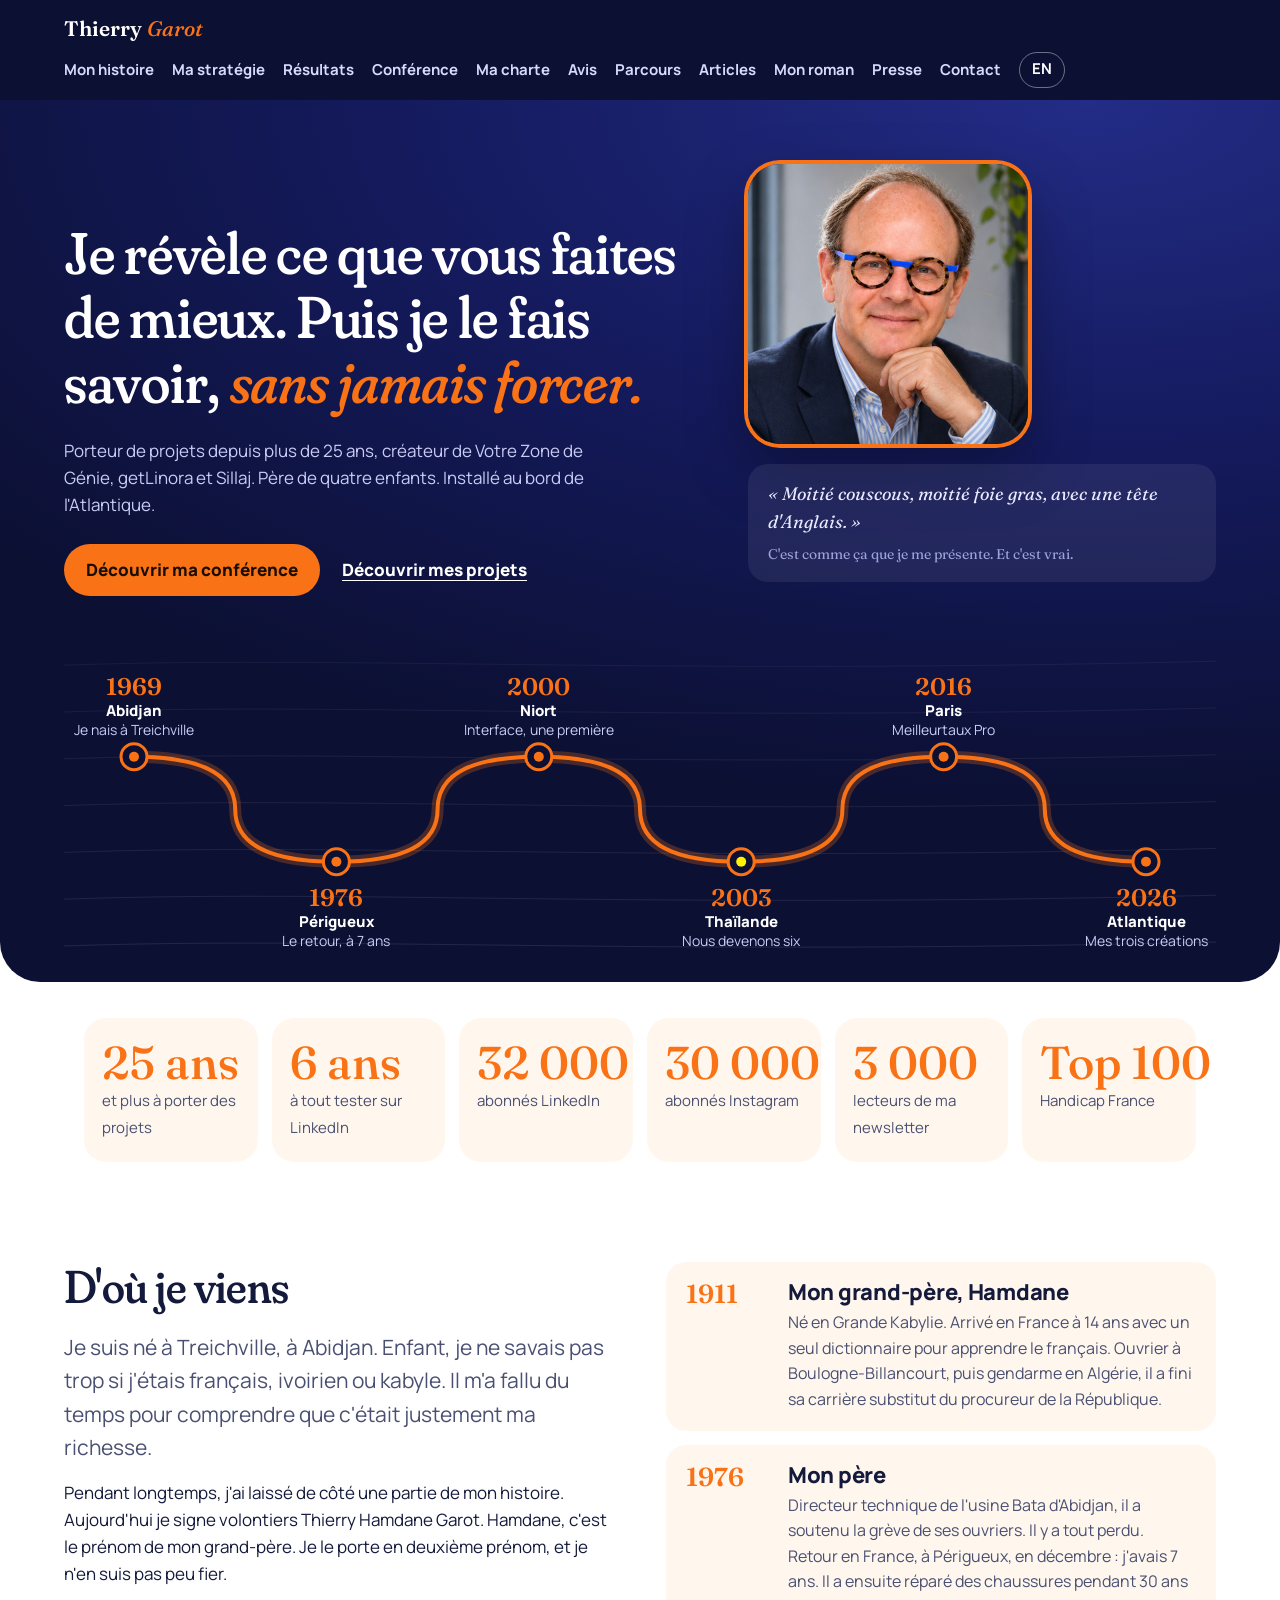
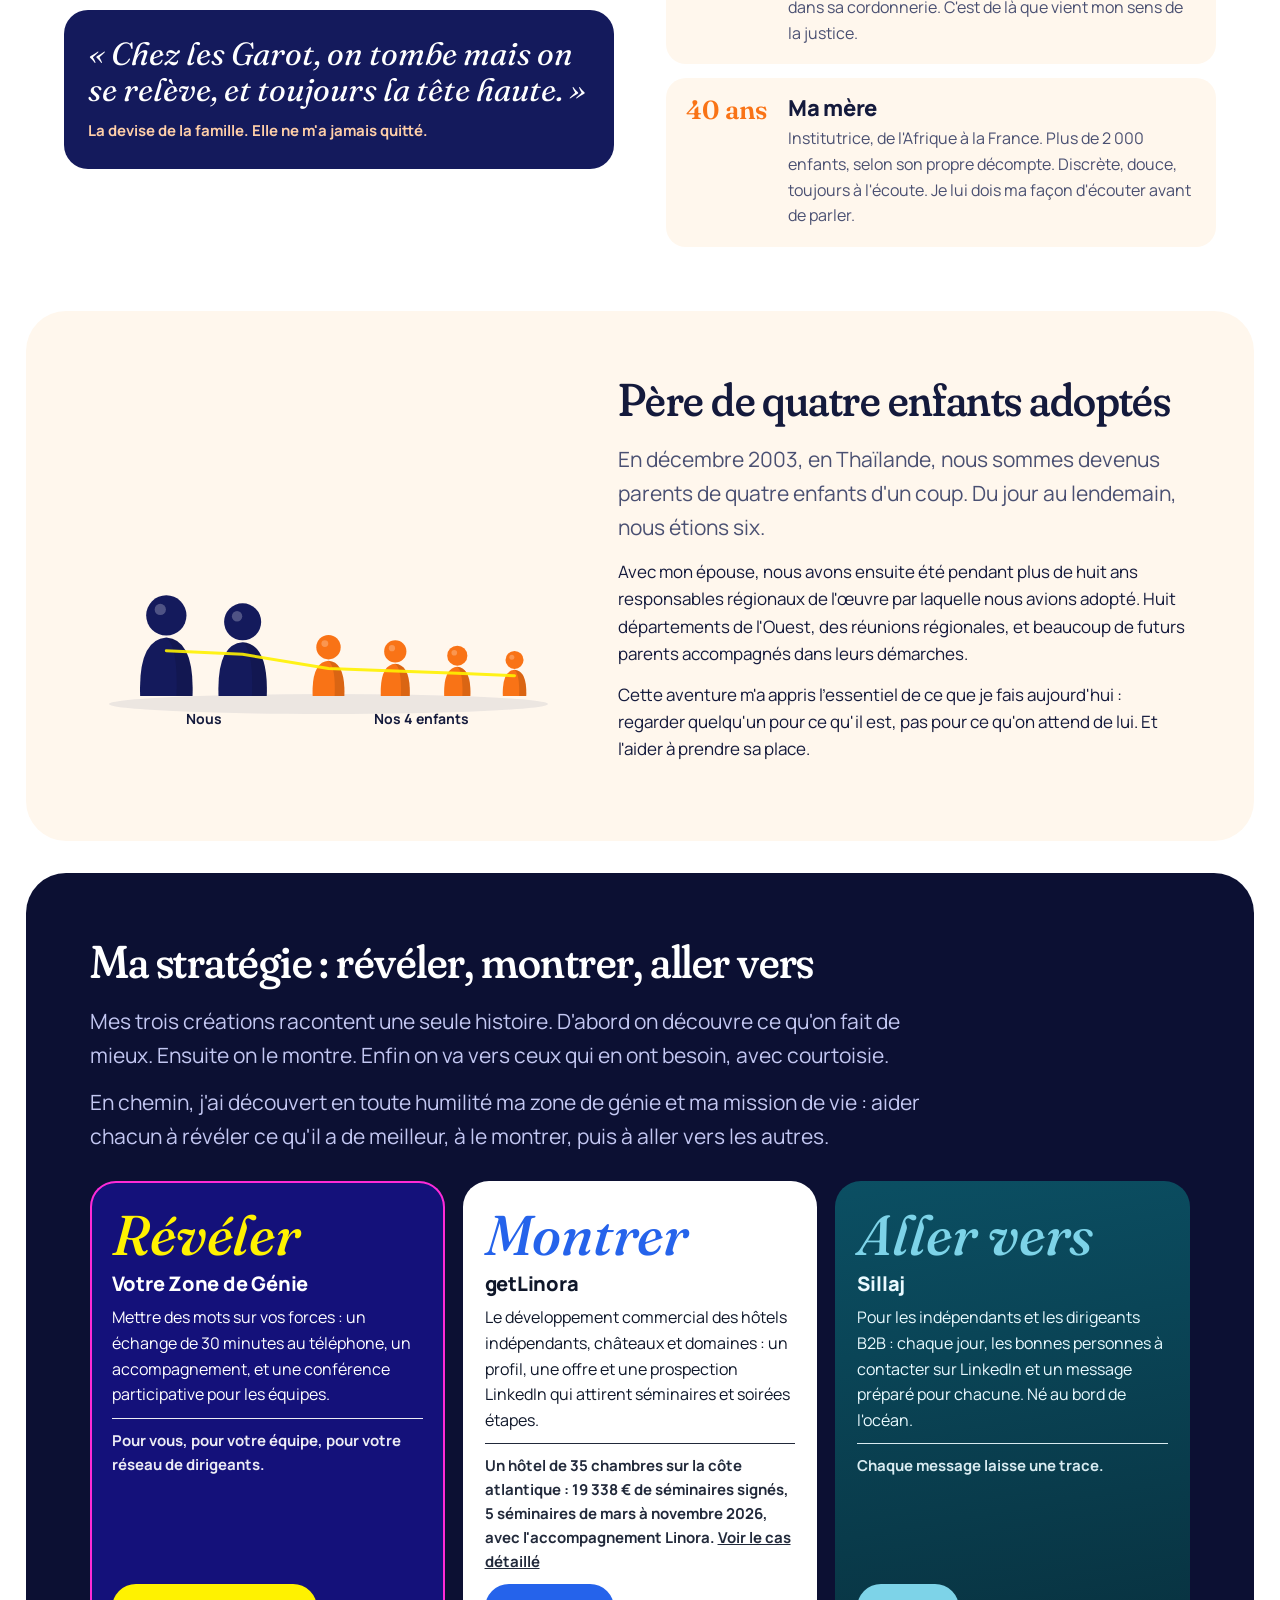
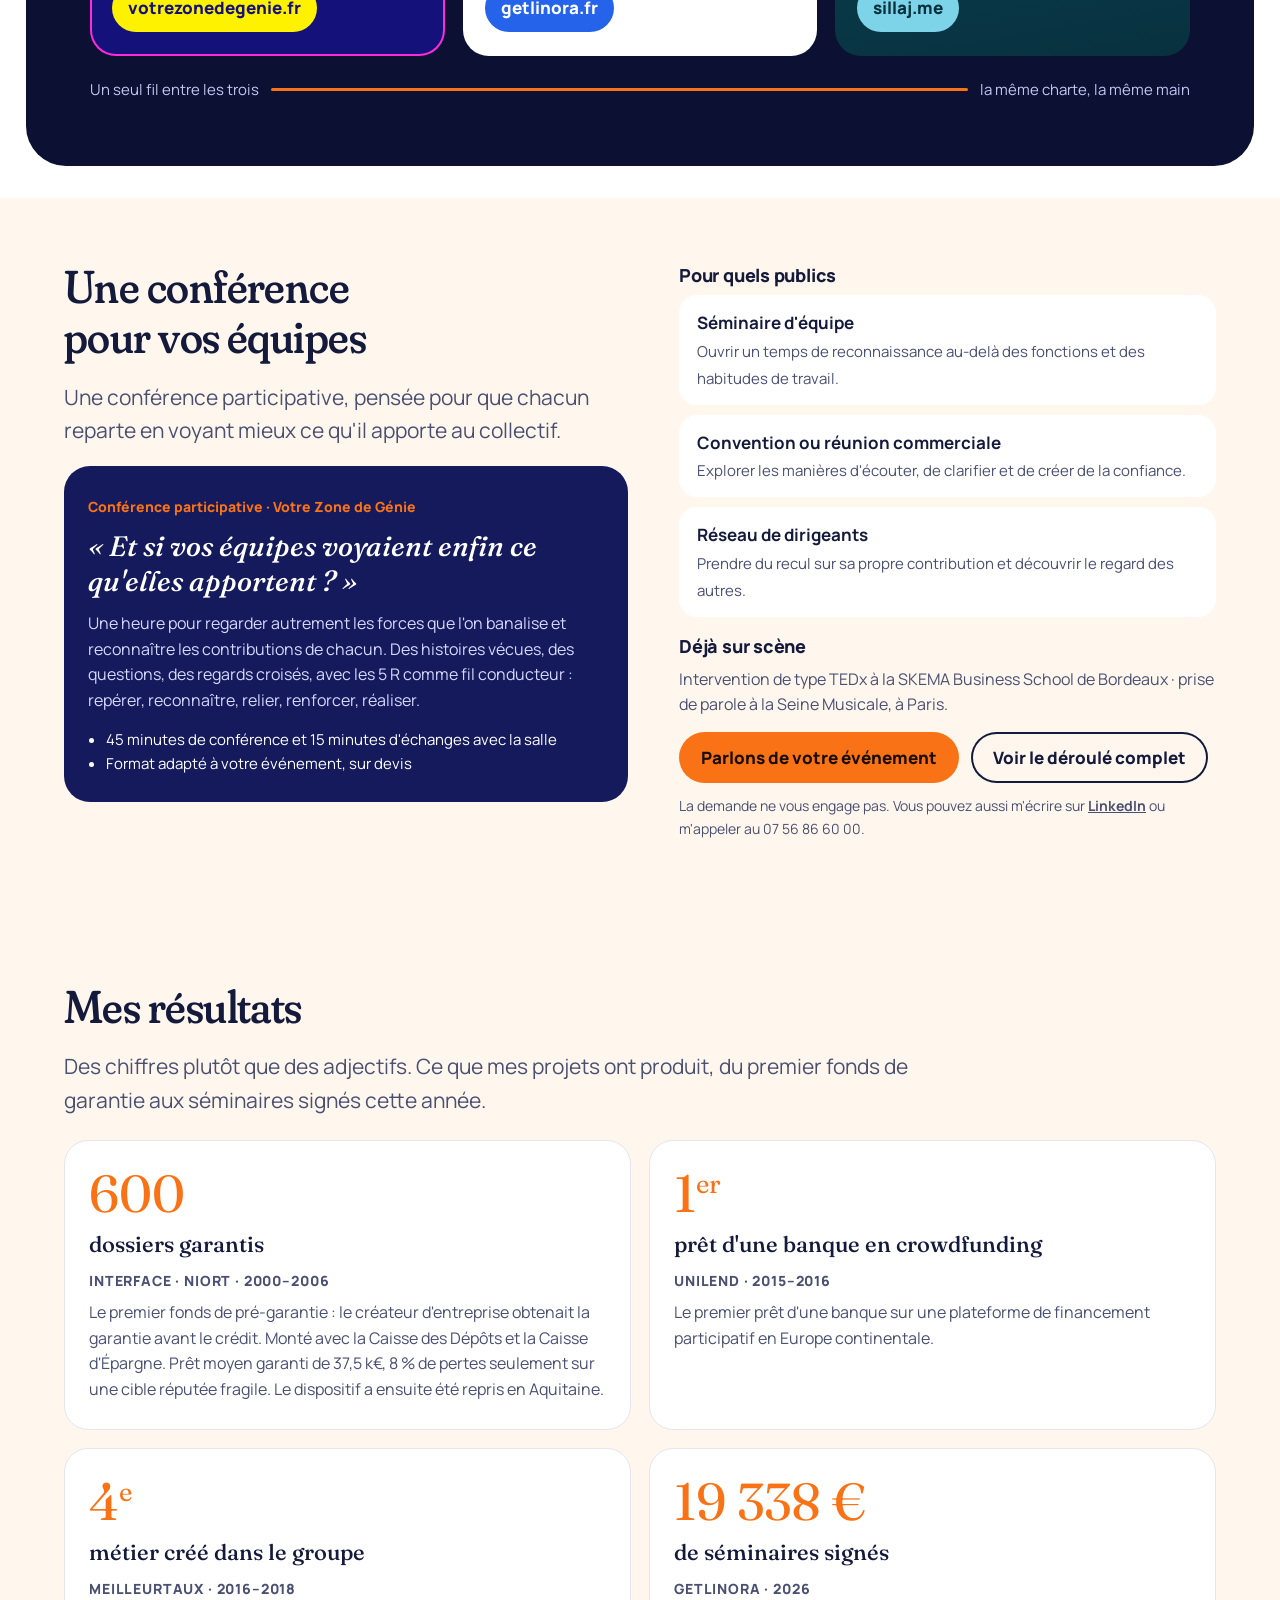
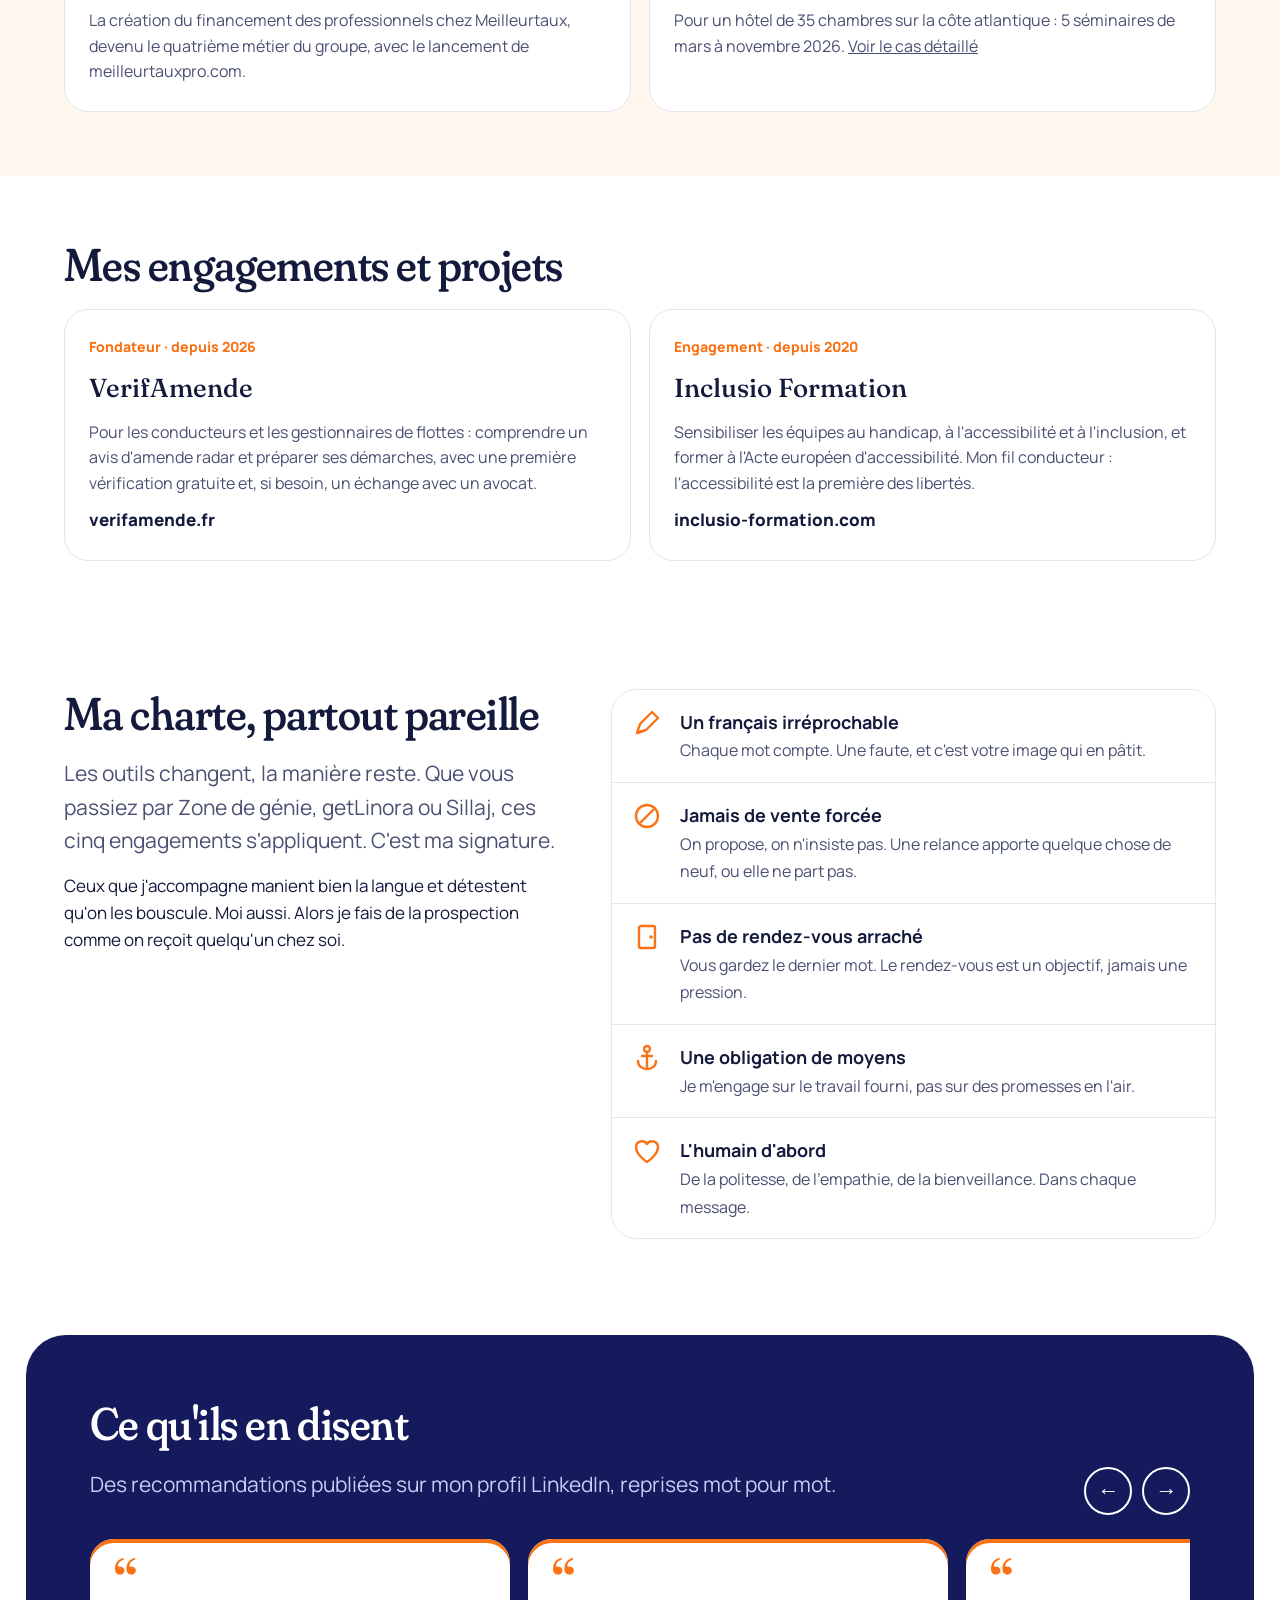
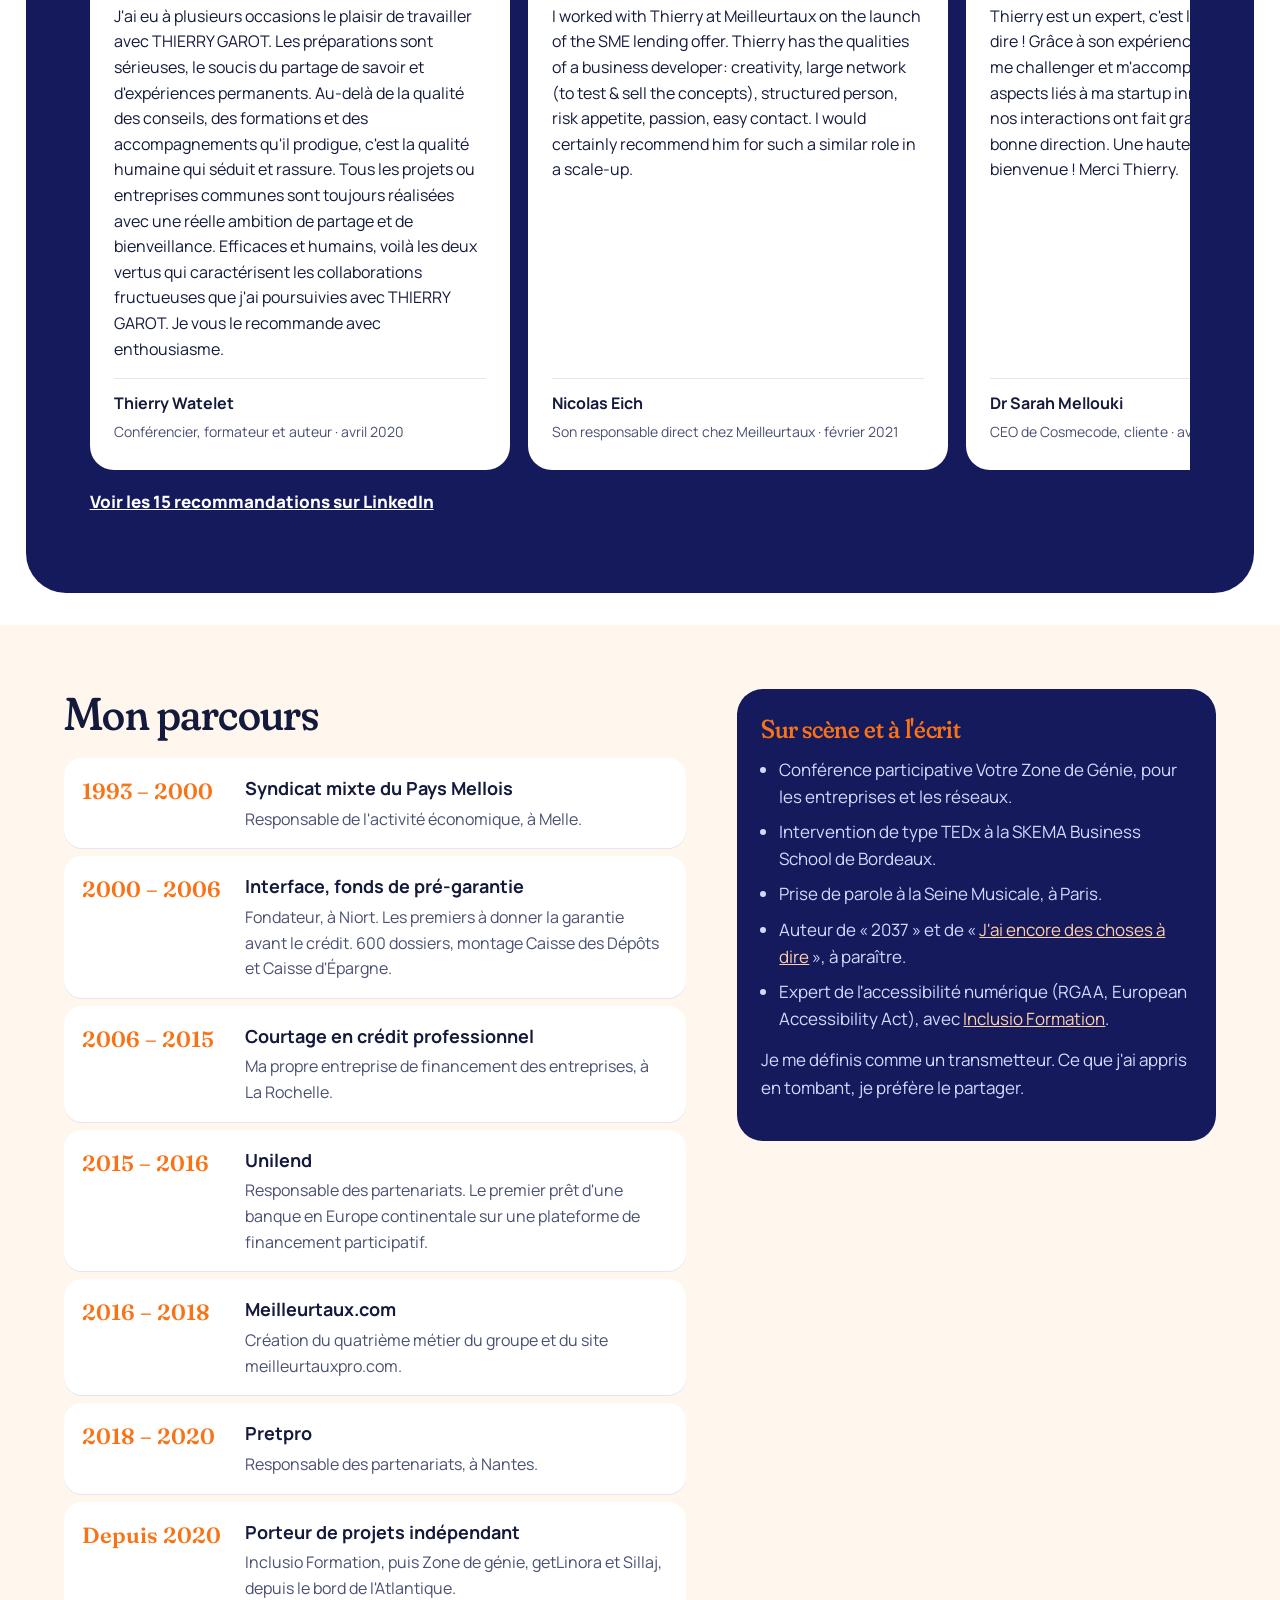
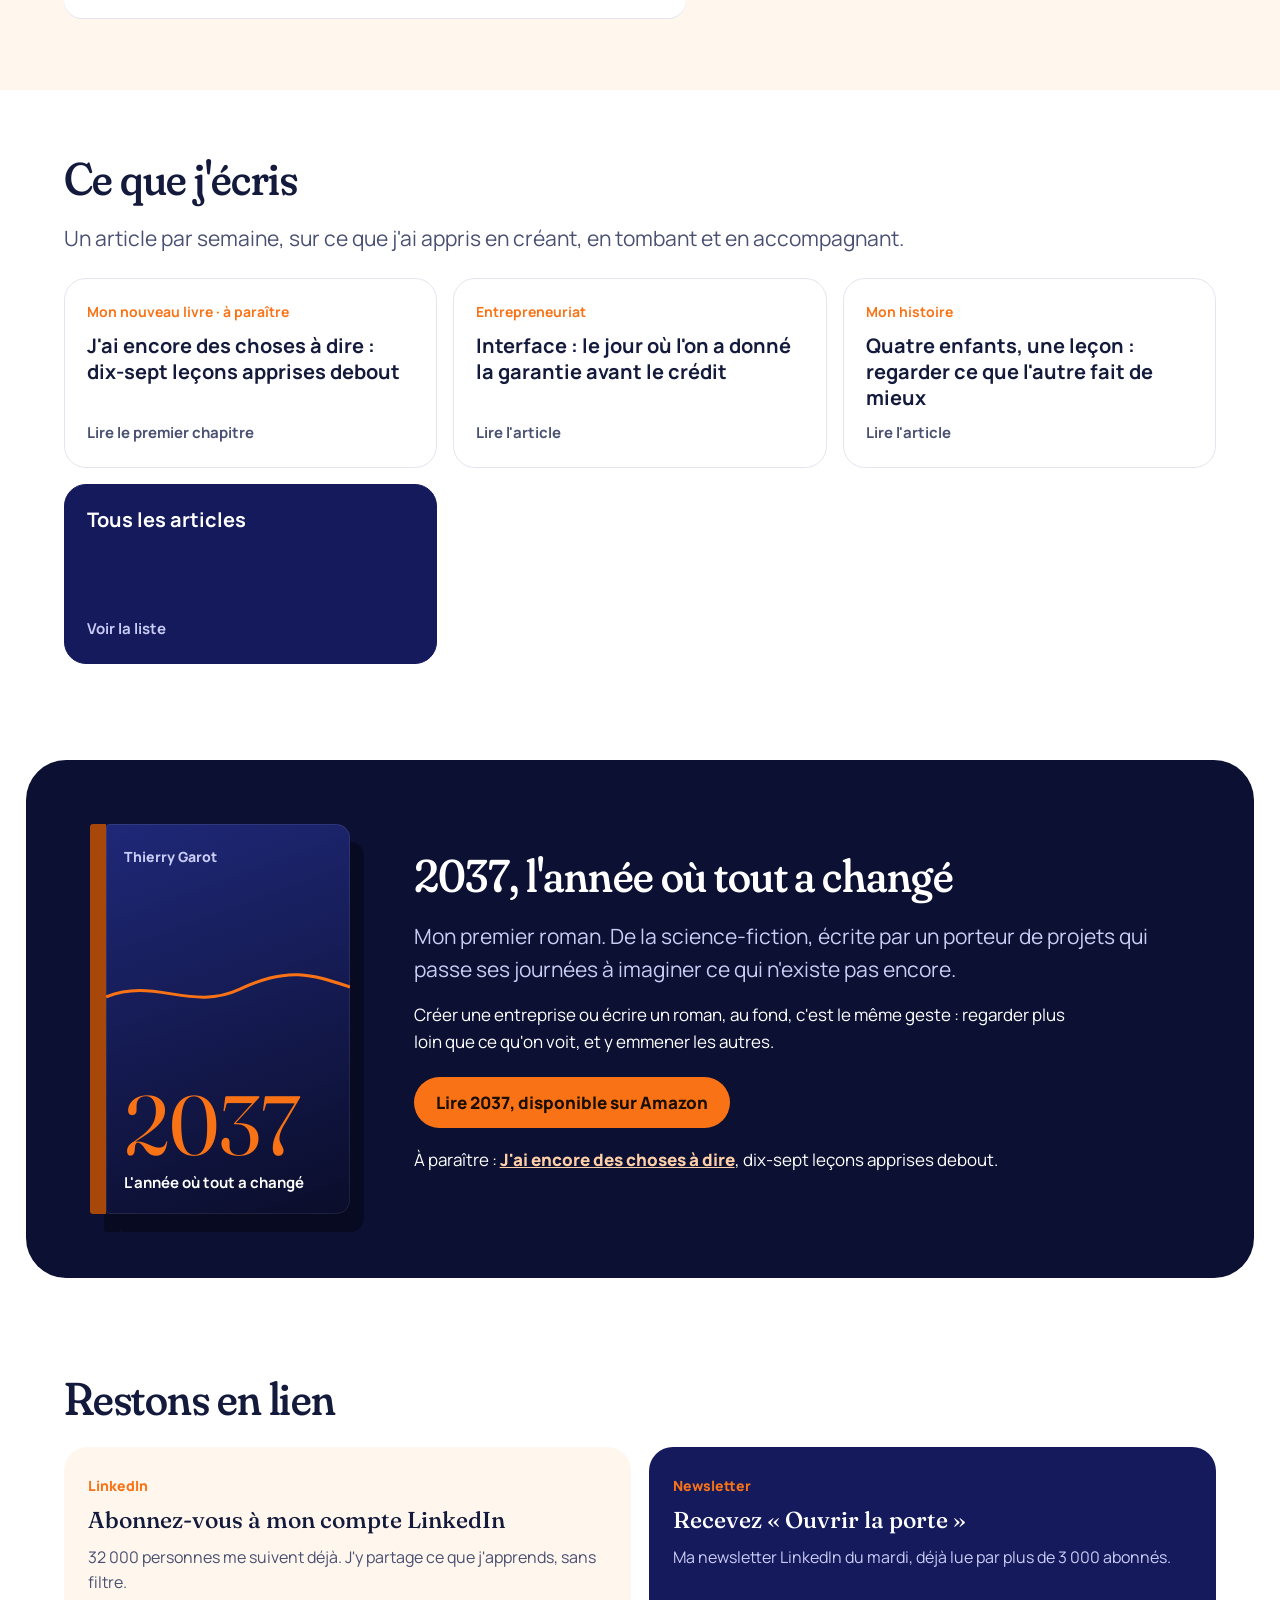
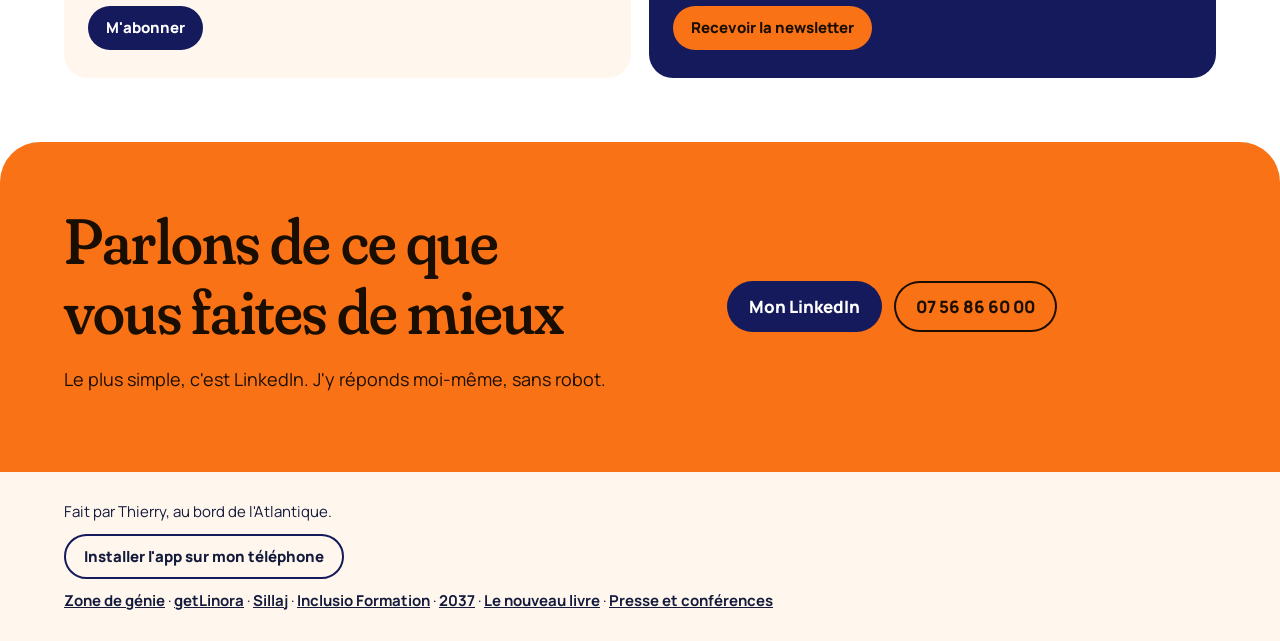
==== index.html @ dcccd8fc "Adoption : seulement dans Mon histoire" ====
<!DOCTYPE html>
<html lang="fr">
<head>
<meta charset="utf-8">
<meta name="viewport" content="width=device-width, initial-scale=1, viewport-fit=cover">
<link rel="icon" href="data:image/svg+xml,%3Csvg xmlns=%22http://www.w3.org/2000/svg%22 viewBox=%220 0 64 64%22%3E%3Crect width=%2264%22 height=%2264%22 rx=%2212%22 fill=%22%23141a5c%22/%3E%3Cpath d=%22M10 44 C24 20 40 52 54 22%22 fill=%22none%22 stroke=%22%23F97316%22 stroke-width=%227%22 stroke-linecap=%22round%22/%3E%3C/svg%3E">
<link rel="manifest" href="manifest.webmanifest">
<link rel="apple-touch-icon" href="img/apple-touch-icon.png">
<meta name="apple-mobile-web-app-capable" content="yes">
<meta name="mobile-web-app-capable" content="yes">
<meta name="apple-mobile-web-app-title" content="Thierry Garot">
<meta name="apple-mobile-web-app-status-bar-style" content="black-translucent">
<meta name="theme-color" content="#0c1033">
<meta name="robots" content="index, follow, max-image-preview:large">
<title>Thierry Garot — Porteur de projets</title>
<meta name="description" content="Porteur de projets depuis plus de 25 ans, créateur de Zone de génie, getLinora et Sillaj. Je révèle ce que vous faites de mieux, sans jamais forcer.">
<link rel="canonical" href="https://thierrygarot.fr/">
<link rel="alternate" hreflang="fr" href="https://thierrygarot.fr/">
<link rel="alternate" hreflang="en" href="https://thierrygarot.fr/en/">
<link rel="alternate" hreflang="x-default" href="https://thierrygarot.fr/">
<meta property="og:type" content="profile">
<meta property="og:title" content="Thierry Garot — Porteur de projets">
<meta property="og:description" content="Porteur de projets, créateur de Zone de génie, getLinora et Sillaj.">
<meta property="og:url" content="https://thierrygarot.fr/">
<meta property="og:locale" content="fr_FR">
<meta property="og:image" content="https://thierrygarot.fr/img/og-thierry-garot.jpg">
<meta name="twitter:card" content="summary_large_image">
<script type="application/ld+json">
{"@context":"https://schema.org","@type":"Person","name":"Thierry Garot","alternateName":"Thierry Hamdane Garot","url":"https://thierrygarot.fr/","image":"https://thierrygarot.fr/img/thierry-garot.jpg","birthPlace":"Abidjan","jobTitle":"Porteur de projets","description":"Porteur de projets depuis plus de 25 ans, créateur de Votre Zone de Génie, getLinora et Sillaj. Engagé pour l'accessibilité et l'inclusion du handicap.","knowsAbout":["LinkedIn","Prospection commerciale","Accessibilité numérique","European Accessibility Act","Partenariats bancaires","Entrepreneuriat"],"award":"Top 100 Handicap France","sameAs":["https://www.linkedin.com/in/thierry-garot"],"founder":[{"@type":"Organization","name":"Votre Zone de Génie","url":"https://votrezonedegenie.fr"},{"@type":"Organization","name":"getLinora","url":"https://getlinora.fr"},{"@type":"Organization","name":"Sillaj","url":"https://sillaj.me"},{"@type":"Organization","name":"VerifAmende","url":"https://verifamende.fr"}]}
</script>
<link rel="preconnect" href="https://fonts.googleapis.com">
<link href="https://fonts.googleapis.com/css2?family=Fraunces:ital,opsz,wght,SOFT@0,9..144,400..700,100;1,9..144,400..700,100&family=Manrope:wght@400;500;700;800&display=swap" rel="stylesheet">
<style>
/* VOICE occasion : un portrait chaleureux et assumé, à la première personne
   IDEA une carte de navigation : le fil orange de sa vie, d'Abidjan à l'Atlantique
   PICTURE la route orange qui relie six escales, sur un fond d'océan nuit
   COLOUR nuit marine (socle commun), orange fil rouge, crème ; chaque création garde sa couleur
   TYPE Fraunces doux (rond, mûr) + Manrope
   LAYOUT nom et promesse en haut, carte pleine largeur dessous ; sur mobile la route devient verticale */
:root{color-scheme:light dark;
--bg:light-dark(#ffffff,#0c1033);
--ink:light-dark(#141a3c,#eef0ff);
--soft:light-dark(#4a5072,#b9bde0);
--line:light-dark(#e3e5f0,#262c5c);
--navy:#141a5c;--navy2:#0c1033;
--orange:#F97316;
--cream:light-dark(#FFF7ED,#1a1640);
--zdg:#FFF200;--zdgpink:#FF2BD6;--zdgnavy:#14117A;
--lin:#2563EB;--sil:#0E7490;--silsea:#7dd3e8}
:root[data-theme=light]{color-scheme:light}
:root[data-theme=dark]{color-scheme:dark}
*{box-sizing:border-box;min-width:0}
html{scroll-padding-top:72px;scroll-behavior:smooth}
body{margin:0;background:var(--bg);color:var(--ink);font:17px/1.6 Manrope,system-ui,sans-serif;overflow-x:clip}
a{color:inherit}
img{max-width:100%}
.band{padding-block:clamp(36px,5vw,80px);padding-left:max(5vw,16px,env(safe-area-inset-left,0px));padding-right:max(5vw,16px,env(safe-area-inset-right,0px))}
.wrap{max-width:1240px;margin:0 auto}
h1,h2,h3{font-family:Fraunces,Georgia,serif;font-weight:400;line-height:1.05;letter-spacing:.005em;text-wrap:balance;margin:0}
h2{font-size:clamp(34px,4.6vw,52px);margin-bottom:18px}
h3{font-size:26px}
p{margin:0 0 14px;max-width:66ch}
.lead{font-size:clamp(18px,2vw,21px);color:var(--soft)}
nav{position:sticky;top:0;z-index:5;background:var(--navy2);color:#fff;display:flex;flex-wrap:wrap;align-items:center;gap:6px 22px;padding:12px max(5vw,16px)}
nav .brand{font-family:Fraunces,Georgia,serif;font-size:20px;text-decoration:none;margin-right:auto}
nav .brand b{color:var(--orange);font-weight:400}
nav .links{display:flex;flex-wrap:wrap;gap:4px 18px}
nav .links a{text-decoration:none;font-size:15px;font-weight:700;color:#d8dbff;padding:6px 0}
nav .links a:hover,nav .links a:focus-visible{color:var(--orange)}
.hero{background:radial-gradient(120% 90% at 80% 0%,#1f2878 0%,var(--navy) 45%,var(--navy2) 100%);color:#fff;padding-bottom:0}
.hero .name{font-size:clamp(52px,9vw,112px);line-height:.98;letter-spacing:-.005em}
.hero .name span{color:var(--orange)}
.hero .promise{font-size:clamp(20px,2.4vw,27px);font-weight:700;margin:22px 0 8px;max-width:30ch;line-height:1.3}
.hero .sub{color:#c9ccf5;max-width:56ch;margin-top:22px}
.hero .row{display:grid;grid-template-columns:minmax(0,1.4fr) minmax(0,1fr);gap:28px;align-items:end}
.me{display:grid;gap:20px;justify-items:start}
.me img{width:clamp(150px,18vw,230px);height:auto;aspect-ratio:1;border-radius:50%;object-fit:cover;box-shadow:0 0 0 5px var(--orange),0 0 0 11px rgba(249,115,22,.22)}
@media(max-width:900px){.me{grid-template-columns:auto minmax(0,1fr);align-items:center}.me img{width:120px}}
@media(max-width:420px){.me{grid-template-columns:minmax(0,1fr)}}
.hero .quote{border-left:3px solid var(--orange);padding:4px 0 4px 18px;color:#e9eaff;font-size:18px}
.hero .quote em{display:block;font-style:normal;color:#9da2d8;font-size:14px;margin-top:6px}
.fig{position:relative;min-height:360px;margin-top:26px}
.fig>svg{position:absolute;inset:0;width:100%;height:100%;overflow:visible}
.fig text{font-family:Manrope,sans-serif}
.stats{display:grid;grid-template-columns:repeat(auto-fit,minmax(10em,1fr));gap:2px;background:var(--line);border-block:1px solid var(--line)}
.stats div{background:var(--bg);padding:22px 18px}
.stats strong{display:block;font-family:Fraunces,Georgia,serif;font-weight:400;font-size:clamp(34px,4vw,46px);line-height:1;color:var(--orange);white-space:nowrap}
.stats span{font-size:15px;color:var(--soft)}
.story{display:grid;grid-template-columns:minmax(0,1fr) minmax(0,1fr);gap:clamp(24px,4vw,56px)}
.gen{display:grid;gap:14px}
.gen article{border-top:1px solid var(--line);padding-top:16px;display:grid;grid-template-columns:5.2em minmax(0,1fr);gap:14px}
.gen .yr{font-family:Fraunces,Georgia,serif;font-size:26px;color:var(--orange);line-height:1.1}
.gen h3{font-size:22px;margin-bottom:6px;font-family:Manrope,sans-serif;font-weight:800}
.gen p{font-size:16px;color:var(--soft);margin:0}
.motto{background:var(--orange);color:#1a0e00;border-radius:4px;padding:26px 24px;margin-top:22px}
.motto p{font-family:Fraunces,Georgia,serif;font-size:clamp(24px,3vw,32px);line-height:1.15;margin:0;max-width:none}
.motto small{display:block;margin-top:10px;font-size:15px;font-weight:700}
.family{background:var(--cream)}
.family .grid{display:grid;grid-template-columns:minmax(0,1fr) minmax(0,1.2fr);gap:clamp(24px,4vw,56px);align-items:center}
.family .fig{min-height:300px;margin:0}
.strat{background:var(--navy2);color:#fff}
.strat .lead{color:#c3c7f2}
.steps{display:grid;grid-template-columns:repeat(3,minmax(0,1fr));gap:18px;margin-top:28px}
.card{border-radius:6px;padding:26px 22px 24px;display:flex;flex-direction:column;gap:10px}
.card .verb{font-family:Fraunces,Georgia,serif;font-size:clamp(40px,4.4vw,56px);line-height:1}
.card h3{font-family:Manrope,sans-serif;font-weight:800;font-size:20px}
.card p{font-size:16px;margin:0}
.card .proof{font-size:15px;font-weight:700;padding-top:10px;border-top:1px solid currentColor;opacity:.92}
.card a.go{margin-top:auto;display:inline-flex;align-items:center;gap:8px;min-height:44px;font-weight:800;text-decoration:none;padding:10px 16px;border-radius:999px;align-self:flex-start}
.c1{background:var(--zdgnavy);color:#fff;box-shadow:inset 0 0 0 2px var(--zdgpink)}
.c1 .verb{color:var(--zdg)}
.c1 a.go{background:var(--zdg);color:var(--zdgnavy)}
.c2{background:#fff;color:#0f172a}
.c2 .verb{color:var(--lin)}
.c2 a.go{background:var(--lin);color:#fff}
.c3{background:linear-gradient(170deg,#0b4f63,#08313f);color:#eafaff}
.c3 .verb{color:var(--silsea)}
.c3 a.go{background:var(--silsea);color:#06303c}
.thread{display:flex;align-items:center;gap:12px;margin-top:22px;color:#c3c7f2;font-size:15px;flex-wrap:wrap}
.thread i{flex:1 1 60px;height:3px;background:var(--orange);border-radius:3px;min-width:40px}
.charter{display:grid;grid-template-columns:minmax(0,.9fr) minmax(0,1.1fr);gap:clamp(24px,4vw,56px)}
.charter ol{list-style:none;margin:0;padding:0;display:grid;gap:2px;background:var(--line);border:1px solid var(--line);border-radius:6px;overflow:hidden}
.charter li{background:var(--bg);padding:18px 20px;display:grid;grid-template-columns:34px minmax(0,1fr);gap:14px;align-items:start}
.charter li svg{width:30px;height:30px}
.charter li b{display:block;font-size:18px}
.charter li span{color:var(--soft);font-size:16px}
.path{display:grid;gap:0}
.path div{display:grid;grid-template-columns:max-content minmax(0,1fr);gap:22px;padding:16px 0;border-top:1px solid var(--line)}
.path .y{font-family:Fraunces,Georgia,serif;font-size:22px;color:var(--orange);white-space:nowrap;min-width:6.4em}
.path b{font-size:18px}
.path p{margin:4px 0 0;color:var(--soft);font-size:16px}
.two{display:grid;grid-template-columns:minmax(0,1.3fr) minmax(0,1fr);gap:clamp(24px,4vw,56px)}
.voice{background:var(--navy);color:#fff;border-radius:6px;padding:26px 24px;align-self:start}
.voice h3{color:var(--orange);margin-bottom:12px}
.voice ul{margin:0;padding-left:18px;color:#d6d9ff}
.voice li{margin-bottom:8px}
.arts{display:grid;grid-template-columns:repeat(3,minmax(0,1fr));gap:16px;margin-top:22px}
.art{display:flex;flex-direction:column;gap:10px;padding:22px;border:1px solid var(--line);border-radius:6px;text-decoration:none;min-height:180px;transition:border-color .2s}
.art:hover,.art:focus-visible{border-color:var(--orange)}
.art .d{font-size:14px;font-weight:700;color:var(--orange)}
.art b{font-size:20px;line-height:1.3}
.art .more{margin-top:auto;font-weight:700;font-size:15px;color:var(--soft)}
.art.all{background:var(--navy);color:#fff;border-color:var(--navy)}
.art.all .more{color:#c9ccf5}
@media(max-width:900px){.arts{grid-template-columns:minmax(0,1fr)}.art{min-height:0}}
.recs{background:var(--navy);color:#fff}
.recs h2{color:#fff}.recs .lead{color:#c9ccf5}
.rh{display:flex;justify-content:space-between;align-items:end;gap:16px;flex-wrap:wrap}
.arr{display:flex;gap:10px}
.arr button{width:48px;height:48px;border-radius:50%;border:2px solid #fff;background:transparent;color:#fff;font-size:22px;cursor:pointer}
.arr button:focus-visible{outline:3px solid var(--orange);outline-offset:2px}
.rrail{display:flex;gap:18px;overflow-x:auto;scroll-snap-type:x mandatory;padding:24px 2px 18px}
.rec{flex:0 0 min(420px,84vw);scroll-snap-align:start;margin:0;background:#fff;color:#141a3c;border-radius:6px;padding:26px 24px;display:flex;flex-direction:column;gap:16px;border-top:5px solid var(--orange)}
.rec blockquote{margin:0;font-size:16px;line-height:1.6}
.rec blockquote::before{content:"“";display:block;font-family:Fraunces,Georgia,serif;font-size:54px;line-height:.6;color:var(--orange);margin-bottom:6px}
.rec figcaption{margin-top:auto;border-top:1px solid #e3e5f0;padding-top:12px}
.rec b{display:block;font-size:16px}
.rec span{font-size:14px;color:#4a5072}
.allrec{color:#fff;font-weight:800}
.book{background:var(--navy2);color:#fff}
.book .lead{color:#c9ccf5}
.bgrid{display:grid;grid-template-columns:minmax(0,260px) minmax(0,1fr);gap:clamp(28px,5vw,72px);align-items:center}
.cover{position:relative;aspect-ratio:2/3;max-width:260px;width:100%;display:flex;filter:drop-shadow(14px 18px 0 rgba(0,0,0,.35))}
.spine{width:16px;background:#a8470a;border-radius:3px 0 0 3px}
.face{flex:1;background:linear-gradient(160deg,#1f2878,#0a0d2a);border-radius:0 4px 4px 0;padding:22px 18px;display:flex;flex-direction:column;position:relative;overflow:hidden;box-shadow:inset 0 0 0 1px rgba(255,255,255,.08)}
.face .au{font-weight:800;font-size:14px;color:#c9ccf5}
.face .yr2{font-family:Fraunces,Georgia,serif;font-size:clamp(64px,9vw,84px);line-height:1;color:var(--orange);margin-top:auto}
.face .st{font-weight:700;font-size:15px;line-height:1.3;margin-top:6px}
.face svg{position:absolute;left:0;right:0;top:34%;width:100%;height:60px}
.contact{background:var(--orange);color:#1a0e00}
.contact .grid{display:grid;grid-template-columns:minmax(0,1.3fr) minmax(0,1fr);gap:28px;align-items:center}
.contact h2{font-size:clamp(38px,5.4vw,64px)}
.btns{display:flex;flex-wrap:wrap;gap:12px}
.btn{display:inline-flex;align-items:center;min-height:48px;padding:12px 22px;border-radius:999px;font-weight:800;text-decoration:none;background:#141a5c;color:#fff}
.btn.alt{background:transparent;color:#1a0e00;box-shadow:inset 0 0 0 2px #1a0e00}
.btn:focus-visible,.card a.go:focus-visible,nav a:focus-visible{outline:3px solid #fff;outline-offset:3px}
footer{background:var(--cream);color:var(--ink);font-size:15px}
footer .wrap{display:flex;flex-wrap:wrap;gap:10px 28px;justify-content:space-between}
footer a{font-weight:700}
.inst{display:flex;flex-direction:column;gap:6px;flex-basis:100%}
.inst button{align-self:flex-start;min-height:44px;padding:10px 18px;border-radius:999px;border:2px solid var(--navy);background:transparent;color:var(--ink);font:800 15px Manrope,sans-serif;cursor:pointer}
.inst button:focus-visible{outline:3px solid var(--orange);outline-offset:2px}
.inst small{font-size:14px;color:var(--soft);max-width:60ch}
@media(display-mode:standalone){.inst{display:none}}
@media(max-width:900px){.steps{grid-template-columns:minmax(0,1fr)}.hero .row,.story,.family .grid,.charter,.two,.contact .grid,.bgrid{grid-template-columns:minmax(0,1fr)}.cover{max-width:200px}}
@media(max-width:600px){nav .links{gap:2px 14px}nav .links a{font-size:14px}.fig{min-height:560px}.family .fig{min-height:260px}.gen article{grid-template-columns:minmax(0,1fr);gap:4px}.path div{grid-template-columns:minmax(0,1fr);gap:2px}}
.tabbar{display:none}
@media(max-width:600px){
nav[aria-label="Navigation principale"] .links a:not(.lang){display:none}
nav[aria-label="Navigation principale"]{position:static;padding-top:max(12px,env(safe-area-inset-top))}
.tabbar{display:grid;grid-template-columns:repeat(4,minmax(0,1fr));position:fixed;top:auto;left:0;right:0;bottom:0;z-index:20;gap:0;background:rgba(12,16,51,.96);backdrop-filter:blur(10px);-webkit-backdrop-filter:blur(10px);border-top:1px solid rgba(255,255,255,.08);padding:6px 4px max(8px,env(safe-area-inset-bottom))}
.tabbar a{display:flex;flex-direction:column;align-items:center;gap:3px;min-height:48px;justify-content:center;color:#d8dbff;text-decoration:none;font-size:13px;font-weight:700}
.tabbar a:active,.tabbar a:focus-visible{color:var(--orange)}
.tabbar svg{width:22px;height:22px;fill:none;stroke:currentColor;stroke-width:2;stroke-linecap:round;stroke-linejoin:round}
body{padding-bottom:calc(74px + env(safe-area-inset-bottom))}
html{scroll-padding-top:16px}
}

[hidden]{display:none!important}
.realcover{display:block;max-width:260px;width:100%;border-radius:10px;overflow:hidden;box-shadow:14px 18px 0 rgba(0,0,0,.35)}
.realcover img{width:100%;height:auto;display:block}
.btn.amz{margin-top:8px;background:var(--orange);color:#1a0e00}
.follow .fgrid{display:grid;grid-template-columns:repeat(2,minmax(0,1fr));gap:18px;margin-top:22px}
.fcard{display:flex;flex-direction:column;gap:10px;padding:26px 22px;border-radius:24px;background:var(--cream);text-decoration:none;border:2px solid transparent;transition:border-color .2s}
.fcard:hover,.fcard:focus-visible{border-color:var(--orange)}
.fcard .k{font-size:14px;font-weight:800;color:var(--orange)}
.fcard b{font-family:Fraunces,Georgia,serif;font-weight:500;font-size:23px;line-height:1.2}
.fcard span:not(.k):not(.go){color:var(--soft);font-size:16px}
.fcard .go{margin-top:auto;align-self:flex-start;background:var(--navy);color:#fff;font-weight:800;font-size:15px;padding:10px 18px;border-radius:999px}
.fcard.nl{background:var(--navy);color:#fff}
.fcard.nl span:not(.k):not(.go){color:#c9ccf5}
.fcard.nl .go{background:var(--orange);color:#1a0e00}
@media(max-width:900px){.follow .fgrid{grid-template-columns:minmax(0,1fr)}}
nav .links a.lang{border:1.5px solid rgba(255,255,255,.4);border-radius:999px;padding:4px 12px;color:#fff}
.cta{display:flex;flex-wrap:wrap;align-items:center;gap:12px 22px;margin-top:26px}
.btn.hot{background:var(--orange);color:#1a0e00}
.btn.ghost{background:transparent;color:inherit;box-shadow:inset 0 0 0 2px currentColor}
.lnk{color:#fff;font-weight:800;text-underline-offset:4px;min-height:44px;display:inline-flex;align-items:center}
.confs{background:var(--cream)}
.cgrid{display:grid;grid-template-columns:minmax(0,1.05fr) minmax(0,1fr);gap:clamp(24px,4vw,56px)}
.talk{background:var(--navy);color:#fff;border-radius:26px;padding:26px 24px;margin-top:18px}
.talk .k{color:var(--orange);font-weight:800;font-size:14px}
.talk b{display:block;font-family:Fraunces,Georgia,serif;font-weight:500;font-style:italic;font-size:clamp(22px,2.4vw,28px);line-height:1.25;margin:10px 0 12px}
.talk p{color:#d6d9ff;font-size:16px}
.facts{margin:0;padding-left:18px;color:#fff;font-size:15px}
.ch{font-family:Manrope,sans-serif;font-weight:800;font-size:18px;margin:4px 0 10px}
.aud{list-style:none;margin:0 0 20px;padding:0;display:grid;gap:10px}
.aud li{background:var(--bg);border-radius:18px;padding:14px 18px}
.aud b{display:block}
.aud span{color:var(--soft);font-size:15px}
.refs{color:var(--soft);font-size:16px}
.confs .btn.ghost{color:var(--ink)}
.small{font-size:14px;color:var(--soft);margin-top:12px}
.small a{font-weight:700}
.pgrid{display:grid;grid-template-columns:repeat(2,minmax(0,1fr));gap:18px;margin-top:18px}
.pcard{display:flex;flex-direction:column;gap:10px;padding:26px 24px;border-radius:24px;border:1px solid var(--line);text-decoration:none}
.pcard:hover,.pcard:focus-visible{border-color:var(--orange)}
.pcard .k{font-size:14px;font-weight:800;color:var(--orange)}
.pcard b{font-family:Fraunces,Georgia,serif;font-weight:500;font-size:26px}
.pcard span:not(.k):not(.go){color:var(--soft);font-size:16px}
.pcard .go{margin-top:auto;font-weight:800}
@media(max-width:900px){.cgrid,.pgrid,.follow .fgrid{grid-template-columns:minmax(0,1fr)}}
/* --- Maturité : rondeur, air, vérité --- */
h1,h2,h3{font-weight:500;letter-spacing:-.012em;line-height:1.1;font-variation-settings:"SOFT" 100,"opsz" 96}
h2{font-size:clamp(32px,4vw,46px)}
.lead{line-height:1.6}
nav .brand{font-weight:600;font-size:21px}
nav .brand b{font-style:italic;font-weight:500}
.hero{background:radial-gradient(110% 80% at 85% 0%,#232c86 0%,var(--navy) 50%,var(--navy2) 100%);border-radius:0 0 40px 40px}
.hero .name{font-size:clamp(36px,4.6vw,60px);line-height:1.1;font-weight:500;max-width:17ch}
.hero .name span{font-style:italic;font-weight:500}
.hero .promise{font-family:Fraunces,Georgia,serif;font-weight:400;font-style:italic;font-size:clamp(22px,2.4vw,28px);line-height:1.35;color:#fff;max-width:28ch}
.me img{border-radius:32px;width:clamp(180px,22vw,280px);box-shadow:0 0 0 4px var(--orange),0 24px 60px rgba(0,0,0,.35)}
.hero .quote{border-left:0;background:rgba(255,255,255,.07);border-radius:20px;padding:16px 20px;font-family:Fraunces,Georgia,serif;font-style:italic}
.stats{gap:14px;background:transparent;border:0;padding:clamp(20px,3vw,36px) max(5vw,16px);max-width:1240px;margin:0 auto}
.stats div{border-radius:22px;background:var(--cream);text-align:left}
.stats strong{font-weight:500;color:var(--orange)}
.motto{border-radius:24px;background:var(--navy);color:#fff}
.motto p{font-weight:400;font-style:italic}
.motto small{color:#ffcfa8}
.gen article{border-top:0;background:var(--cream);border-radius:20px;padding:18px 20px}
.gen .yr{font-weight:600}
.family{border-radius:40px;margin:0 max(2vw,8px)}
.strat{border-radius:40px;margin:clamp(16px,3vw,32px) max(2vw,8px)}
.card{border-radius:26px}
.card .verb{font-weight:500;font-style:italic}
.card a.go,.btn{border-radius:999px}
.thread i{border-radius:3px}
.charter ol{border-radius:26px;gap:0;background:transparent;border:1px solid var(--line)}
.charter li{border-bottom:1px solid var(--line)}
.charter li:last-child{border-bottom:0}
.recs{border-radius:40px;margin:clamp(16px,3vw,32px) max(2vw,8px)}
.rec{border-radius:24px;border-top:0;box-shadow:inset 0 4px 0 var(--orange)}
.rec blockquote::before{font-weight:600}
.path div{border-top:0;background:var(--bg);border-radius:18px;padding:16px 18px;margin-bottom:8px;box-shadow:0 1px 0 var(--line)}
.path .y{font-weight:600}
.voice{border-radius:26px}
.art{border-radius:22px}
.book{border-radius:40px;margin:clamp(16px,3vw,32px) max(2vw,8px)}
.face{border-radius:4px 14px 14px 4px}
.contact{border-radius:40px 40px 0 0}
.contact h2{font-weight:500}
@media(max-width:600px){.stats{grid-template-columns:repeat(2,minmax(0,1fr))}.stats div{padding:16px 14px}.hero{border-radius:0 0 28px 28px}.family,.strat,.recs,.book{border-radius:28px;margin-inline:6px}}
@media(prefers-reduced-motion:reduce){html{scroll-behavior:auto}#route path.trail{animation:none!important;stroke-dashoffset:0!important}}
@keyframes draw{to{stroke-dashoffset:0}}

@media(max-width:600px){
.stats strong{font-size:32px;white-space:normal}
.family .fig{min-height:170px}
footer .wrap>span:last-child{line-height:2.4}
footer .wrap>span:last-child a{display:inline-block;padding:6px 2px;min-height:40px;line-height:28px}
nav .tabs a,nav .bar a{font-size:12.5px}
h1,h2,h3{text-wrap:balance}
p{text-wrap:pretty}
.btn,.lnk{min-height:48px}
}
.res .rgrid{display:grid;grid-template-columns:repeat(6,minmax(0,1fr));gap:18px;margin-top:22px}
.res .rcard{grid-column:span 3}
.res .rcard strong sup{font-size:.5em;line-height:0;vertical-align:.75em}
@media(max-width:900px){.res .rgrid{grid-template-columns:minmax(0,1fr)}.res .rcard,.res .rcard:nth-child(n+4){grid-column:auto}}
.res .rcard{background:var(--bg);border:1px solid var(--line);border-radius:24px;padding:26px 24px;display:flex;flex-direction:column;gap:8px}
.res .rcard strong{font-family:Fraunces,Georgia,serif;font-weight:400;font-size:clamp(38px,4.4vw,52px);line-height:1;color:var(--orange)}
.res .rcard b{font-family:Fraunces,Georgia,serif;font-weight:500;font-size:22px}
.res .rcard .k{font-size:14px;font-weight:800;color:var(--soft);text-transform:uppercase;letter-spacing:.06em}
.res .rcard p{color:var(--soft);font-size:16px;margin:0}
.res .rcard a{color:inherit}
</style>
<!-- Cloudflare Web Analytics --><script defer src='https://static.cloudflareinsights.com/beacon.min.js' data-cf-beacon='{"token": "925ede43cc304aaf8a6ef513f17c56c9"}'></script><!-- End Cloudflare Web Analytics -->
<script>(function(){try{var u='https://thierrygarot-stats.thierry-garot-17.workers.dev/hit',d=JSON.stringify({p:location.pathname,r:document.referrer,l:navigator.language});if(navigator.sendBeacon){navigator.sendBeacon(u,d)}else{fetch(u,{method:'POST',body:d,keepalive:true})}}catch(e){}})();</script>
</head>
<body>
<nav aria-label="Navigation principale">
  <a class="brand" href="#top">Thierry <b>Garot</b></a>
  <div class="links">
    <a href="#histoire">Mon histoire</a>
    <a href="#strategie">Ma stratégie</a>
    <a href="#resultats">Résultats</a>
    <a href="#conferences">Conférence</a>
    <a href="#charte">Ma charte</a>
    <a href="#avis">Avis</a>
    <a href="#parcours">Parcours</a>
    <a href="articles/">Articles</a>
    <a href="#roman">Mon roman</a>
    <a href="presse/">Presse</a>
    <a href="#contact">Contact</a>
    <a class="lang" href="en/" hreflang="en" lang="en">EN</a>
  </div>
</nav>

<header class="band hero" id="top">
  <div class="wrap">
    <div class="row">
      <div>
        <h1 class="name">Je révèle ce que vous faites de mieux. Puis je le fais savoir, <span>sans jamais forcer.</span></h1>
        
        <p class="sub">Porteur de projets depuis plus de 25 ans, créateur de Votre Zone de Génie, getLinora et Sillaj. Père de quatre enfants. Installé au bord de l'Atlantique.</p>
        <div class="cta"><a class="btn hot" href="#conferences">Découvrir ma conférence</a><a class="lnk" href="#strategie">Découvrir mes projets</a></div>
      </div>
      <div class="me">
        <img src="img/thierry-garot.jpg" width="560" height="560" alt="Portrait de Thierry Garot à son bureau, souriant, lunettes rondes, menton posé sur la main">
        <p class="quote">« Moitié couscous, moitié foie gras, avec une tête d'Anglais. »<em>C'est comme ça que je me présente. Et c'est vrai.</em></p>
      </div>
    </div>
    <div class="fig" id="routeFig" role="img" aria-label="Le fil de ma vie : Abidjan 1969, Périgueux 1976, Niort 2000, Thaïlande 2003, Paris 2016, l'Atlantique 2026"><svg id="route"></svg></div>
  </div>
</header>

<section class="stats" aria-label="Quelques repères">
  <div><strong>25 ans</strong><span>et plus à porter des projets</span></div>
  <div><strong>6 ans</strong><span>à tout tester sur LinkedIn</span></div>
  <div><strong>32 000</strong><span>abonnés LinkedIn</span></div>
  <div><strong>30 000</strong><span>abonnés Instagram</span></div>
  <div><strong>3 000</strong><span>lecteurs de ma newsletter</span></div>
  <div><strong>Top 100</strong><span>Handicap France</span></div>
</section>

<section class="band" id="histoire">
  <div class="wrap story">
    <div>
      <h2>D'où je viens</h2>
      <p class="lead">Je suis né à Treichville, à Abidjan. Enfant, je ne savais pas trop si j'étais français, ivoirien ou kabyle. Il m'a fallu du temps pour comprendre que c'était justement ma richesse.</p>
      <p>Pendant longtemps, j'ai laissé de côté une partie de mon histoire. Aujourd'hui je signe volontiers Thierry Hamdane Garot. Hamdane, c'est le prénom de mon grand-père. Je le porte en deuxième prénom, et je n'en suis pas peu fier.</p>
      <div class="motto"><p>« Chez les Garot, on tombe mais on se relève, et toujours la tête haute. »</p><small>La devise de la famille. Elle ne m'a jamais quitté.</small></div>
    </div>
    <div class="gen">
      <article><div class="yr">1911</div><div><h3>Mon grand-père, Hamdane</h3><p>Né en Grande Kabylie. Arrivé en France à 14 ans avec un seul dictionnaire pour apprendre le français. Ouvrier à Boulogne-Billancourt, puis gendarme en Algérie, il a fini sa carrière substitut du procureur de la République.</p></div></article>
      <article><div class="yr">1976</div><div><h3>Mon père</h3><p>Directeur technique de l'usine Bata d'Abidjan, il a soutenu la grève de ses ouvriers. Il y a tout perdu. Retour en France, à Périgueux, en décembre : j'avais 7 ans. Il a ensuite réparé des chaussures pendant 30 ans dans sa cordonnerie. C'est de là que vient mon sens de la justice.</p></div></article>
      <article><div class="yr">40 ans</div><div><h3>Ma mère</h3><p>Institutrice, de l'Afrique à la France. Plus de 2 000 enfants, selon son propre décompte. Discrète, douce, toujours à l'écoute. Je lui dois ma façon d'écouter avant de parler.</p></div></article>
    </div>
  </div>
</section>

<section class="band family" aria-labelledby="famille">
  <div class="wrap grid">
    <div class="fig" role="img" aria-label="Deux parents et quatre enfants, reliés par un fil orange"><svg id="fam"></svg></div>
    <div>
      <h2 id="famille">Père de quatre enfants adoptés</h2>
      <p class="lead">En décembre 2003, en Thaïlande, nous sommes devenus parents de quatre enfants d'un coup. Du jour au lendemain, nous étions six.</p>
      <p>Avec mon épouse, nous avons ensuite été pendant plus de huit ans responsables régionaux de l'œuvre par laquelle nous avions adopté. Huit départements de l'Ouest, des réunions régionales, et beaucoup de futurs parents accompagnés dans leurs démarches.</p>
      <p>Cette aventure m'a appris l'essentiel de ce que je fais aujourd'hui : regarder quelqu'un pour ce qu'il est, pas pour ce qu'on attend de lui. Et l'aider à prendre sa place.</p>
    </div>
  </div>
</section>

<section class="band strat" id="strategie">
  <div class="wrap">
    <h2>Ma stratégie : révéler, montrer, aller vers</h2>
    <p class="lead">Mes trois créations racontent une seule histoire. D'abord on découvre ce qu'on fait de mieux. Ensuite on le montre. Enfin on va vers ceux qui en ont besoin, avec courtoisie.</p>
    <p class="lead">En chemin, j'ai découvert en toute humilité ma zone de génie et ma mission de vie : aider chacun à révéler ce qu'il a de meilleur, à le montrer, puis à aller vers les autres.</p>
    <div class="steps">
      <article class="card c1">
        <div class="verb">Révéler</div>
        <h3>Votre Zone de Génie</h3>
        <p>Mettre des mots sur vos forces : un échange de 30 minutes au téléphone, un accompagnement, et une conférence participative pour les équipes.</p>
        <p class="proof">Pour vous, pour votre équipe, pour votre réseau de dirigeants.</p>
        <a class="go" href="https://votrezonedegenie.fr">votrezonedegenie.fr</a>
      </article>
      <article class="card c2">
        <div class="verb">Montrer</div>
        <h3>getLinora</h3>
        <p>Le développement commercial des hôtels indépendants, châteaux et domaines : un profil, une offre et une prospection LinkedIn qui attirent séminaires et soirées étapes.</p>
        <p class="proof">Un hôtel de 35 chambres sur la côte atlantique : 19 338 € de séminaires signés, 5 séminaires de mars à novembre 2026, avec l'accompagnement Linora. <a href="https://getlinora.fr/resultats/" style="color:inherit">Voir le cas détaillé</a></p>
        <a class="go" href="https://getlinora.fr">getlinora.fr</a>
      </article>
      <article class="card c3">
        <div class="verb">Aller vers</div>
        <h3>Sillaj</h3>
        <p>Pour les indépendants et les dirigeants B2B : chaque jour, les bonnes personnes à contacter sur LinkedIn et un message préparé pour chacune. Né au bord de l'océan.</p>
        <p class="proof">Chaque message laisse une trace.</p>
        <a class="go" href="https://sillaj.me">sillaj.me</a>
      </article>
    </div>
    <div class="thread"><span>Un seul fil entre les trois</span><i></i><span>la même charte, la même main</span></div>
  </div>
</section>

<section class="band confs" id="conferences" aria-labelledby="conf-t">
  <div class="wrap cgrid">
    <div>
      <h2 id="conf-t">Une conférence pour vos équipes</h2>
      <p class="lead">Une conférence participative, pensée pour que chacun reparte en voyant mieux ce qu'il apporte au collectif.</p>
      <div class="talk">
        <span class="k">Conférence participative · Votre Zone de Génie</span>
        <b>« Et si vos équipes voyaient enfin ce qu'elles apportent ? »</b>
        <p>Une heure pour regarder autrement les forces que l'on banalise et reconnaître les contributions de chacun. Des histoires vécues, des questions, des regards croisés, avec les 5 R comme fil conducteur : repérer, reconnaître, relier, renforcer, réaliser.</p>
        <ul class="facts"><li>45 minutes de conférence et 15 minutes d'échanges avec la salle</li><li>Format adapté à votre événement, sur devis</li></ul>
      </div>
    </div>
    <div>
      <h3 class="ch">Pour quels publics</h3>
      <ul class="aud">
        <li><b>Séminaire d'équipe</b><span>Ouvrir un temps de reconnaissance au-delà des fonctions et des habitudes de travail.</span></li>
        <li><b>Convention ou réunion commerciale</b><span>Explorer les manières d'écouter, de clarifier et de créer de la confiance.</span></li>
        <li><b>Réseau de dirigeants</b><span>Prendre du recul sur sa propre contribution et découvrir le regard des autres.</span></li>
      </ul>
      <h3 class="ch">Déjà sur scène</h3>
      <p class="refs">Intervention de type TEDx à la SKEMA Business School de Bordeaux · prise de parole à la Seine Musicale, à Paris.</p>
      <div class="btns"><a class="btn hot" href="https://votrezonedegenie.fr/conference/#projet">Parlons de votre événement</a><a class="btn ghost" href="https://votrezonedegenie.fr/conference/">Voir le déroulé complet</a></div>
      <p class="small">La demande ne vous engage pas. Vous pouvez aussi m'écrire sur <a href="https://www.linkedin.com/in/thierry-garot">LinkedIn</a> ou m'appeler au 07 56 86 60 00.</p>
    </div>
  </div>
</section>

<section class="band res" id="resultats" aria-labelledby="res-t" style="background:var(--cream)">
  <div class="wrap">
    <h2 id="res-t">Mes résultats</h2>
    <p class="lead">Des chiffres plutôt que des adjectifs. Ce que mes projets ont produit, du premier fonds de garantie aux séminaires signés cette année.</p>
    <div class="rgrid">
      <div class="rcard"><strong>600</strong><b>dossiers garantis</b><span class="k">Interface · Niort · 2000–2006</span><p>Le premier fonds de pré-garantie : le créateur d'entreprise obtenait la garantie avant le crédit. Monté avec la Caisse des Dépôts et la Caisse d'Épargne. Prêt moyen garanti de 37,5 k€, 8 % de pertes seulement sur une cible réputée fragile. Le dispositif a ensuite été repris en Aquitaine.</p></div>
      <div class="rcard"><strong>1<sup>er</sup></strong><b>prêt d'une banque en crowdfunding</b><span class="k">Unilend · 2015–2016</span><p>Le premier prêt d'une banque sur une plateforme de financement participatif en Europe continentale.</p></div>
      <div class="rcard"><strong>4<sup>e</sup></strong><b>métier créé dans le groupe</b><span class="k">Meilleurtaux · 2016–2018</span><p>La création du financement des professionnels chez Meilleurtaux, devenu le quatrième métier du groupe, avec le lancement de meilleurtauxpro.com.</p></div>
      <div class="rcard"><strong>19 338 €</strong><b>de séminaires signés</b><span class="k">getLinora · 2026</span><p>Pour un hôtel de 35 chambres sur la côte atlantique : 5 séminaires de mars à novembre 2026. <a href="https://getlinora.fr/resultats/">Voir le cas détaillé</a></p></div>
    </div>
  </div>
</section>

<section class="band proj" id="projets" aria-labelledby="proj-t">
  <div class="wrap">
    <h2 id="proj-t">Mes engagements et projets</h2>
    <div class="pgrid">
      <a class="pcard" href="https://verifamende.fr"><span class="k">Fondateur · depuis 2026</span><b>VerifAmende</b><span>Pour les conducteurs et les gestionnaires de flottes : comprendre un avis d'amende radar et préparer ses démarches, avec une première vérification gratuite et, si besoin, un échange avec un avocat.</span><span class="go">verifamende.fr</span></a>
      <a class="pcard" href="https://inclusio-formation.com"><span class="k">Engagement · depuis 2020</span><b>Inclusio Formation</b><span>Sensibiliser les équipes au handicap, à l'accessibilité et à l'inclusion, et former à l'Acte européen d'accessibilité. Mon fil conducteur : l'accessibilité est la première des libertés.</span><span class="go">inclusio-formation.com</span></a>
    </div>
  </div>
</section>

<section class="band" id="charte">
  <div class="wrap charter">
    <div>
      <h2>Ma charte, partout pareille</h2>
      <p class="lead">Les outils changent, la manière reste. Que vous passiez par Zone de génie, getLinora ou Sillaj, ces cinq engagements s'appliquent. C'est ma signature.</p>
      <p>Ceux que j'accompagne manient bien la langue et détestent qu'on les bouscule. Moi aussi. Alors je fais de la prospection comme on reçoit quelqu'un chez soi.</p>
    </div>
    <ol id="engagements"></ol>
  </div>
</section>

<section class="band recs" id="avis" aria-labelledby="avis-t">
  <div class="wrap">
    <div class="rh"><div><h2 id="avis-t">Ce qu'ils en disent</h2><p class="lead">Des recommandations publiées sur mon profil LinkedIn, reprises mot pour mot.</p></div><div class="arr"><button type="button" id="rPrev" aria-label="Recommandation précédente">←</button><button type="button" id="rNext" aria-label="Recommandation suivante">→</button></div></div>
    <div class="rrail" id="rrail" tabindex="0" aria-label="Recommandations"><figure class="rec"><blockquote>J&#x27;ai eu à plusieurs occasions le plaisir de travailler avec THIERRY GAROT. Les préparations sont sérieuses, le soucis du partage de savoir et d&#x27;expériences permanents. Au-delà de la qualité des conseils, des formations et des accompagnements qu&#x27;il prodigue, c&#x27;est la qualité humaine qui séduit et rassure. Tous les projets ou entreprises communes sont toujours réalisées avec une réelle ambition de partage et de bienveillance. Efficaces et humains, voilà les deux vertus qui caractérisent les collaborations fructueuses que j&#x27;ai poursuivies avec THIERRY GAROT. Je vous le recommande avec enthousiasme.</blockquote><figcaption><b>Thierry Watelet</b><span>Conférencier, formateur et auteur · avril 2020</span></figcaption></figure><figure class="rec"><blockquote>I worked with Thierry at Meilleurtaux on the launch of the SME lending offer. Thierry has the qualities of a business developer: creativity, large network (to test &amp; sell the concepts), structured person, risk appetite, passion, easy contact. I would certainly recommend him for such a similar role in a scale-up.</blockquote><figcaption><b>Nicolas Eich</b><span>Son responsable direct chez Meilleurtaux · février 2021</span></figcaption></figure><figure class="rec"><blockquote>Thierry est un expert, c&#x27;est le moins que l&#x27;on puisse dire ! Grâce à son expérience et son analyse il a pu me challenger et m&#x27;accompagner sur tous les aspects liés à ma startup innovante. Chacune de nos interactions ont fait grandir ma startup dans la bonne direction. Une hauteur de vue plus que bienvenue ! Merci Thierry.</blockquote><figcaption><b>Dr Sarah Mellouki</b><span>CEO de Cosmecode, cliente · avril 2021</span></figcaption></figure><figure class="rec"><blockquote>Inutile de souligner le savoir-faire de Thierry, son background témoigne de son expertise. C&#x27;est son savoir-être et ses valeurs humaines que je souhaite mettre en avant. Thierry allie bienveillance et empathie, de précieuses qualités dans le monde d&#x27;aujourd&#x27;hui.</blockquote><figcaption><b>Mickael Phongsa</b><span>Ex-directeur marketing de Meilleurtaux · avril 2020</span></figcaption></figure><figure class="rec"><blockquote>J&#x27;ai eu l&#x27;opportunité de travailler avec Thierry sur plusieurs métiers et projets. J&#x27;apprécie sa capacité à comprendre et maîtriser son marché, discerner et appréhender ses enjeux et ses contraintes, notamment par le prisme de l&#x27;innovation. Son expérience sur les Entrepreneurs et Professionnels est très large et riche. Son approche de coaching opérationnel est concrète et apporte un vrai plus pour concrétiser vos projets.</blockquote><figcaption><b>Jérôme Prigent</b><span>Managing Director, BCB Europe · mars 2021</span></figcaption></figure><figure class="rec"><blockquote>Thierry est une personne dynamique avec un excellent sens de l’écoute. Ceci lui confère une bonne capacité à définir des objectifs rationnels et positifs pour ses clients. Un professionnel a avoir dans son cercle ! Je le recommande vivement.</blockquote><figcaption><b>Aude Milesi Rotsen</b><span>Conférencière et artiste plasticienne · mars 2021</span></figcaption></figure><figure class="rec"><blockquote>Thierry Garot est une personne qui allie deux qualités essentielles : ouverture sur l’humain et rigueur dans la finance. En pointe sur les technologies digitales, il réalise des prestations sur-mesure pour la recherche de financements d’entreprise.</blockquote><figcaption><b>Jacques Milcent</b><span>Formateur certifié DISC · novembre 2020</span></figcaption></figure><figure class="rec"><blockquote>Un entrepreneur très engagé, porteur de Valeurs Humaines certaines, créatif et imaginatif, compétent et sympathique. Thierry Garot est à lui seul un cocktail détonnant avec qui il est agréable de travailler... et en plus je le pense...</blockquote><figcaption><b>Hervé Lambert</b><span>Fondateur de Repriz et d&#x27;Argos · mars 2013</span></figcaption></figure></div>
    <p><a class="allrec" href="https://www.linkedin.com/in/thierry-garot/details/recommendations/">Voir les 15 recommandations sur LinkedIn</a></p>
  </div>
</section>

<section class="band" id="parcours" style="background:var(--cream)">
  <div class="wrap two">
    <div>
      <h2>Mon parcours</h2>
      <div class="path" id="path"></div>
    </div>
    <aside class="voice">
      <h3>Sur scène et à l'écrit</h3>
      <ul>
        <li>Conférence participative Votre Zone de Génie, pour les entreprises et les réseaux.</li>
        <li>Intervention de type TEDx à la SKEMA Business School de Bordeaux.</li>
        <li>Prise de parole à la Seine Musicale, à Paris.</li>
        <li>Auteur de « 2037 » et de « <a href="livre/" style="color:#ffcfa8">J'ai encore des choses à dire</a> », à paraître.</li>
        <li>Expert de l'accessibilité numérique (RGAA, European Accessibility Act), avec <a href="https://inclusio-formation.com" style="color:#ffcfa8">Inclusio Formation</a>.</li>
      </ul>
      <p style="margin-top:14px;color:#d6d9ff">Je me définis comme un transmetteur. Ce que j'ai appris en tombant, je préfère le partager.</p>
    </aside>
  </div>
</section>

<section class="band" id="articles" aria-labelledby="art-t">
  <div class="wrap">
    <h2 id="art-t">Ce que j'écris</h2>
    <p class="lead">Un article par semaine, sur ce que j'ai appris en créant, en tombant et en accompagnant.</p>
    <div class="arts">
      <a class="art" href="livre/"><span class="d">Mon nouveau livre · à paraître</span><b>J'ai encore des choses à dire : dix-sept leçons apprises debout</b><span class="more">Lire le premier chapitre</span></a>
      <a class="art" href="articles/interface-garantie-avant-credit.html"><span class="d">Entrepreneuriat</span><b>Interface : le jour où l'on a donné la garantie avant le crédit</b><span class="more">Lire l'article</span></a>
      <a class="art" href="articles/adoption-talents.html"><span class="d">Mon histoire</span><b>Quatre enfants, une leçon : regarder ce que l'autre fait de mieux</b><span class="more">Lire l'article</span></a>
      <a class="art all" href="articles/"><b>Tous les articles</b><span class="more">Voir la liste</span></a>
    </div>
  </div>
</section>

<section class="band book" id="roman" aria-labelledby="roman-t">
  <div class="wrap bgrid">
    <div class="covwrap">
    <a class="realcover" href="https://www.amazon.fr/dp/B0FYFWJ9XP" aria-label="Voir 2037, l'année où tout a changé sur Amazon"><img src="https://m.media-amazon.com/images/I/812EzGQIXFL._SL600_.jpg" alt="Couverture du roman 2037, l'année où tout a changé, de Thierry Garot" width="400" height="600" loading="lazy" onerror="this.parentNode.hidden=true;this.parentNode.nextElementSibling.hidden=false"></a>
    <div class="cover" aria-hidden="true" hidden>
      <div class="spine"></div>
      <div class="face">
        <span class="au">Thierry Garot</span>
        <span class="yr2">2037</span>
        <span class="st">L'année où tout a changé</span>
        <svg viewBox="0 0 200 60" preserveAspectRatio="none"><path d="M0,40 C40,20 70,55 110,32 S170,18 200,30" fill="none" stroke="#F97316" stroke-width="3"/></svg>
      </div>
    </div>
    </div>
    <div>
      <h2 id="roman-t">2037, l'année où tout a changé</h2>
      <p class="lead">Mon premier roman. De la science-fiction, écrite par un porteur de projets qui passe ses journées à imaginer ce qui n'existe pas encore.</p>
      <p>Créer une entreprise ou écrire un roman, au fond, c'est le même geste : regarder plus loin que ce qu'on voit, et y emmener les autres.</p>
      <a class="btn amz" href="https://www.amazon.fr/dp/B0FYFWJ9XP">Lire 2037, disponible sur Amazon</a>
      <p style="margin-top:18px">À paraître : <a href="livre/" style="color:#ffcfa8;font-weight:800">J'ai encore des choses à dire</a>, dix-sept leçons apprises debout.</p>
    </div>
  </div>
</section>

<section class="band follow" aria-labelledby="follow-t">
  <div class="wrap">
    <h2 id="follow-t">Restons en lien</h2>
    <div class="fgrid">
      <a class="fcard" href="https://www.linkedin.com/in/thierry-garot"><span class="k">LinkedIn</span><b>Abonnez-vous à mon compte LinkedIn</b><span>32 000 personnes me suivent déjà. J'y partage ce que j'apprends, sans filtre.</span><span class="go">M'abonner</span></a>
      <a class="fcard nl" href="https://www.linkedin.com/newsletters/ouvrir-la-porte-7527429431049584640/"><span class="k">Newsletter</span><b>Recevez « Ouvrir la porte »</b><span>Ma newsletter LinkedIn du mardi, déjà lue par plus de 3 000 abonnés.</span><span class="go">Recevoir la newsletter</span></a>
    </div>
  </div>
</section>

<section class="band contact" id="contact">
  <div class="wrap grid">
    <div>
      <h2>Parlons de ce que vous faites de mieux</h2>
      <p style="font-size:18px">Le plus simple, c'est LinkedIn. J'y réponds moi-même, sans robot.</p>
    </div>
    <div class="btns">
      <a class="btn" href="https://www.linkedin.com/in/thierry-garot">Mon LinkedIn</a>
      <a class="btn alt" href="tel:+33756866000">07 56 86 60 00</a>
    </div>
  </div>
</section>

<footer class="band" style="padding-block:28px">
  <div class="wrap">
    <span>Fait par Thierry, au bord de l'Atlantique.</span>
    <span class="inst"><button type="button" id="installBtn">Installer l'app sur mon téléphone</button><small id="installTip" hidden>Sur iPhone : touchez Partager, puis « Sur l'écran d'accueil ». Sur Android : menu ⋮, puis « Installer l'application ».</small></span>
    <span><a href="https://votrezonedegenie.fr">Zone de génie</a> · <a href="https://getlinora.fr">getLinora</a> · <a href="https://sillaj.me">Sillaj</a> · <a href="https://inclusio-formation.com">Inclusio Formation</a> · <a href="https://www.amazon.fr/dp/B0FYFWJ9XP">2037</a> · <a href="livre/">Le nouveau livre</a> · <a href="presse/">Presse et conférences</a></span>
  </div>
</footer>

<nav class="tabbar" aria-label="Navigation mobile">
  <a href="#histoire"><svg viewBox="0 0 24 24" aria-hidden="true"><circle cx="12" cy="8" r="4"/><path d="M4 21c1-4 4-6 8-6s7 2 8 6"/></svg>Histoire</a>
  <a href="#strategie"><svg viewBox="0 0 24 24" aria-hidden="true"><path d="M3 17c4-8 8 4 12-4s4-6 6-6"/></svg>Stratégie</a>
  <a href="articles/"><svg viewBox="0 0 24 24" aria-hidden="true"><rect x="5" y="3" width="14" height="18" rx="2"/><path d="M9 8h6M9 12h6M9 16h4"/></svg>Articles</a>
  <a href="#contact"><svg viewBox="0 0 24 24" aria-hidden="true"><path d="M4 5h16v11H9l-5 4z"/></svg>Contact</a>
</nav>
<script>
{
const esc=s=>String(s).replace(/[&<>"']/g,c=>({'&':'&amp;','<':'&lt;','>':'&gt;','"':'&quot;',"'":'&#39;'}[c]));
const stops=[
  {y:'1969',p:'Abidjan',t:'Je nais à Treichville'},
  {y:'1976',p:'Périgueux',t:'Le retour, à 7 ans'},
  {y:'2000',p:'Niort',t:'Interface, une première'},
  {y:'2003',p:'Thaïlande',t:'Nous devenons six'},
  {y:'2016',p:'Paris',t:'Meilleurtaux Pro'},
  {y:'2026',p:'Atlantique',t:'Mes trois créations'}
];
const route=document.getElementById('route');
const smooth=pts=>{let d=`M${pts[0][0]},${pts[0][1]}`;for(let i=1;i<pts.length;i++){const a=pts[i-1],b=pts[i];const mx=(a[0]+b[0])/2,my=(a[1]+b[1])/2;d+=` Q${a[0]+(mx-a[0])*1},${a[1]} ${mx},${my} T${b[0]},${b[1]}`}return d};
const drawRoute=()=>{
  const W=route.clientWidth,H=route.clientHeight;if(!W||!H)return;
  const narrow=W<560;let pts=[];let waves='';
  for(let k=0;k<7;k++){const yy=H*(0.12+k*0.13);waves+=`<path d="M0,${yy} C${W*.25},${yy-10} ${W*.5},${yy+10} ${W},${yy-4}" fill="none" stroke="#ffffff" stroke-opacity="${0.05+k*0.008}" stroke-width="1"/>`}
  if(narrow){
    const top=30,bot=H-70,x0=46;
    pts=stops.map((s,i)=>[x0+(i%2?26:0),top+(bot-top)*i/(stops.length-1)]);
  }else{
    const l=70,r=W-70,mid=H*0.52,amp=Math.min(70,H*0.2);
    pts=stops.map((s,i)=>[l+(r-l)*i/(stops.length-1),mid+(i%2?amp:-amp)*0.75]);
  }
  const d=smooth(pts);
  let lab='';
  stops.forEach((s,i)=>{
    const [x,y]=pts[i];
    let tx,ty,anchor;
    if(narrow){tx=x+(i%2?24:50);ty=y-6;anchor='start'}
    else{anchor='middle';tx=x;ty=i%2?y+44:y-62}
    lab+=`<g><circle cx="${x}" cy="${y}" r="13" fill="#0c1033" stroke="#F97316" stroke-width="3"/><circle cx="${x}" cy="${y}" r="5" fill="${i===3?'#FFF200':'#F97316'}"/>
    <text x="${tx}" y="${ty}" text-anchor="${anchor}" fill="#F97316" style="font-family:Fraunces,Georgia,serif;font-size:24px;font-weight:600">${esc(s.y)}</text>
    <text x="${tx}" y="${ty+21}" text-anchor="${anchor}" fill="#ffffff" font-weight="800" font-size="15">${esc(s.p)}</text>
    <text x="${tx}" y="${ty+40}" text-anchor="${anchor}" fill="#c9ccf5" font-size="14">${esc(s.t)}</text></g>`;
  });
  route.innerHTML=`${waves}<path d="${d}" fill="none" stroke="#F97316" stroke-opacity=".25" stroke-width="12" stroke-linecap="round"/>
  <path class="trail" d="${d}" fill="none" stroke="#F97316" stroke-width="4" stroke-linecap="round" stroke-dasharray="4000" stroke-dashoffset="4000" style="animation:draw 2.6s ease-out .2s forwards"/>${lab}`;
};
const roRoute=new ResizeObserver(drawRoute);roRoute.observe(route);

const fam=document.getElementById('fam');
const drawFam=()=>{
  const W=fam.clientWidth,H=fam.clientHeight;if(!W||!H)return;
  const ground=H-30,u=Math.min(W/9,H/4.2);
  const people=[{x:.16,h:1.9,c:'#141a5c'},{x:.32,h:1.75,c:'#141a5c'},{x:.5,h:1.15,c:'#F97316'},{x:.64,h:1.05,c:'#F97316'},{x:.77,h:.95,c:'#F97316'},{x:.89,h:.85,c:'#F97316'}];
  let g=`<ellipse cx="${W/2}" cy="${ground+8}" rx="${W*.46}" ry="10" fill="#141a5c" opacity=".08"/>`;
  const heads=[];
  people.forEach(p=>{const x=W*p.x,h=u*p.h,r=h*.2;const top=ground-h;
    g+=`<path d="M${x-h*.26},${ground} Q${x-h*.28},${top+r*2.2} ${x},${top+r*2.1} Q${x+h*.28},${top+r*2.2} ${x+h*.26},${ground} Z" fill="${p.c}"/>
    <path d="M${x},${top+r*2.1} Q${x+h*.28},${top+r*2.2} ${x+h*.26},${ground} L${x+h*.1},${ground} Q${x+h*.12},${top+r*2.6} ${x},${top+r*2.1}Z" fill="#000" opacity=".12"/>
    <circle cx="${x}" cy="${top+r}" r="${r}" fill="${p.c}"/><circle cx="${x-r*.3}" cy="${top+r*.7}" r="${r*.28}" fill="#fff" opacity=".25"/>`;
    heads.push([x,ground-h*.45]);
  });
  const d=heads.map((h,i)=>(i?'L':'M')+h[0]+','+h[1]).join(' ');
  g+=`<path d="${d}" fill="none" stroke="#FFF200" stroke-width="3" stroke-linecap="round" stroke-linejoin="round" opacity=".9"/>`;
  g+=`<text x="${W*.24}" y="${ground+28}" text-anchor="middle" fill="currentColor" font-size="14" font-weight="700">${W<480?'Nous':'Nous deux'}</text><text x="${W*.695}" y="${ground+28}" text-anchor="middle" fill="currentColor" font-size="14" font-weight="700">${W<480?'Nos 4 enfants':'Nos quatre enfants · décembre 2003'}</text>`;
  fam.innerHTML=g;
};
const roFam=new ResizeObserver(drawFam);roFam.observe(fam);

const ico={
 pen:'<path d="M5 25l3-9L20 4l6 6-12 12z" fill="none" stroke="#F97316" stroke-width="2.4" stroke-linejoin="round"/><path d="M5 25l6-2" stroke="#F97316" stroke-width="2.4"/>',
 hand:'<circle cx="15" cy="15" r="11" fill="none" stroke="#F97316" stroke-width="2.4"/><path d="M8 22L22 8" stroke="#F97316" stroke-width="2.4"/>',
 door:'<rect x="7" y="4" width="16" height="22" rx="2" fill="none" stroke="#F97316" stroke-width="2.4"/><circle cx="19" cy="15" r="1.8" fill="#F97316"/>',
 anchor:'<circle cx="15" cy="6" r="3" fill="none" stroke="#F97316" stroke-width="2.4"/><path d="M15 9v17M6 18c0 5 4 8 9 8s9-3 9-8M10 13h10" fill="none" stroke="#F97316" stroke-width="2.4" stroke-linecap="round"/>',
 heart:'<path d="M15 26S4 19 4 11a6 6 0 0 1 11-3 6 6 0 0 1 11 3c0 8-11 15-11 15z" fill="none" stroke="#F97316" stroke-width="2.4" stroke-linejoin="round"/>'
};
const eng=[
 ['pen','Un français irréprochable','Chaque mot compte. Une faute, et c\'est votre image qui en pâtit.'],
 ['hand','Jamais de vente forcée','On propose, on n\'insiste pas. Une relance apporte quelque chose de neuf, ou elle ne part pas.'],
 ['door','Pas de rendez-vous arraché','Vous gardez le dernier mot. Le rendez-vous est un objectif, jamais une pression.'],
 ['anchor','Une obligation de moyens','Je m\'engage sur le travail fourni, pas sur des promesses en l\'air.'],
 ['heart','L\'humain d\'abord','De la politesse, de l\'empathie, de la bienveillance. Dans chaque message.']
];
document.getElementById('engagements').innerHTML=eng.map(e=>`<li><svg viewBox="0 0 30 30" aria-hidden="true">${ico[e[0]]}</svg><div><b>${esc(e[1])}</b><span>${esc(e[2])}</span></div></li>`).join('');

const path=[
 ['1993 – 2000','Syndicat mixte du Pays Mellois','Responsable de l\'activité économique, à Melle.'],
 ['2000 – 2006','Interface, fonds de pré-garantie','Fondateur, à Niort. Les premiers à donner la garantie avant le crédit. 600 dossiers, montage Caisse des Dépôts et Caisse d\'Épargne.'],
 ['2006 – 2015','Courtage en crédit professionnel','Ma propre entreprise de financement des entreprises, à La Rochelle.'],
 ['2015 – 2016','Unilend','Responsable des partenariats. Le premier prêt d\'une banque en Europe continentale sur une plateforme de financement participatif.'],
 ['2016 – 2018','Meilleurtaux.com','Création du quatrième métier du groupe et du site meilleurtauxpro.com.'],
 ['2018 – 2020','Pretpro','Responsable des partenariats, à Nantes.'],
 ['Depuis 2020','Porteur de projets indépendant','Inclusio Formation, puis Zone de génie, getLinora et Sillaj, depuis le bord de l\'Atlantique.']
];
const rr=document.getElementById('rrail');
const rstep=d=>{const c=rr.querySelector('.rec');rr.scrollBy({left:d*((c?c.getBoundingClientRect().width:400)+18),behavior:matchMedia('(prefers-reduced-motion:reduce)').matches?'auto':'smooth'})};
document.getElementById('rPrev').addEventListener('click',()=>rstep(-1));
document.getElementById('rNext').addEventListener('click',()=>rstep(1));
rr.addEventListener('keydown',e=>{if(e.key==='ArrowRight'){e.preventDefault();rstep(1)}if(e.key==='ArrowLeft'){e.preventDefault();rstep(-1)}});
let deferred=null;
window.addEventListener('beforeinstallprompt',e=>{e.preventDefault();deferred=e});
document.getElementById('installBtn').addEventListener('click',async()=>{
  if(deferred){try{deferred.prompt();await deferred.userChoice}catch(e){}deferred=null;return}
  document.getElementById('installTip').hidden=false;
});
document.getElementById('path').innerHTML=path.map(p=>`<div><span class="y">${esc(p[0])}</span><span><b>${esc(p[1])}</b><p>${esc(p[2])}</p></span></div>`).join('');
}
</script>
<script>try{if('serviceWorker' in navigator&&location.hostname.endsWith('thierrygarot.fr'))navigator.serviceWorker.register('/sw.js')}catch(e){}</script>
</body>
</html>
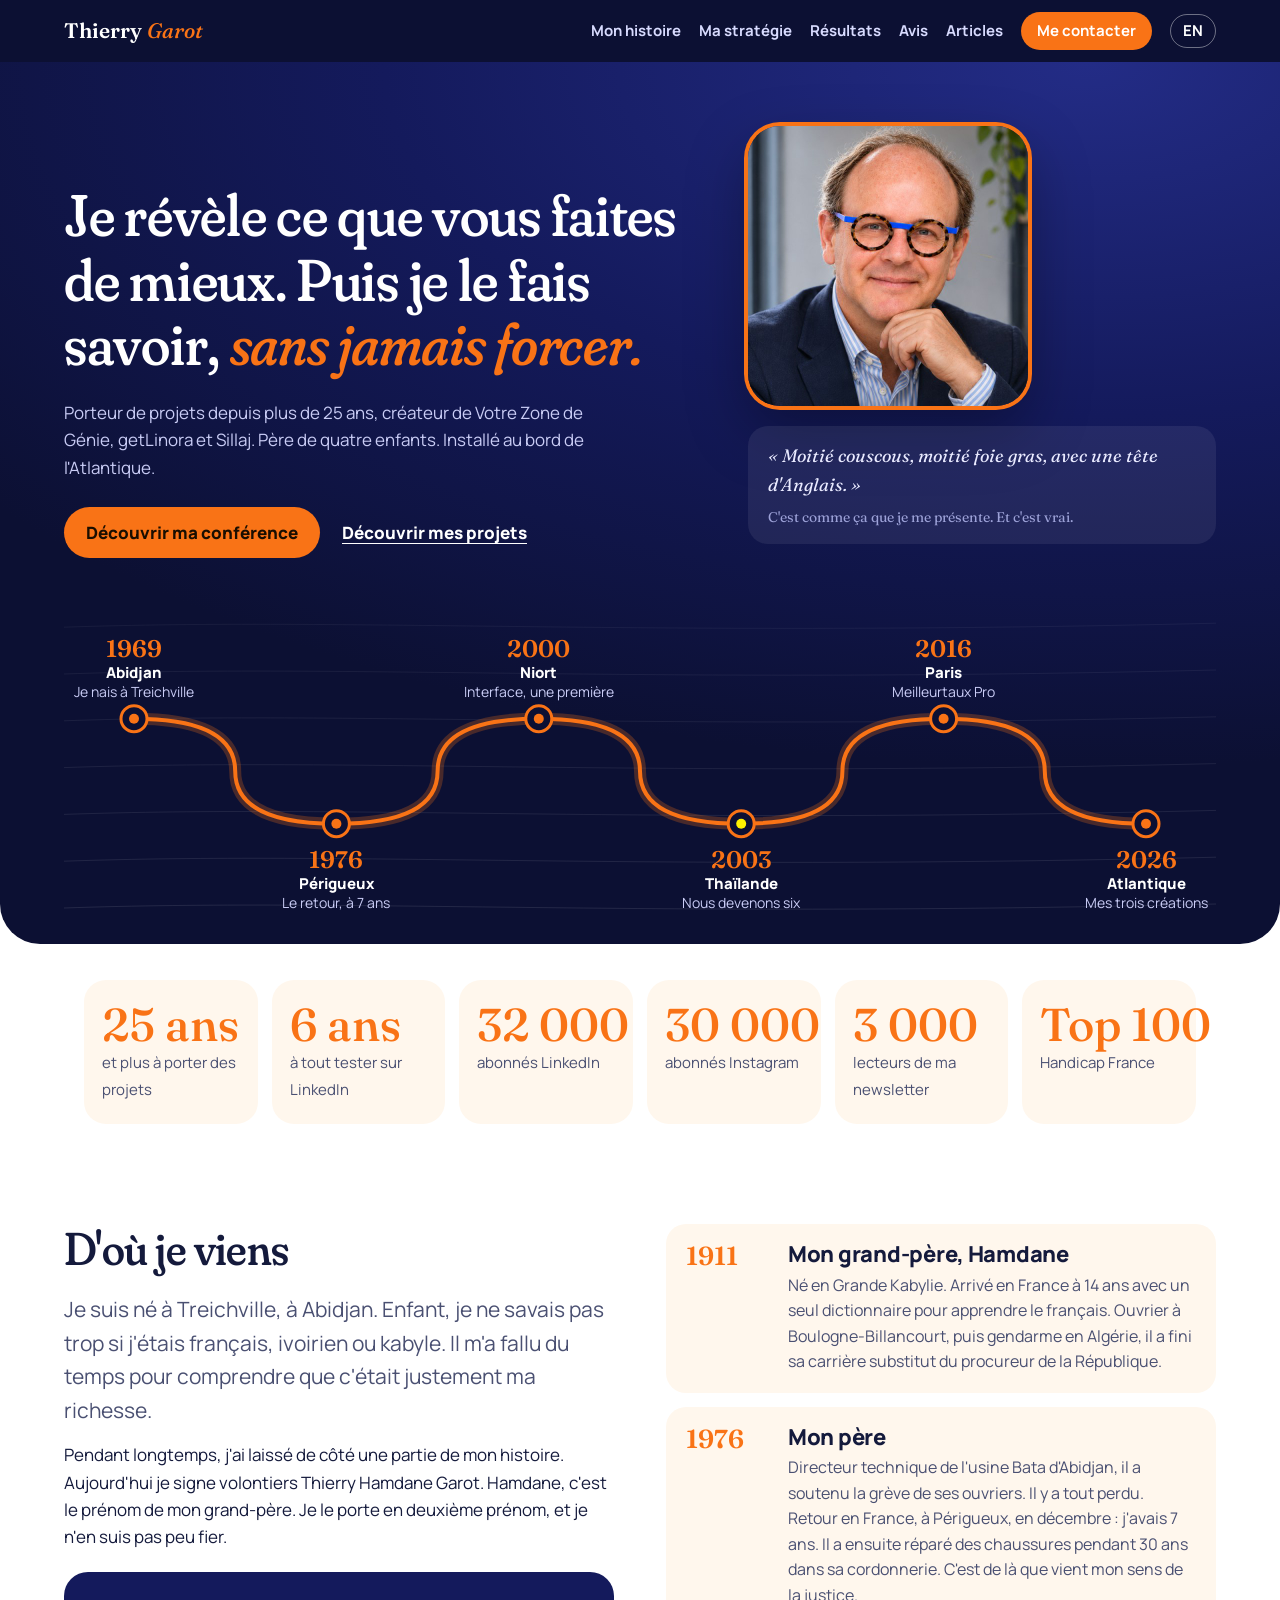
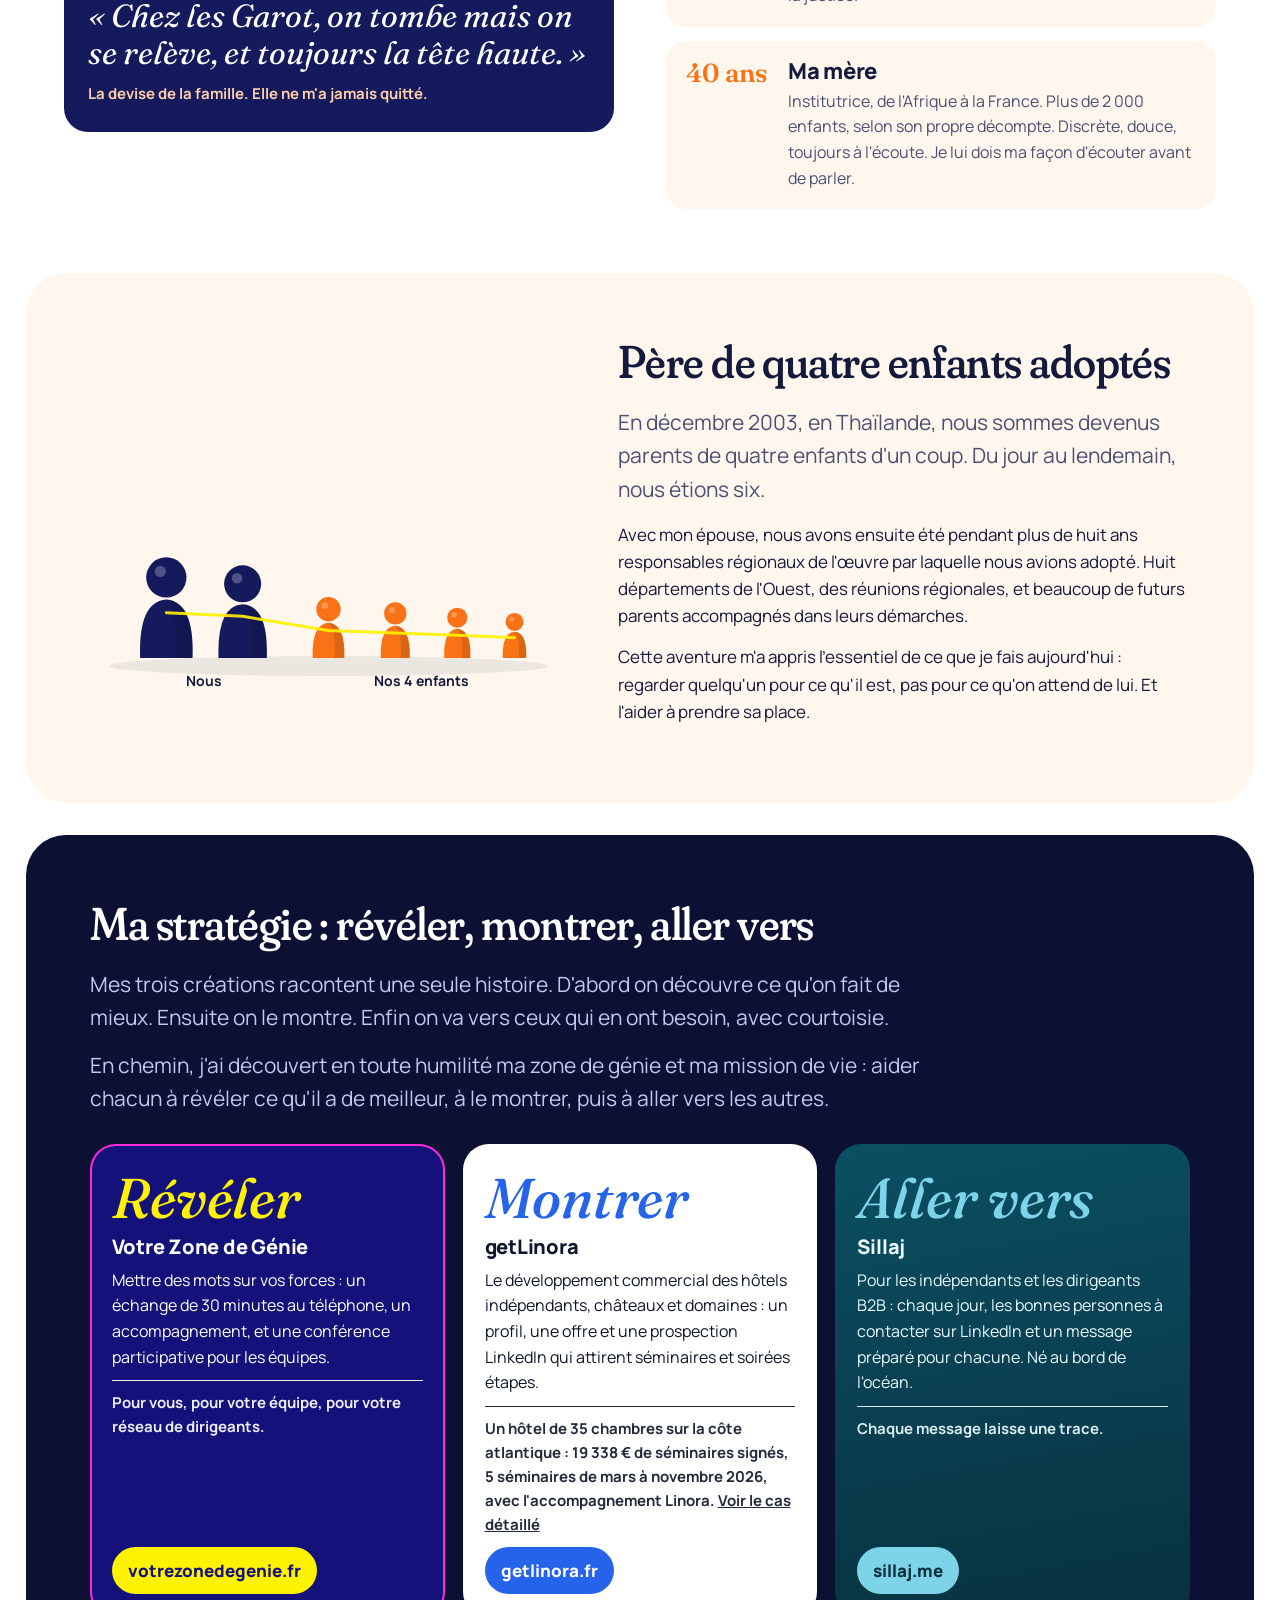
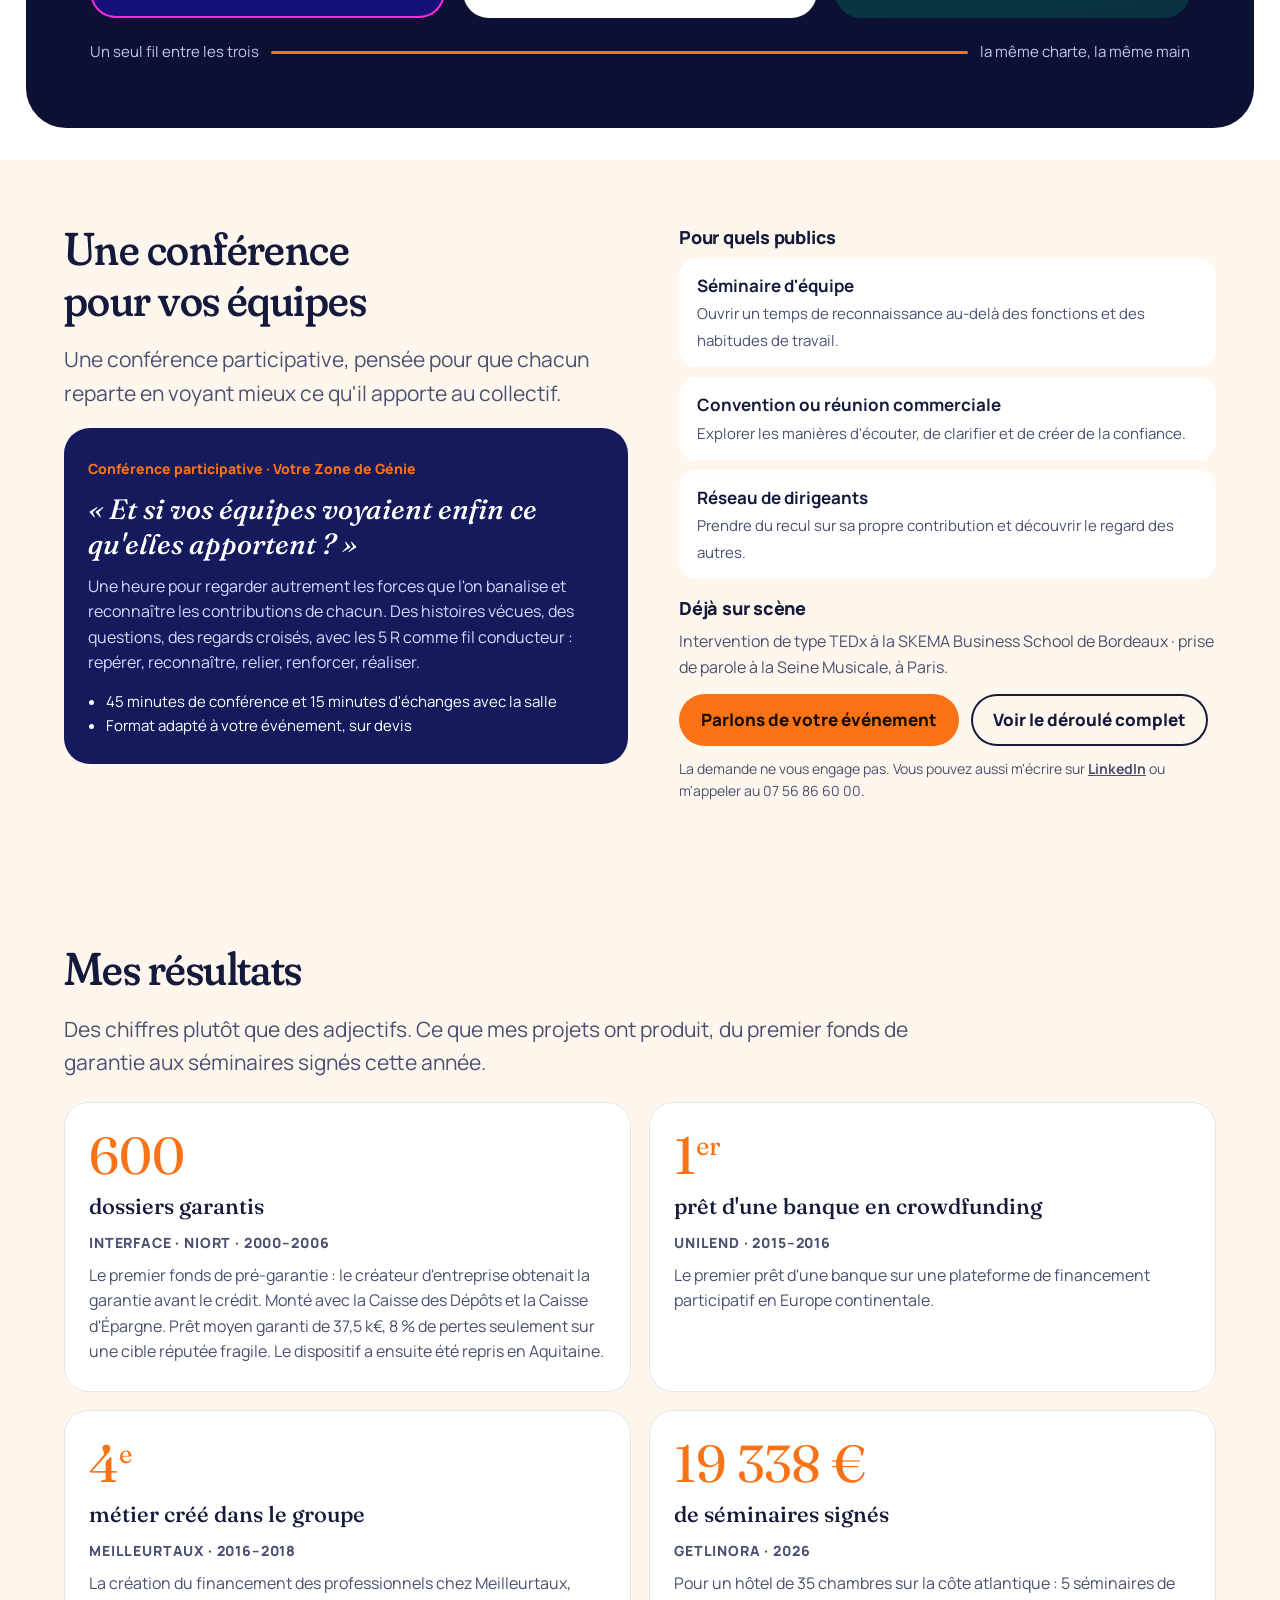
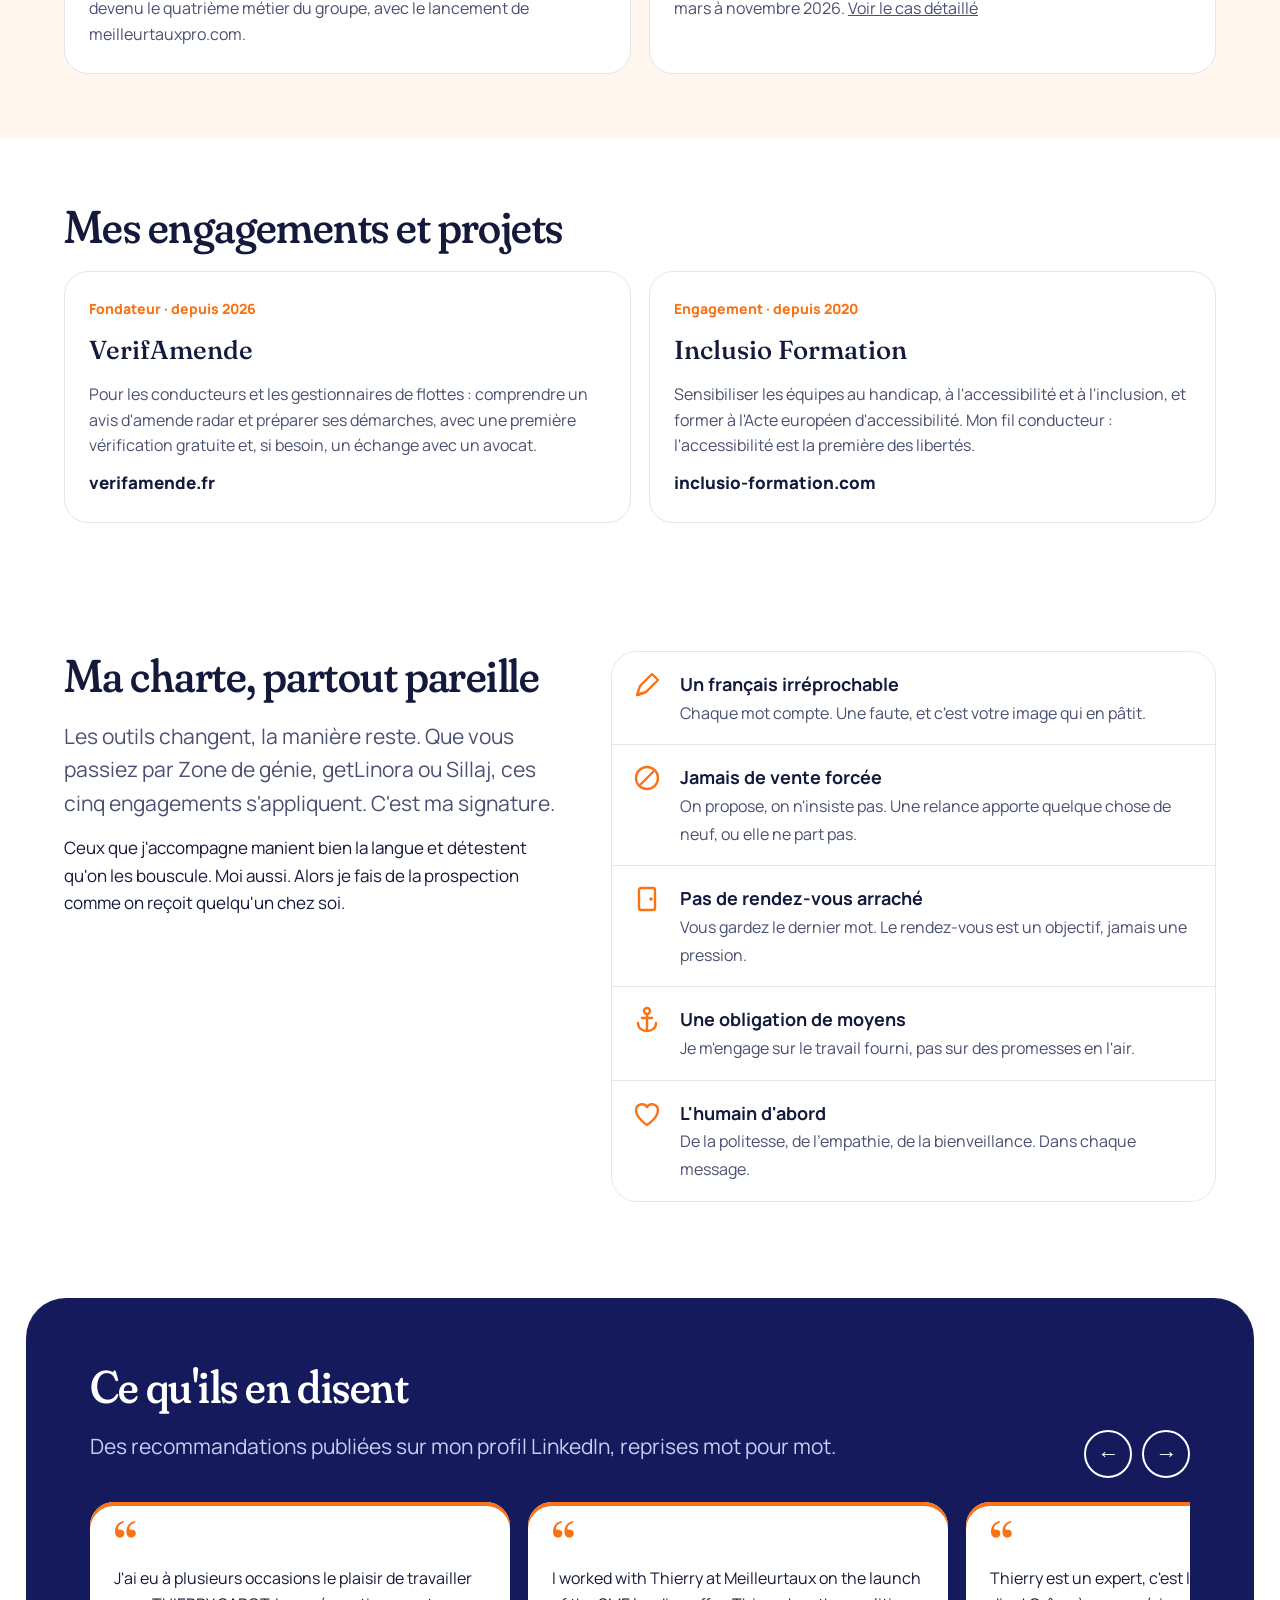
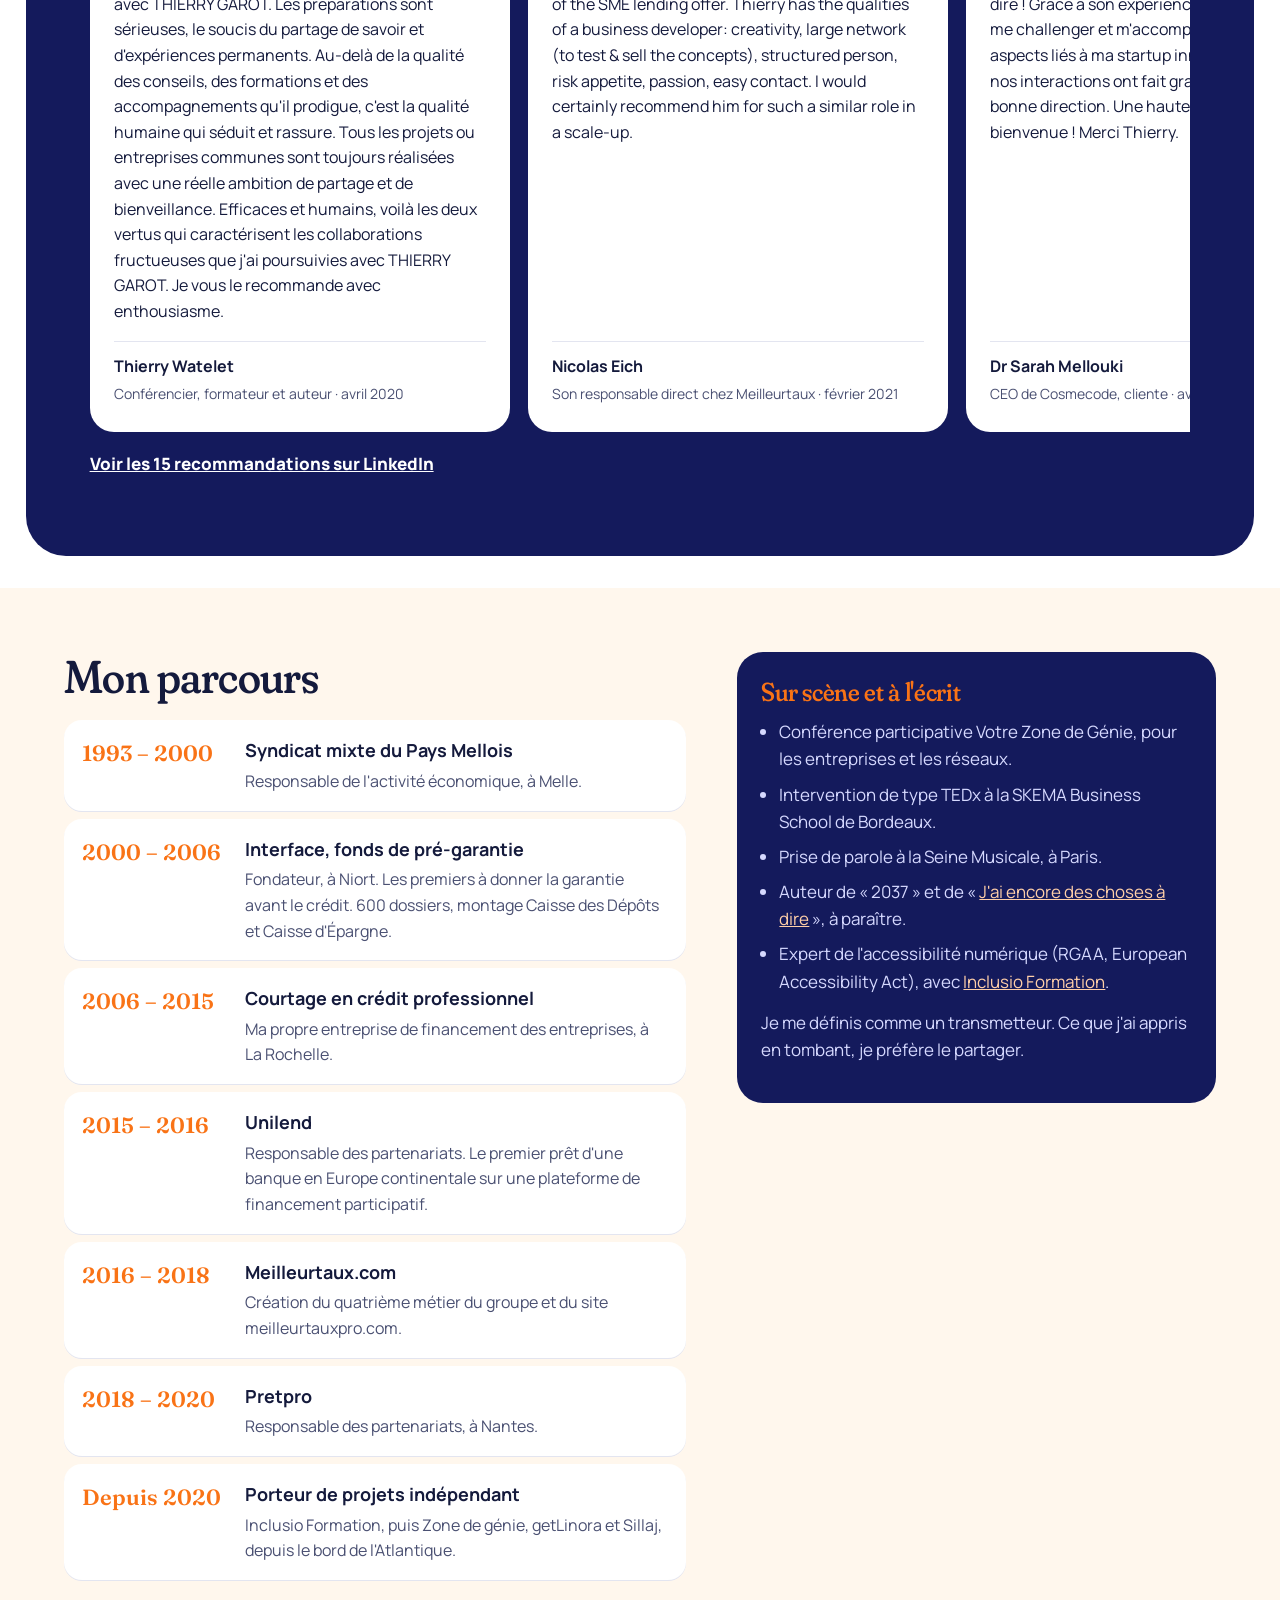
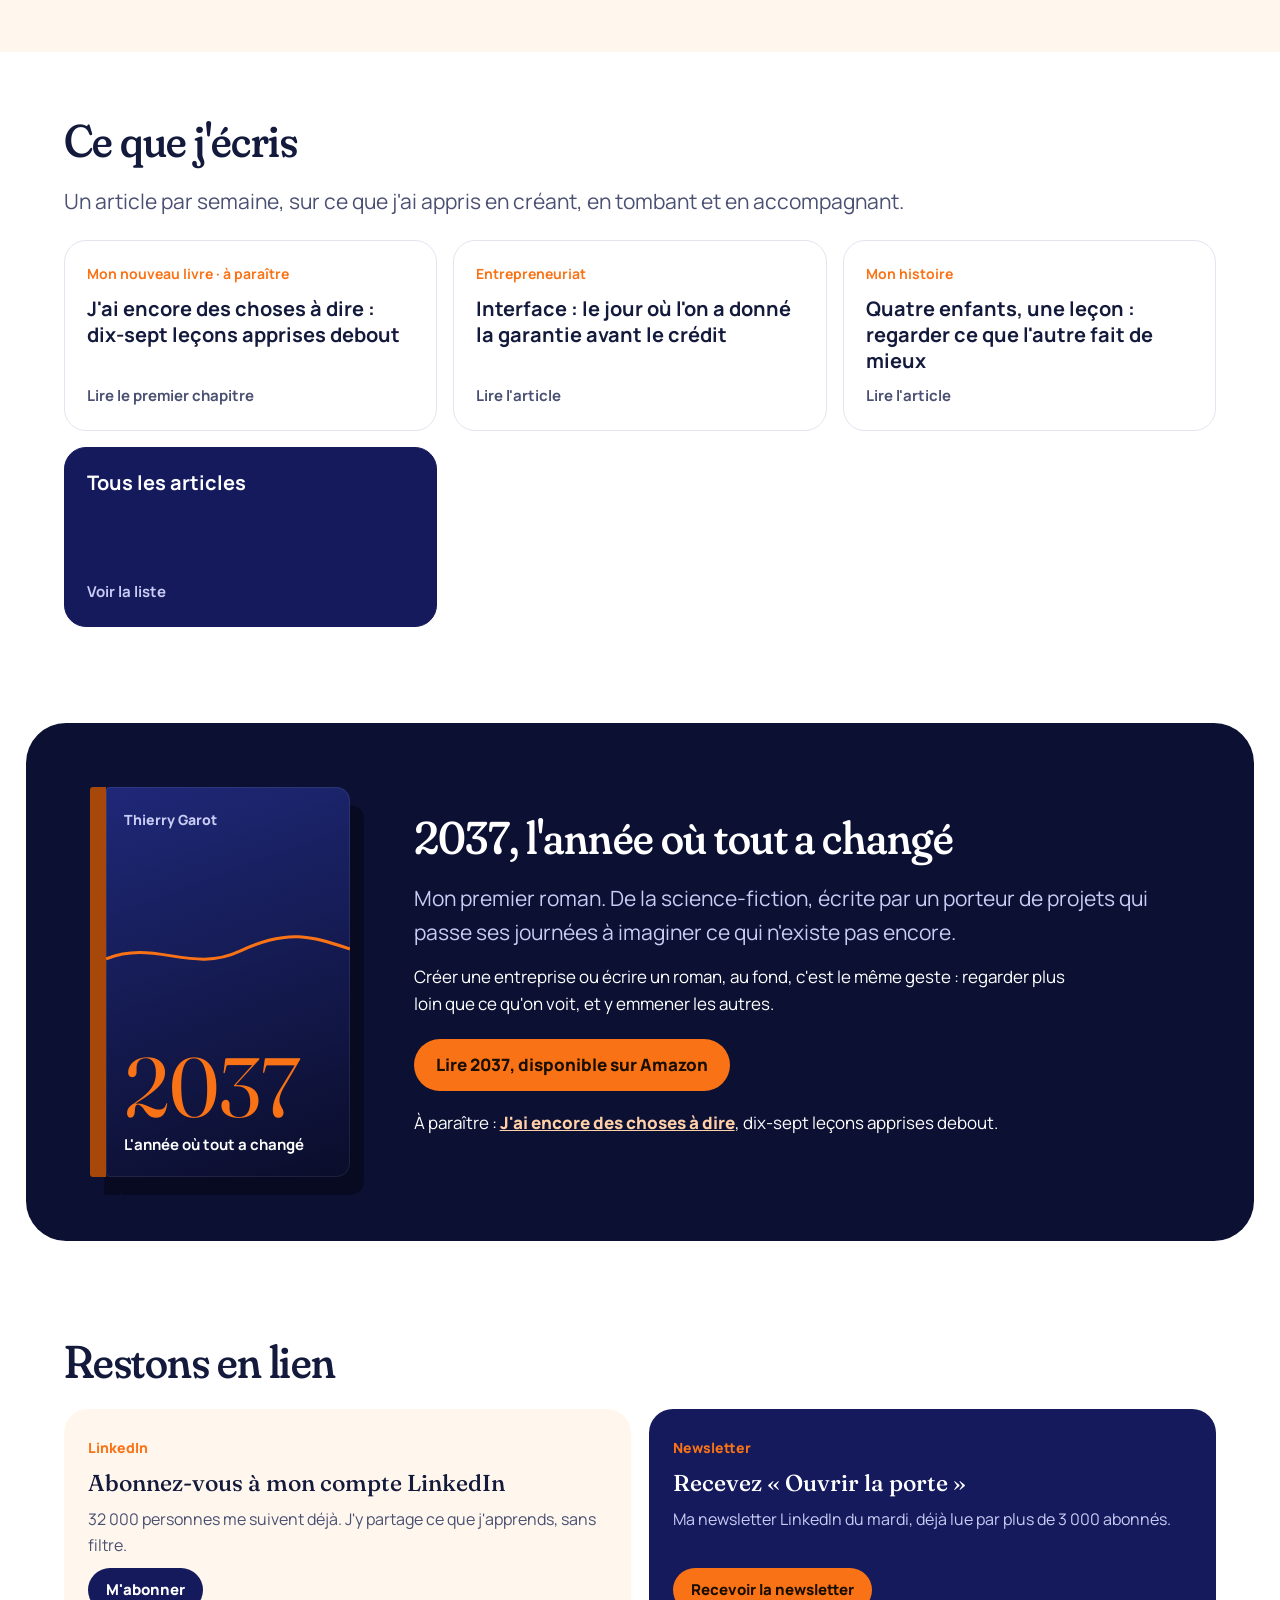
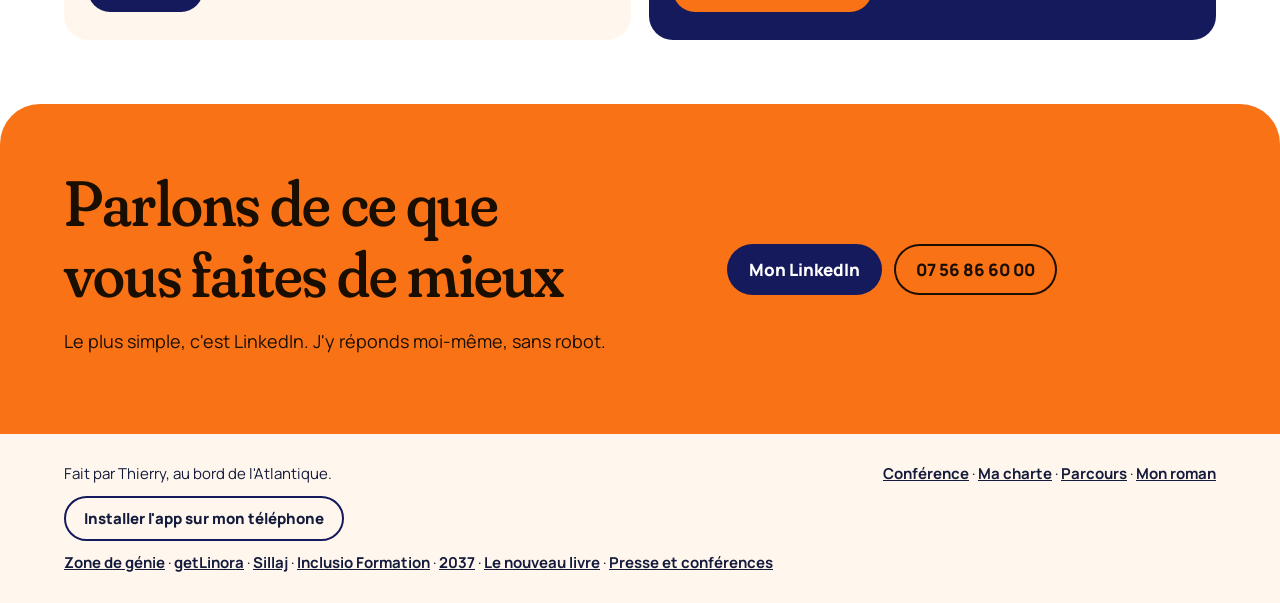
==== commit 555f2547: "Menu allégé" ====
--- a/index.html
+++ b/index.html
@@ -67,6 +67,7 @@
 nav .links{display:flex;flex-wrap:wrap;gap:4px 18px}
 nav .links a{text-decoration:none;font-size:15px;font-weight:700;color:#d8dbff;padding:6px 0}
 nav .links a:hover,nav .links a:focus-visible{color:var(--orange)}
+nav .links{align-items:center}nav .links a.navcta{background:var(--orange);color:#fff;padding:7px 16px;border-radius:999px}nav .links a.navcta:hover,nav .links a.navcta:focus-visible{background:#fff;color:var(--navy2)}
 .hero{background:radial-gradient(120% 90% at 80% 0%,#1f2878 0%,var(--navy) 45%,var(--navy2) 100%);color:#fff;padding-bottom:0}
 .hero .name{font-size:clamp(52px,9vw,112px);line-height:.98;letter-spacing:-.005em}
 .hero .name span{color:var(--orange)}
@@ -315,14 +316,9 @@
     <a href="#histoire">Mon histoire</a>
     <a href="#strategie">Ma stratégie</a>
     <a href="#resultats">Résultats</a>
-    <a href="#conferences">Conférence</a>
-    <a href="#charte">Ma charte</a>
     <a href="#avis">Avis</a>
-    <a href="#parcours">Parcours</a>
     <a href="articles/">Articles</a>
-    <a href="#roman">Mon roman</a>
-    <a href="presse/">Presse</a>
-    <a href="#contact">Contact</a>
+    <a class="navcta" href="#contact">Me contacter</a>
     <a class="lang" href="en/" hreflang="en" lang="en">EN</a>
   </div>
 </nav>
@@ -566,6 +562,7 @@
 <footer class="band" style="padding-block:28px">
   <div class="wrap">
     <span>Fait par Thierry, au bord de l'Atlantique.</span>
+    <span class="sec"><a href="#conferences">Conférence</a> · <a href="#charte">Ma charte</a> · <a href="#parcours">Parcours</a> · <a href="#roman">Mon roman</a></span>
     <span class="inst"><button type="button" id="installBtn">Installer l'app sur mon téléphone</button><small id="installTip" hidden>Sur iPhone : touchez Partager, puis « Sur l'écran d'accueil ». Sur Android : menu ⋮, puis « Installer l'application ».</small></span>
     <span><a href="https://votrezonedegenie.fr">Zone de génie</a> · <a href="https://getlinora.fr">getLinora</a> · <a href="https://sillaj.me">Sillaj</a> · <a href="https://inclusio-formation.com">Inclusio Formation</a> · <a href="https://www.amazon.fr/dp/B0FYFWJ9XP">2037</a> · <a href="livre/">Le nouveau livre</a> · <a href="presse/">Presse et conférences</a></span>
   </div>
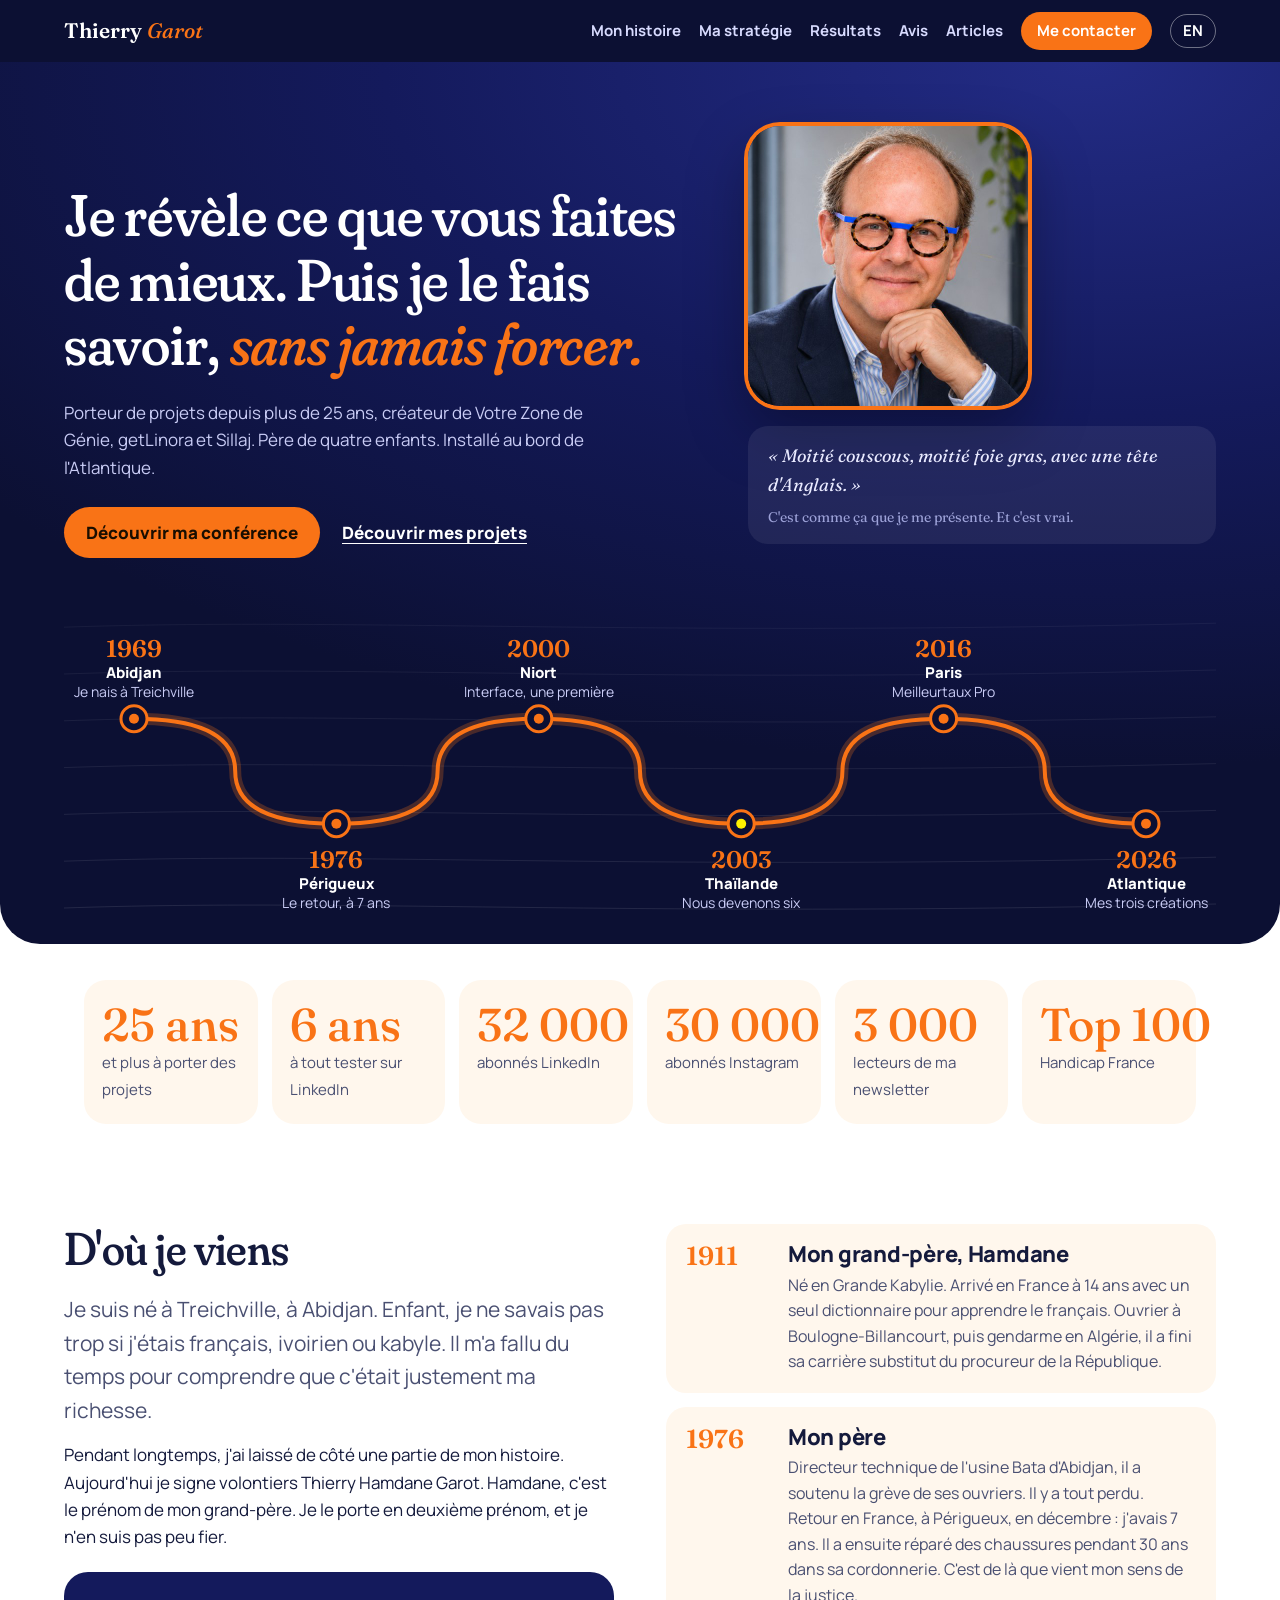
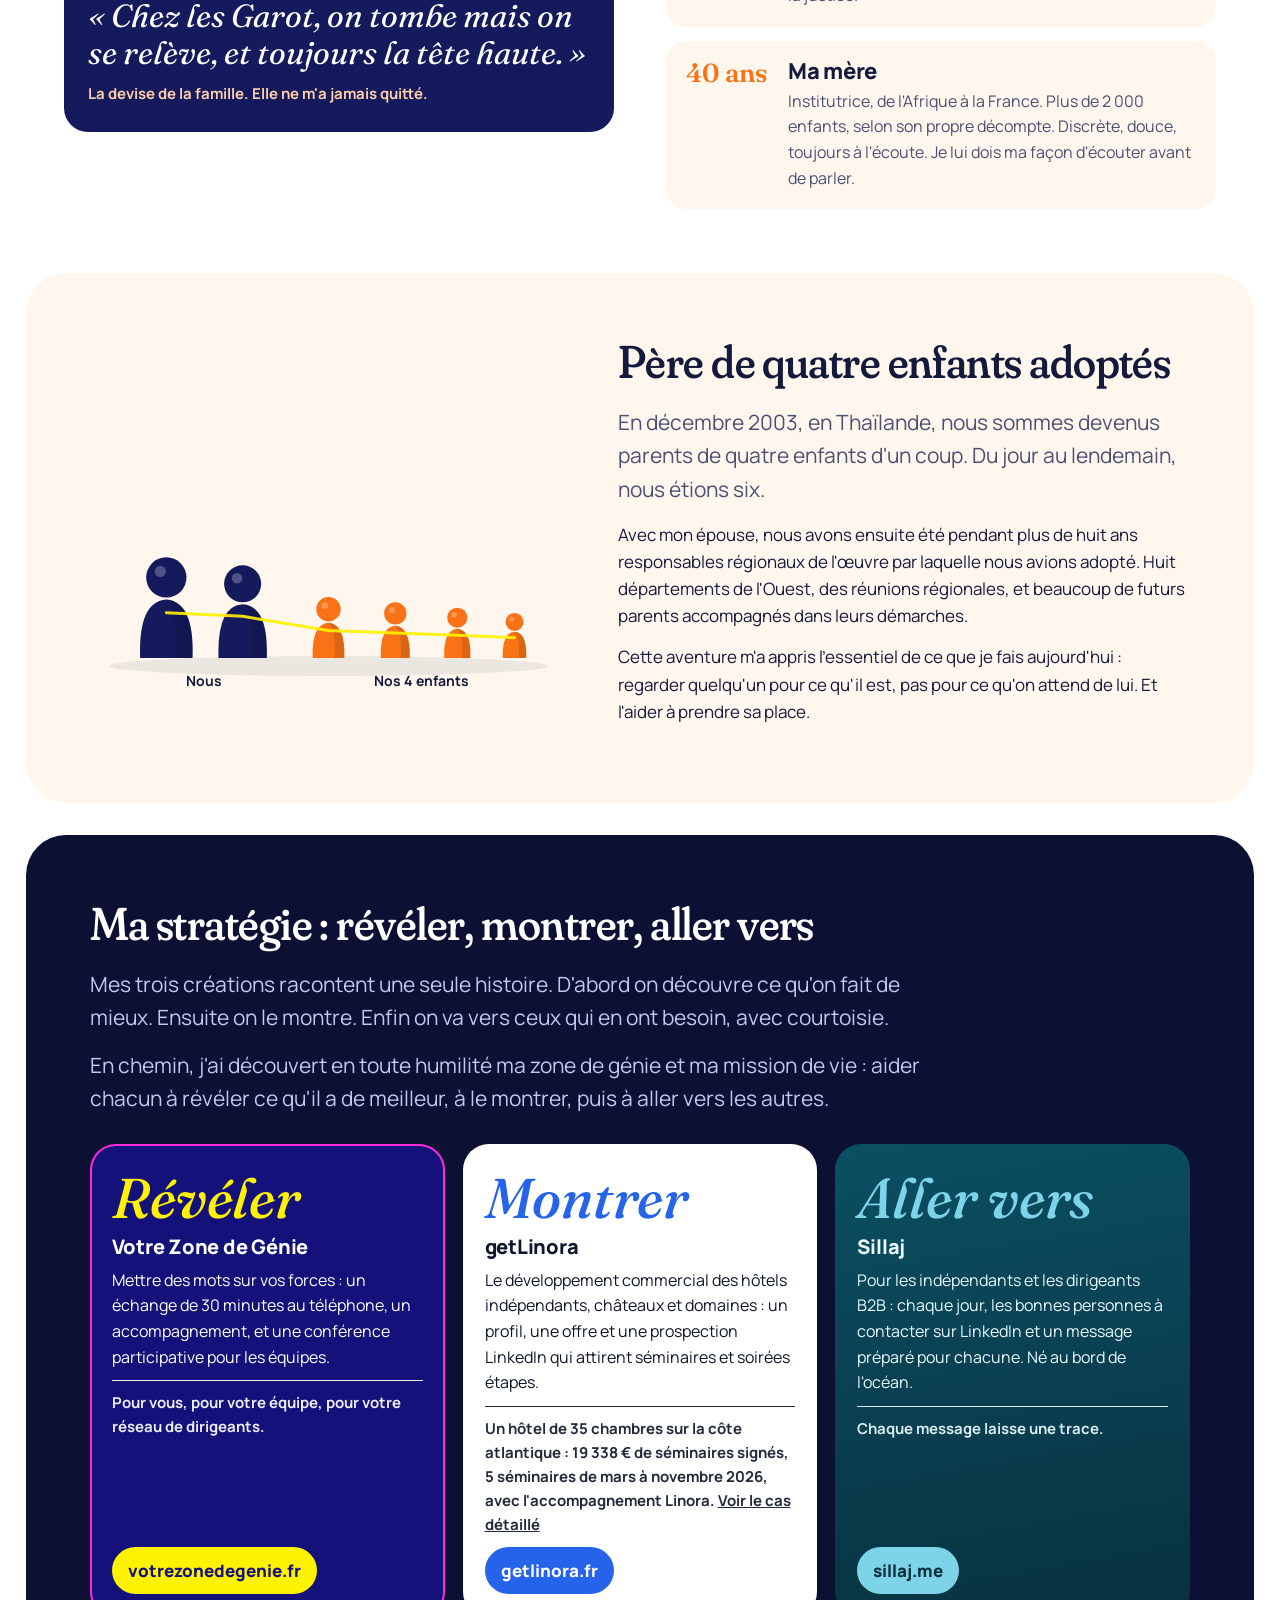
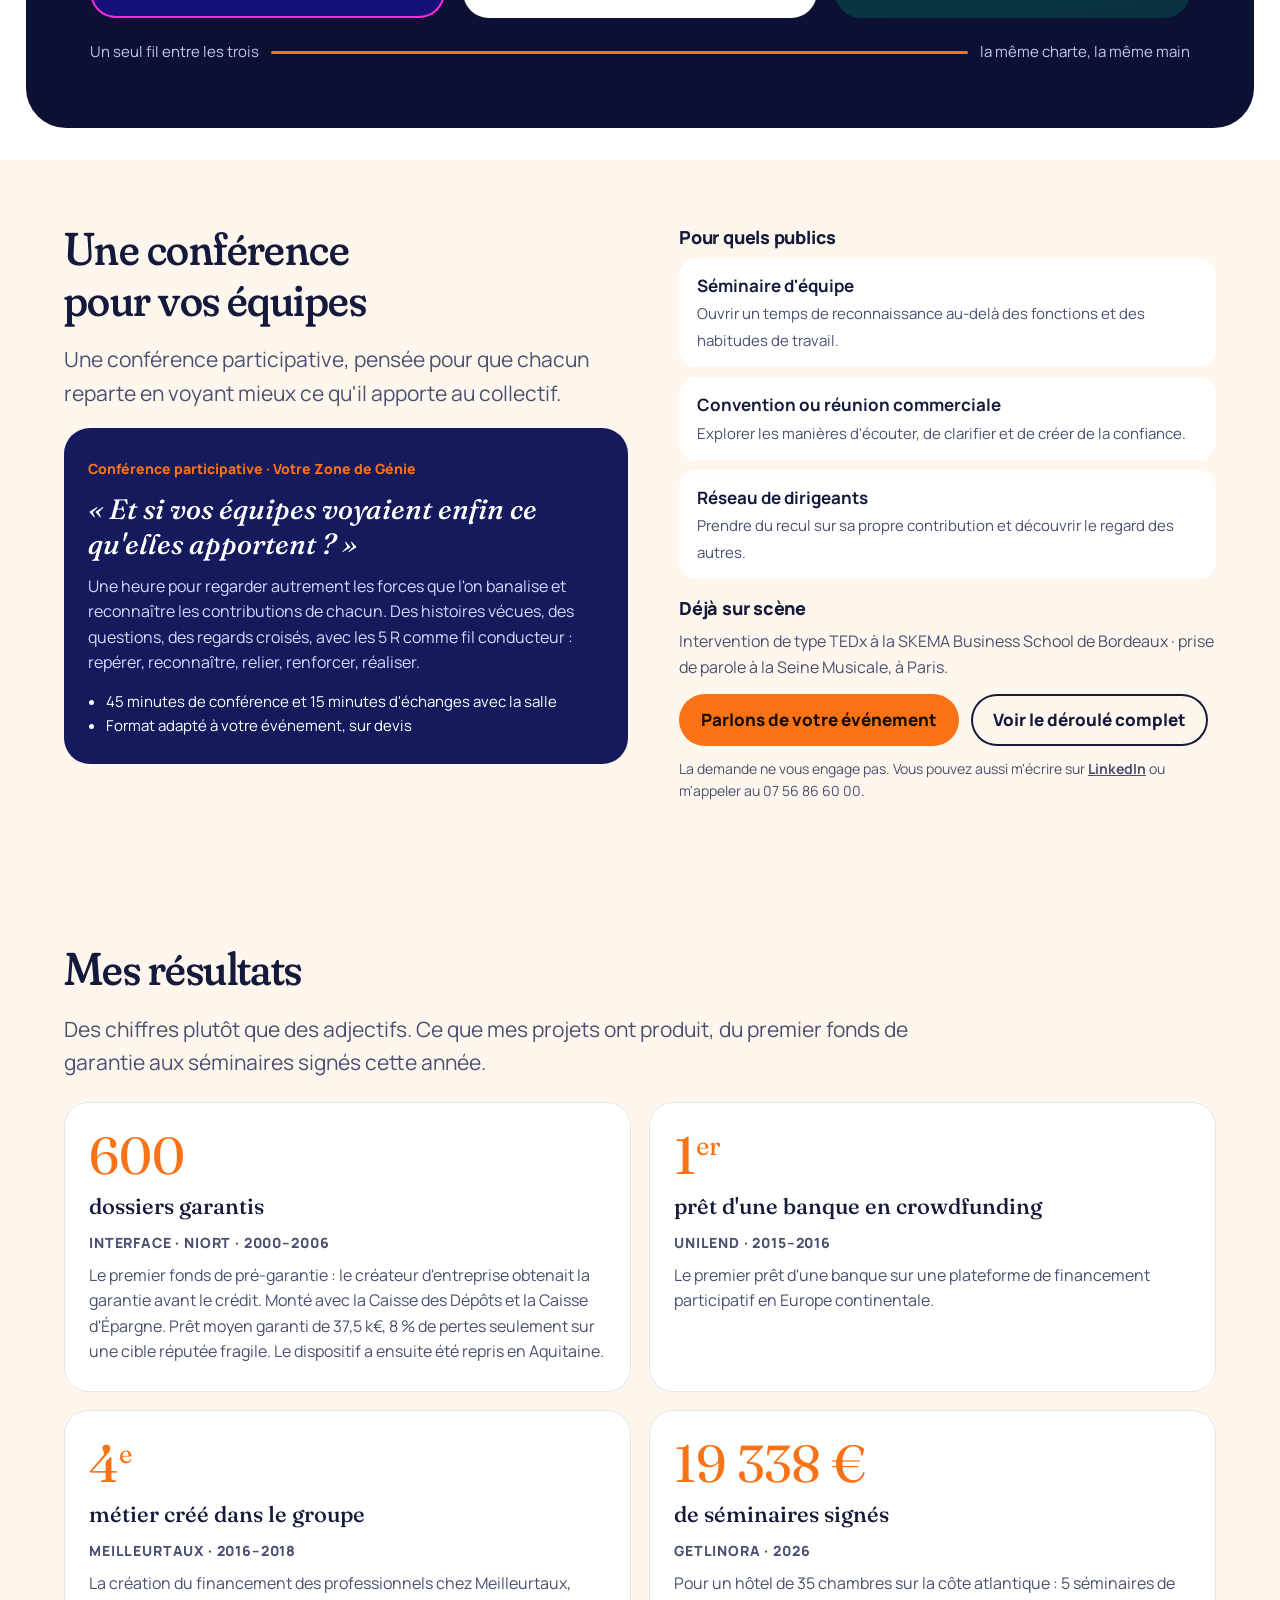
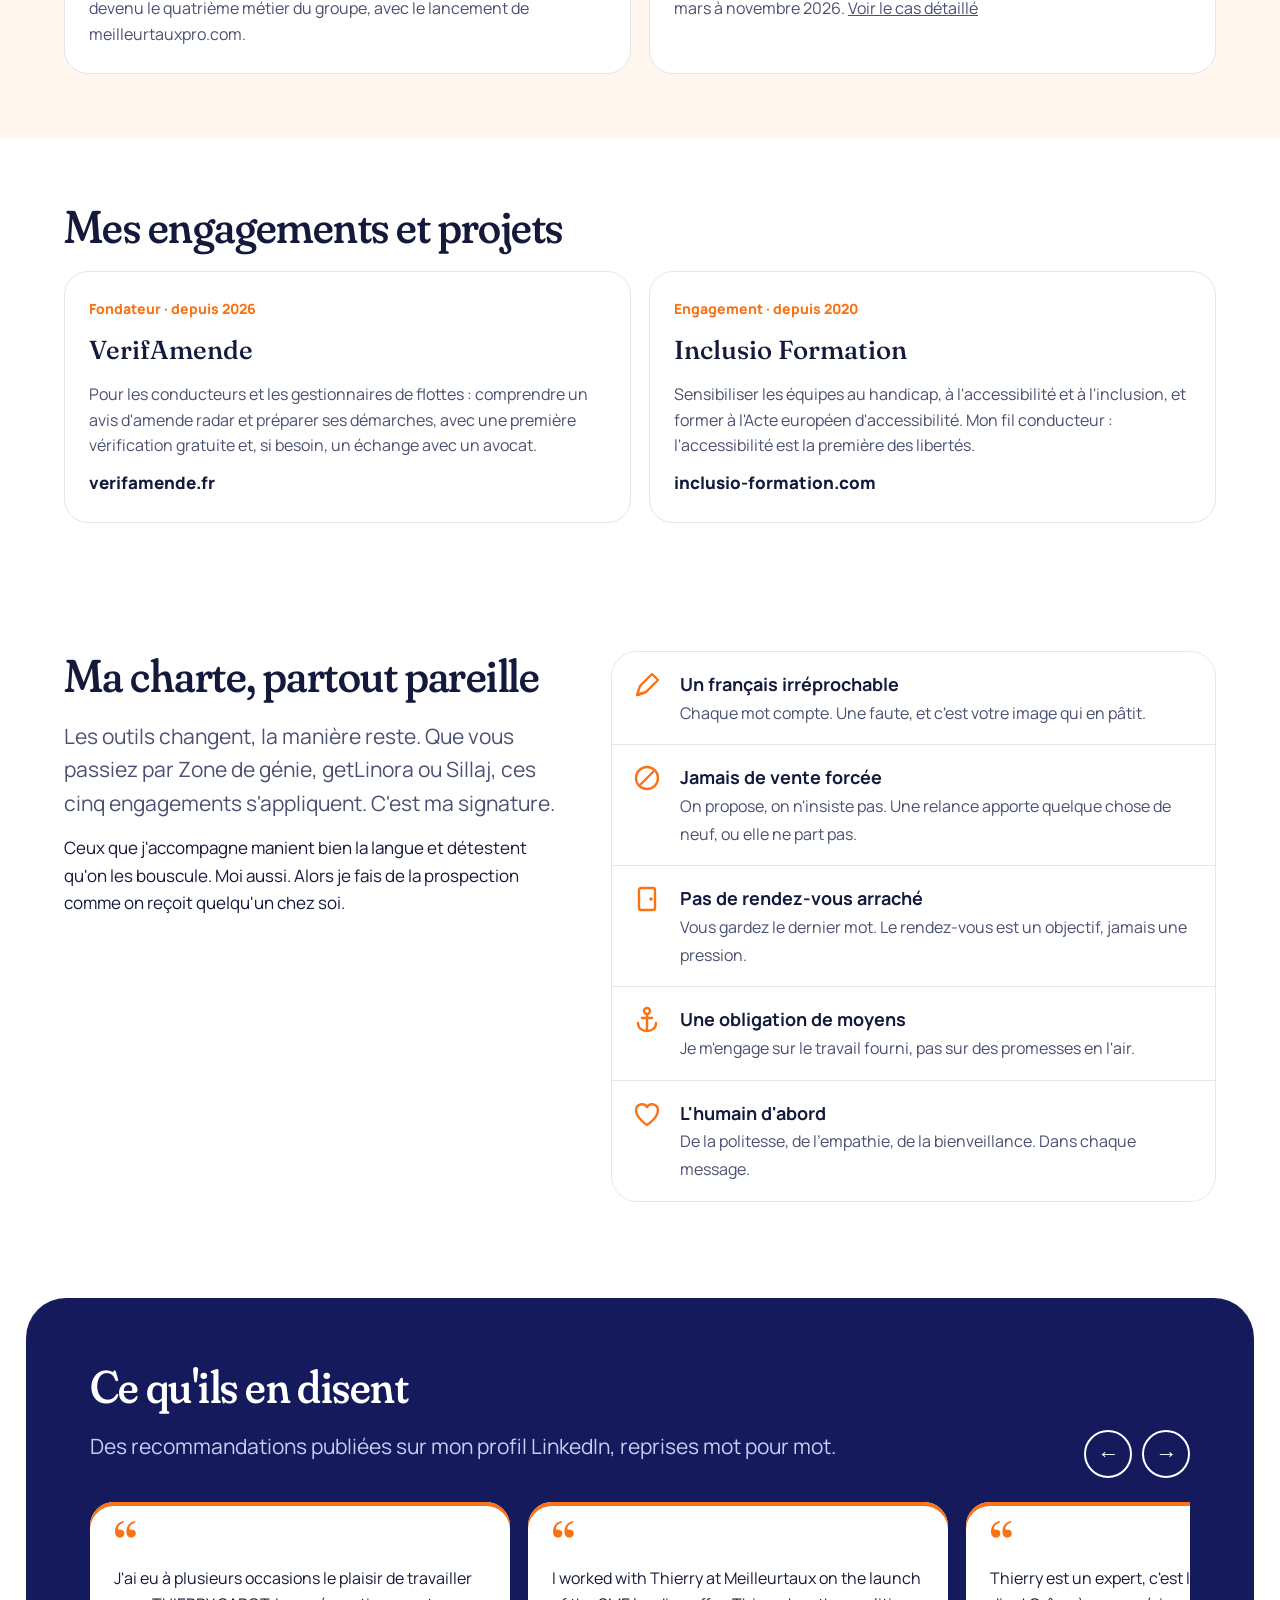
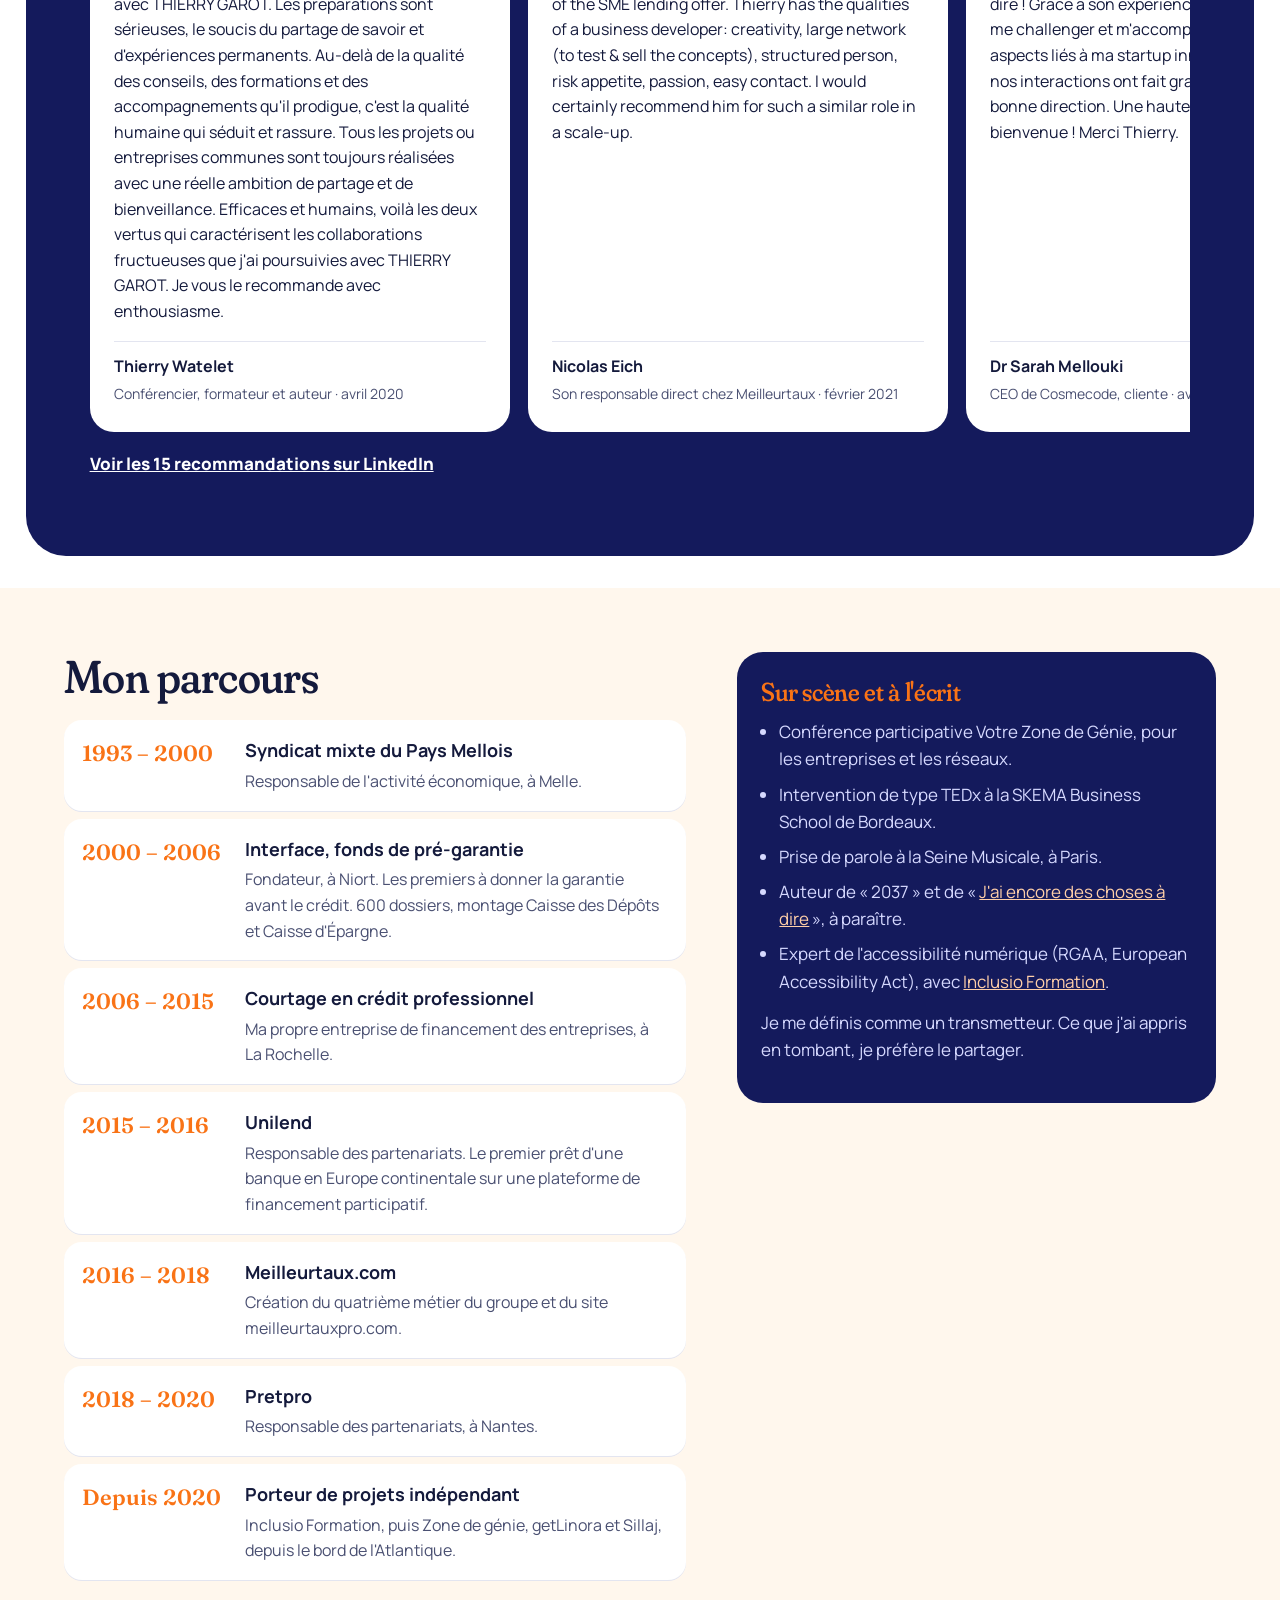
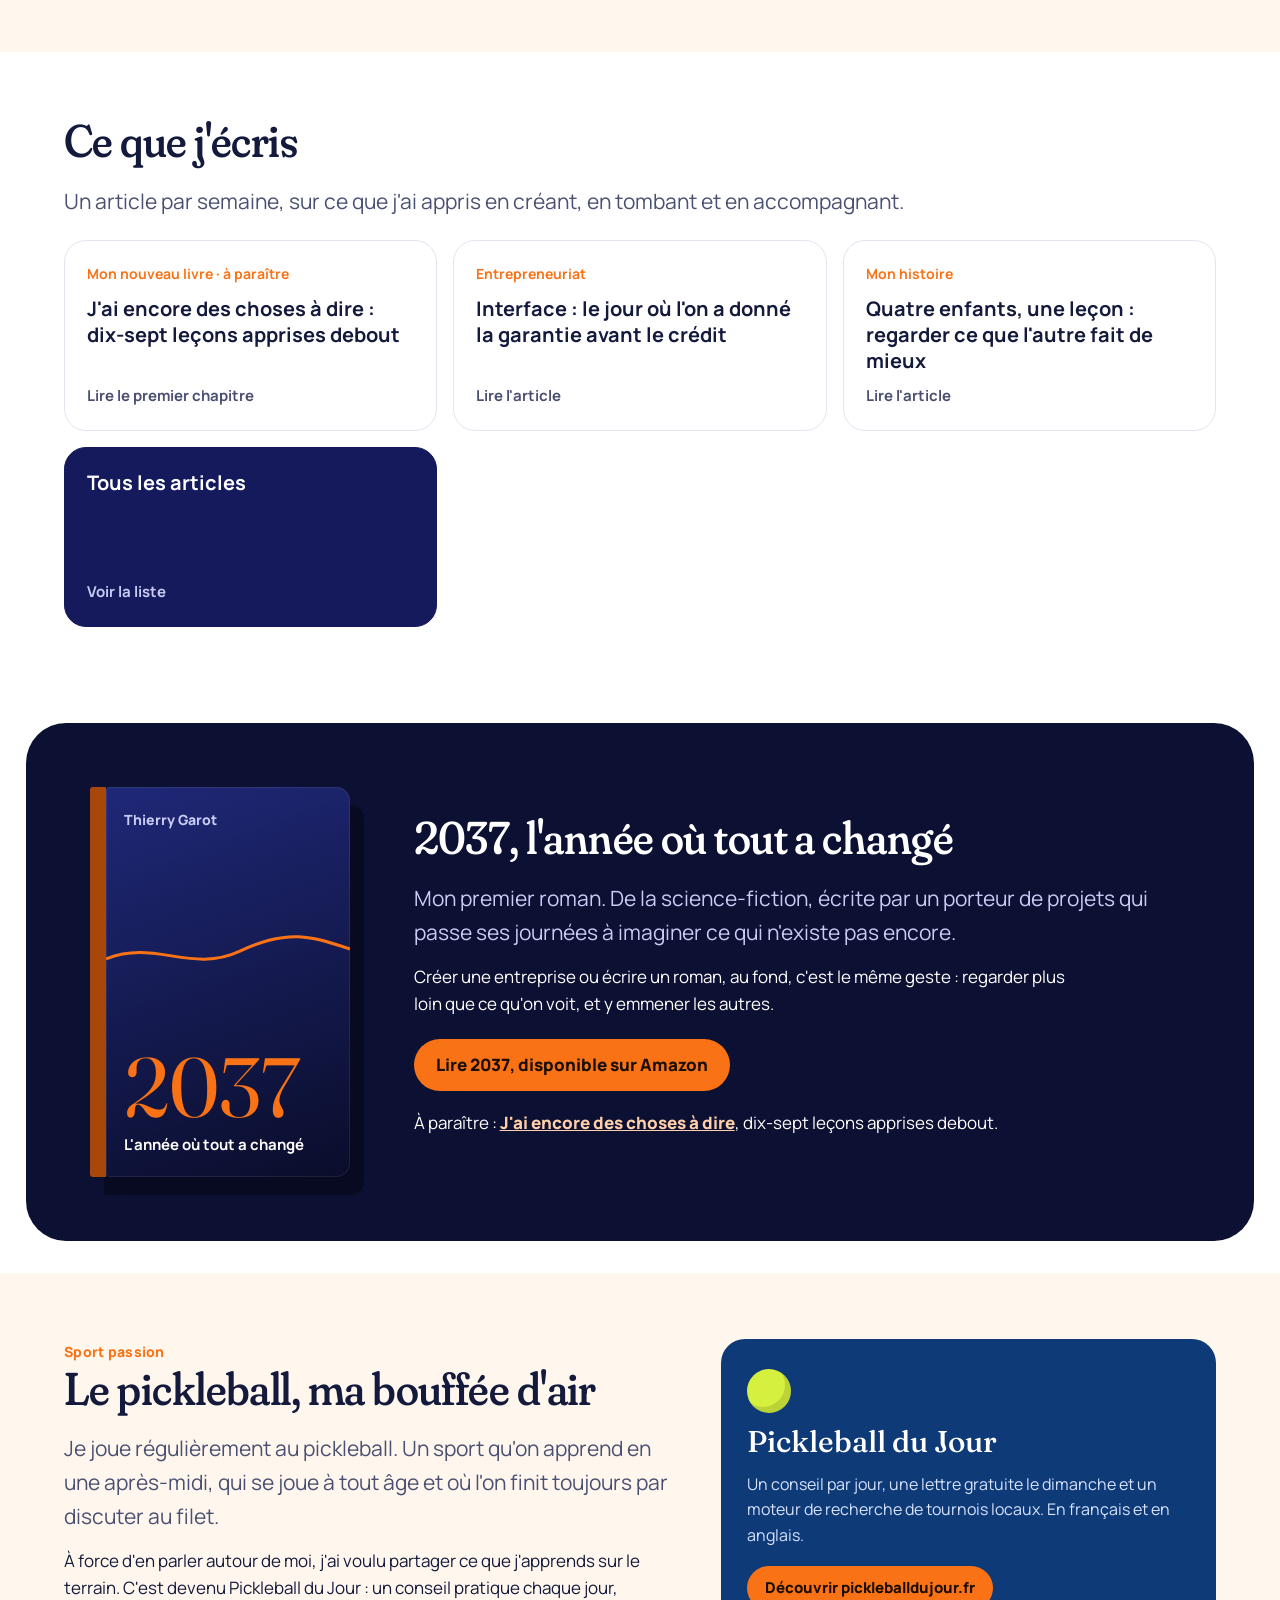
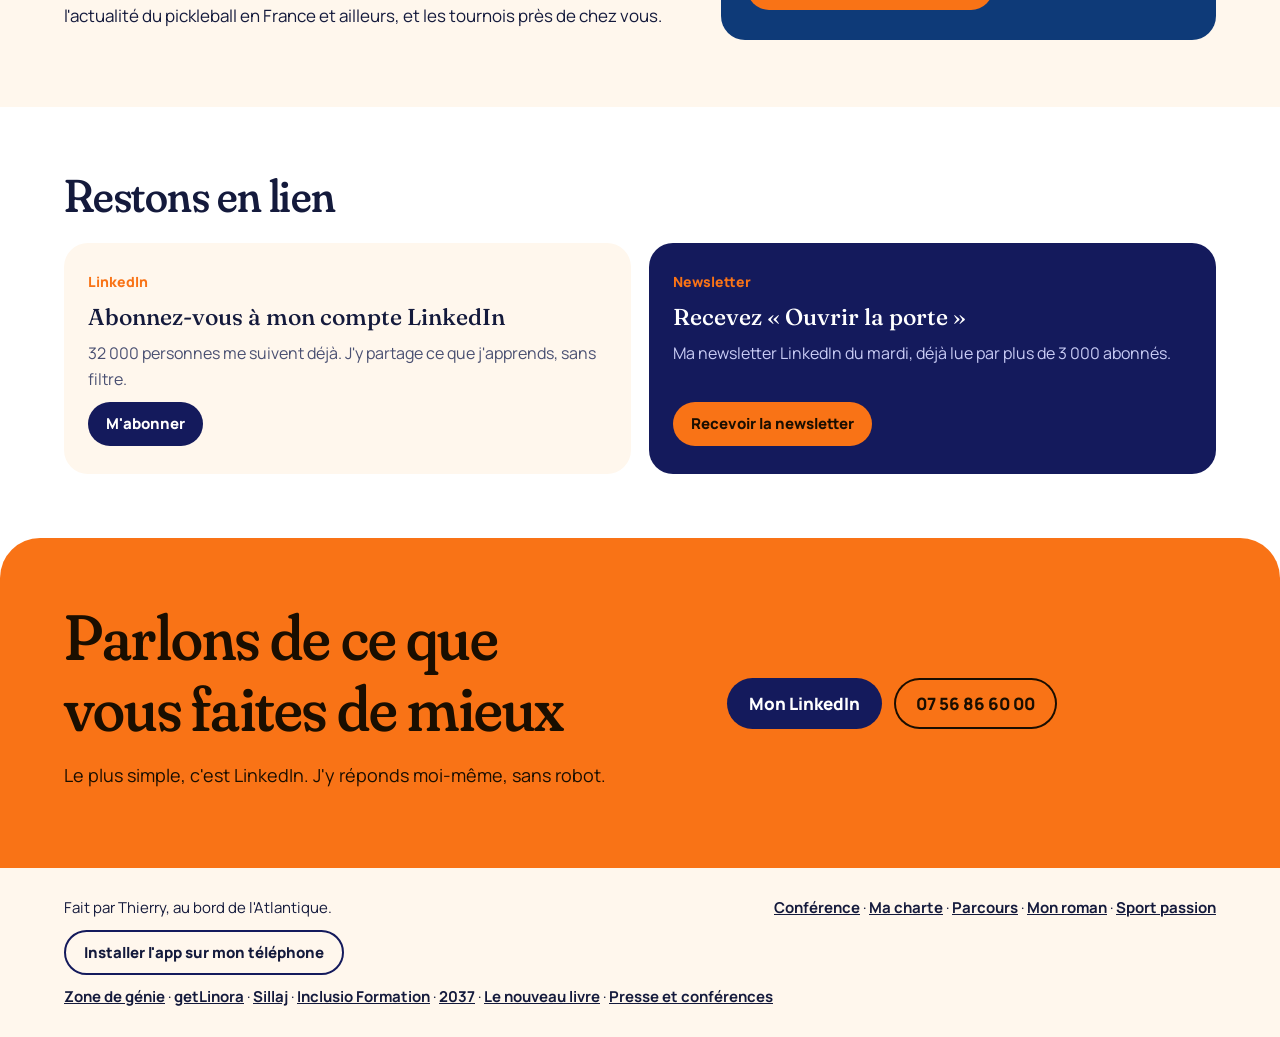
==== commit ddb32c0f: "Section Sport passion : Pickleball du Jour (FR/EN) Co-Authored-By: Claude Opus 5.5 <noreply@anthropi" ====
--- a/index.html
+++ b/index.html
@@ -305,6 +305,16 @@
 .res .rcard .k{font-size:14px;font-weight:800;color:var(--soft);text-transform:uppercase;letter-spacing:.06em}
 .res .rcard p{color:var(--soft);font-size:16px;margin:0}
 .res .rcard a{color:inherit}
+.sport{background:var(--cream)}
+.sport .sgrid{display:grid;grid-template-columns:minmax(0,1.1fr) minmax(0,.9fr);gap:clamp(22px,4vw,56px);align-items:center}
+.sport .k{font-size:14px;font-weight:800;color:var(--orange);letter-spacing:.02em}
+.scard{display:flex;flex-direction:column;gap:12px;padding:28px 24px;border-radius:24px;background:#0e3a78;color:#fff;text-decoration:none;border:2px solid transparent;transition:border-color .2s,transform .2s}
+.scard:hover,.scard:focus-visible{border-color:var(--orange);transform:translateY(-2px)}
+.scard .ball{width:44px;height:44px;border-radius:50%;background:#d6f03f;box-shadow:inset -6px -6px 0 rgba(0,0,0,.12)}
+.scard b{font-family:Fraunces,Georgia,serif;font-weight:500;font-size:clamp(24px,2.6vw,30px);line-height:1.15}
+.scard span:not(.go):not(.ball){color:#d7e3ff;font-size:16px}
+.scard .go{margin-top:6px;align-self:flex-start;background:var(--orange);color:#1a0e00;font-weight:800;font-size:15px;padding:10px 18px;border-radius:999px}
+@media(max-width:900px){.sport .sgrid{grid-template-columns:minmax(0,1fr)}}
 </style>
 <!-- Cloudflare Web Analytics --><script defer src='https://static.cloudflareinsights.com/beacon.min.js' data-cf-beacon='{"token": "925ede43cc304aaf8a6ef513f17c56c9"}'></script><!-- End Cloudflare Web Analytics -->
 <script>(function(){try{var u='https://thierrygarot-stats.thierry-garot-17.workers.dev/hit',d=JSON.stringify({p:location.pathname,r:document.referrer,l:navigator.language});if(navigator.sendBeacon){navigator.sendBeacon(u,d)}else{fetch(u,{method:'POST',body:d,keepalive:true})}}catch(e){}})();</script>
@@ -536,6 +546,18 @@
   </div>
 </section>
 
+<section class="band sport" id="sport" aria-labelledby="sport-t">
+  <div class="wrap sgrid">
+    <div>
+      <span class="k">Sport passion</span>
+      <h2 id="sport-t">Le pickleball, ma bouffée d'air</h2>
+      <p class="lead">Je joue régulièrement au pickleball. Un sport qu'on apprend en une après-midi, qui se joue à tout âge et où l'on finit toujours par discuter au filet.</p>
+      <p>À force d'en parler autour de moi, j'ai voulu partager ce que j'apprends sur le terrain. C'est devenu Pickleball du Jour : un conseil pratique chaque jour, l'actualité du pickleball en France et ailleurs, et les tournois près de chez vous.</p>
+    </div>
+    <a class="scard" href="https://pickleballdujour.fr/"><span class="ball" aria-hidden="true"></span><b>Pickleball du Jour</b><span>Un conseil par jour, une lettre gratuite le dimanche et un moteur de recherche de tournois locaux. En français et en anglais.</span><span class="go">Découvrir pickleballdujour.fr</span></a>
+  </div>
+</section>
+
 <section class="band follow" aria-labelledby="follow-t">
   <div class="wrap">
     <h2 id="follow-t">Restons en lien</h2>
@@ -562,7 +584,7 @@
 <footer class="band" style="padding-block:28px">
   <div class="wrap">
     <span>Fait par Thierry, au bord de l'Atlantique.</span>
-    <span class="sec"><a href="#conferences">Conférence</a> · <a href="#charte">Ma charte</a> · <a href="#parcours">Parcours</a> · <a href="#roman">Mon roman</a></span>
+    <span class="sec"><a href="#conferences">Conférence</a> · <a href="#charte">Ma charte</a> · <a href="#parcours">Parcours</a> · <a href="#roman">Mon roman</a> · <a href="#sport">Sport passion</a></span>
     <span class="inst"><button type="button" id="installBtn">Installer l'app sur mon téléphone</button><small id="installTip" hidden>Sur iPhone : touchez Partager, puis « Sur l'écran d'accueil ». Sur Android : menu ⋮, puis « Installer l'application ».</small></span>
     <span><a href="https://votrezonedegenie.fr">Zone de génie</a> · <a href="https://getlinora.fr">getLinora</a> · <a href="https://sillaj.me">Sillaj</a> · <a href="https://inclusio-formation.com">Inclusio Formation</a> · <a href="https://www.amazon.fr/dp/B0FYFWJ9XP">2037</a> · <a href="livre/">Le nouveau livre</a> · <a href="presse/">Presse et conférences</a></span>
   </div>
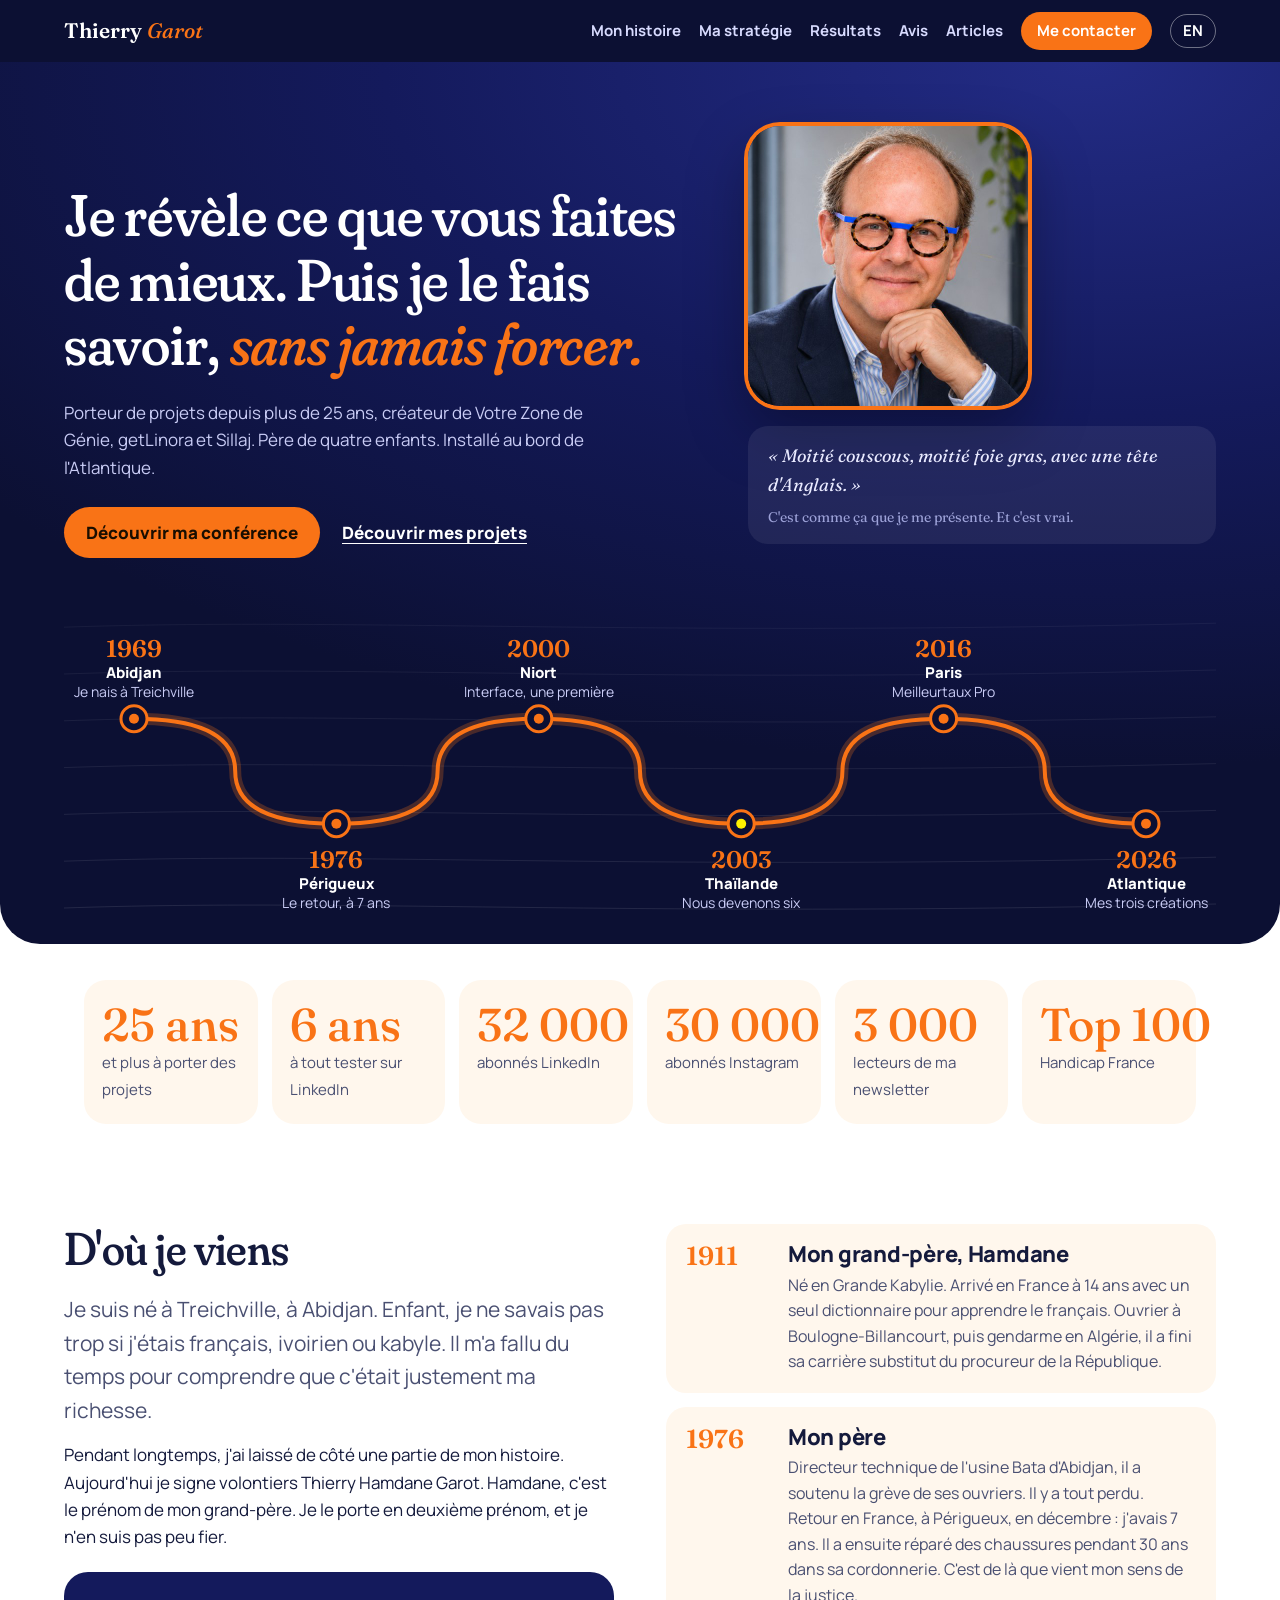
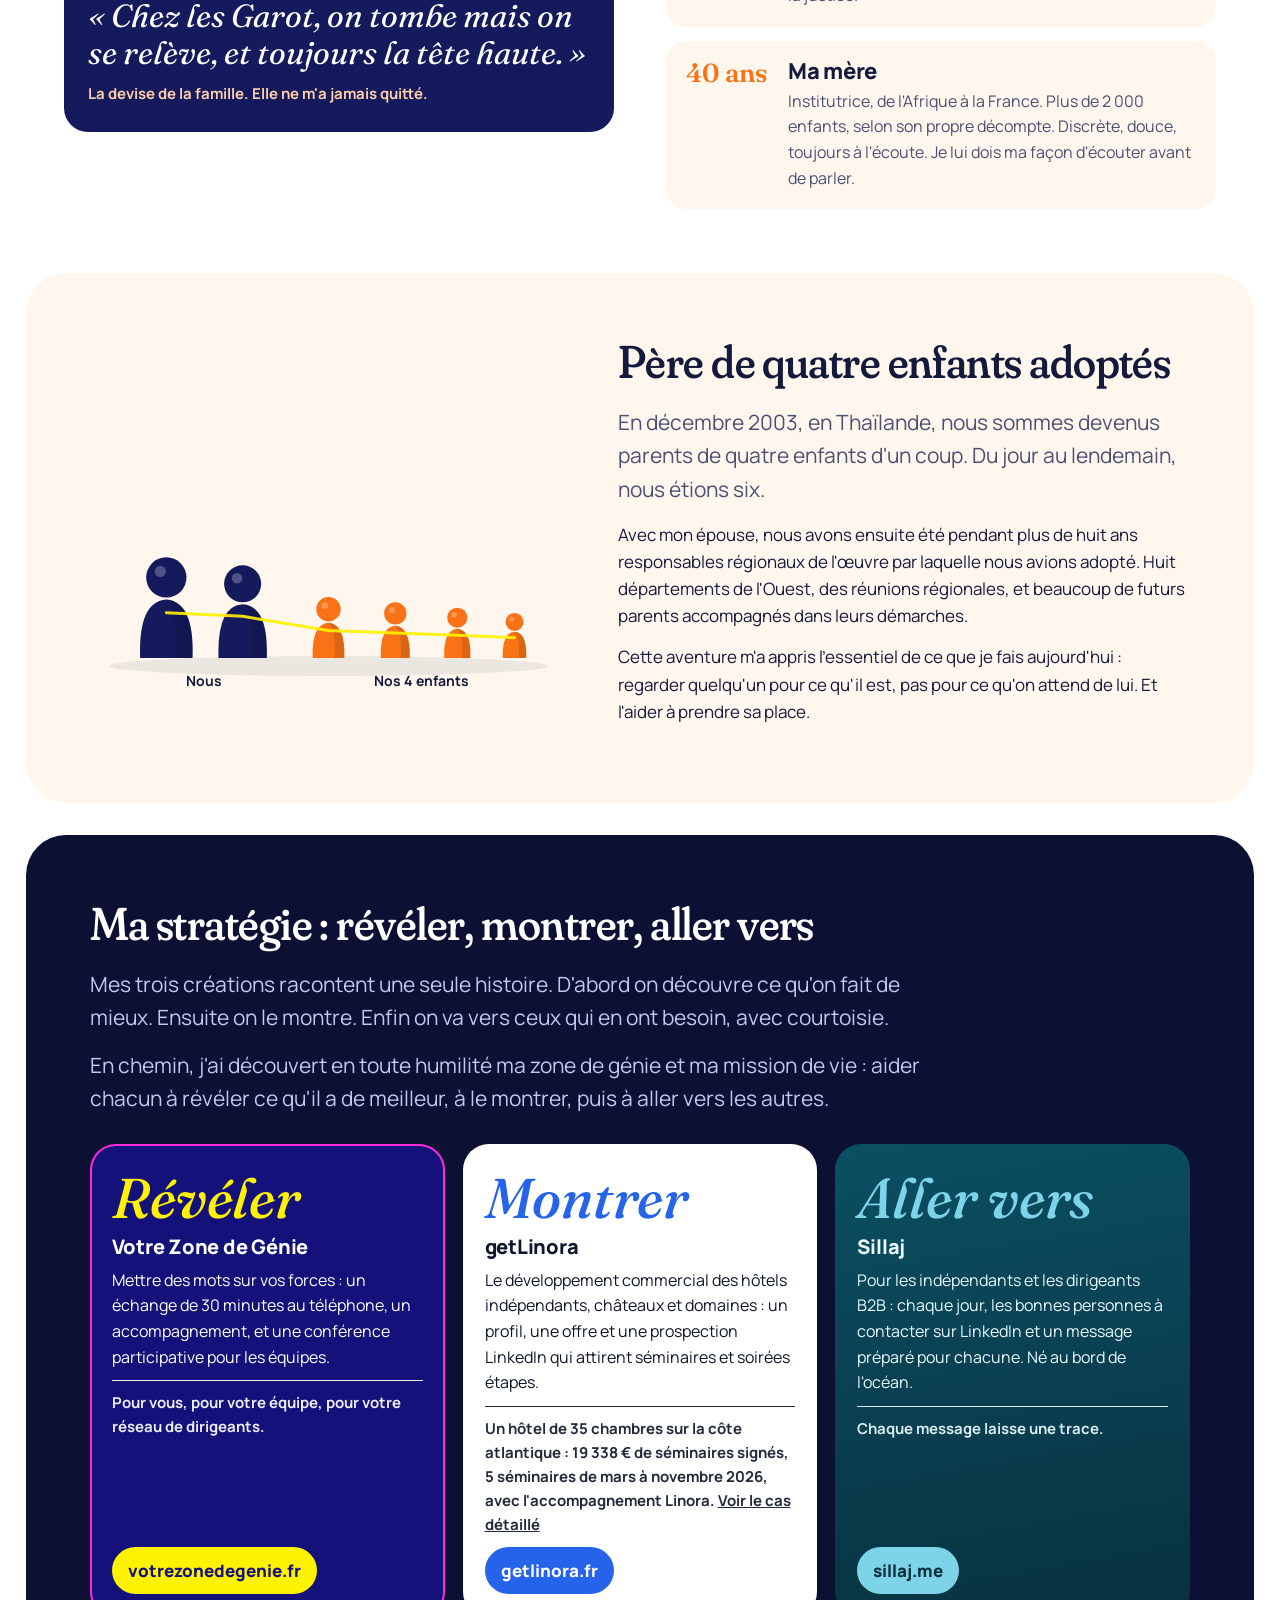
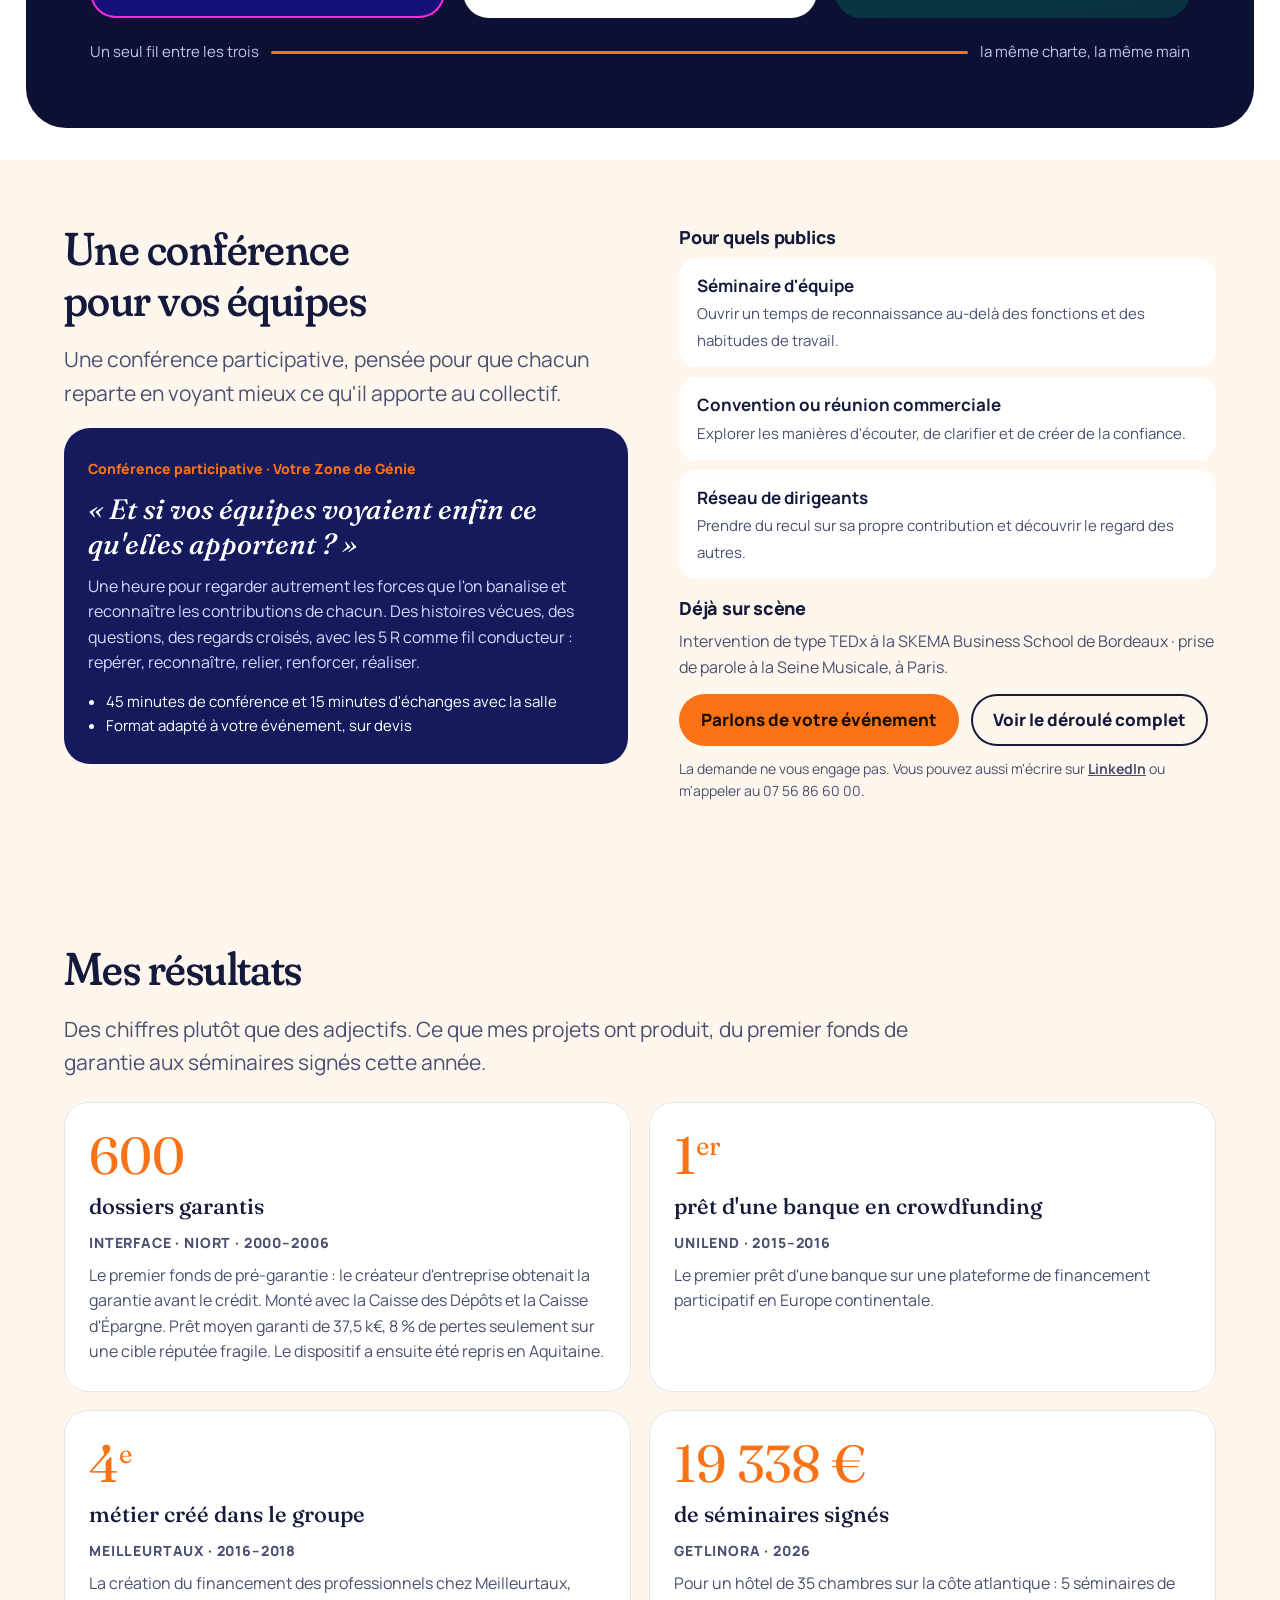
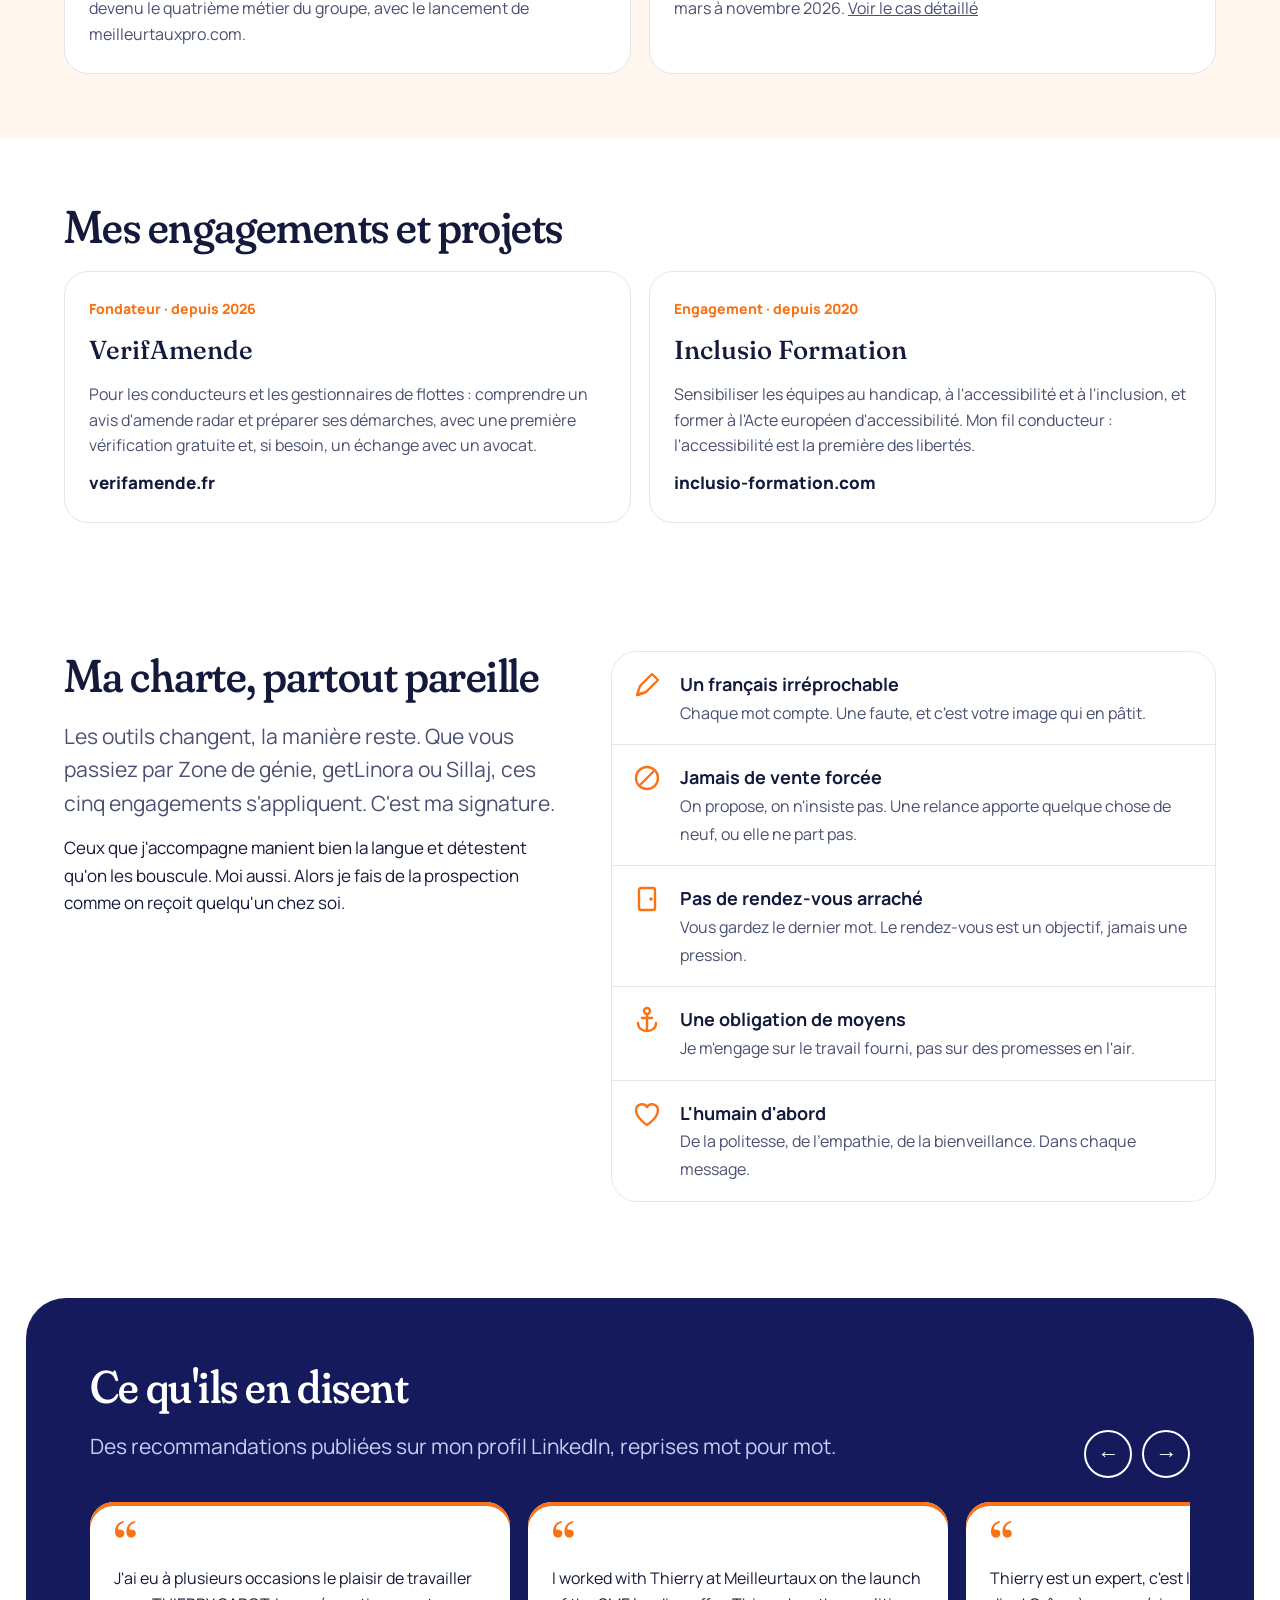
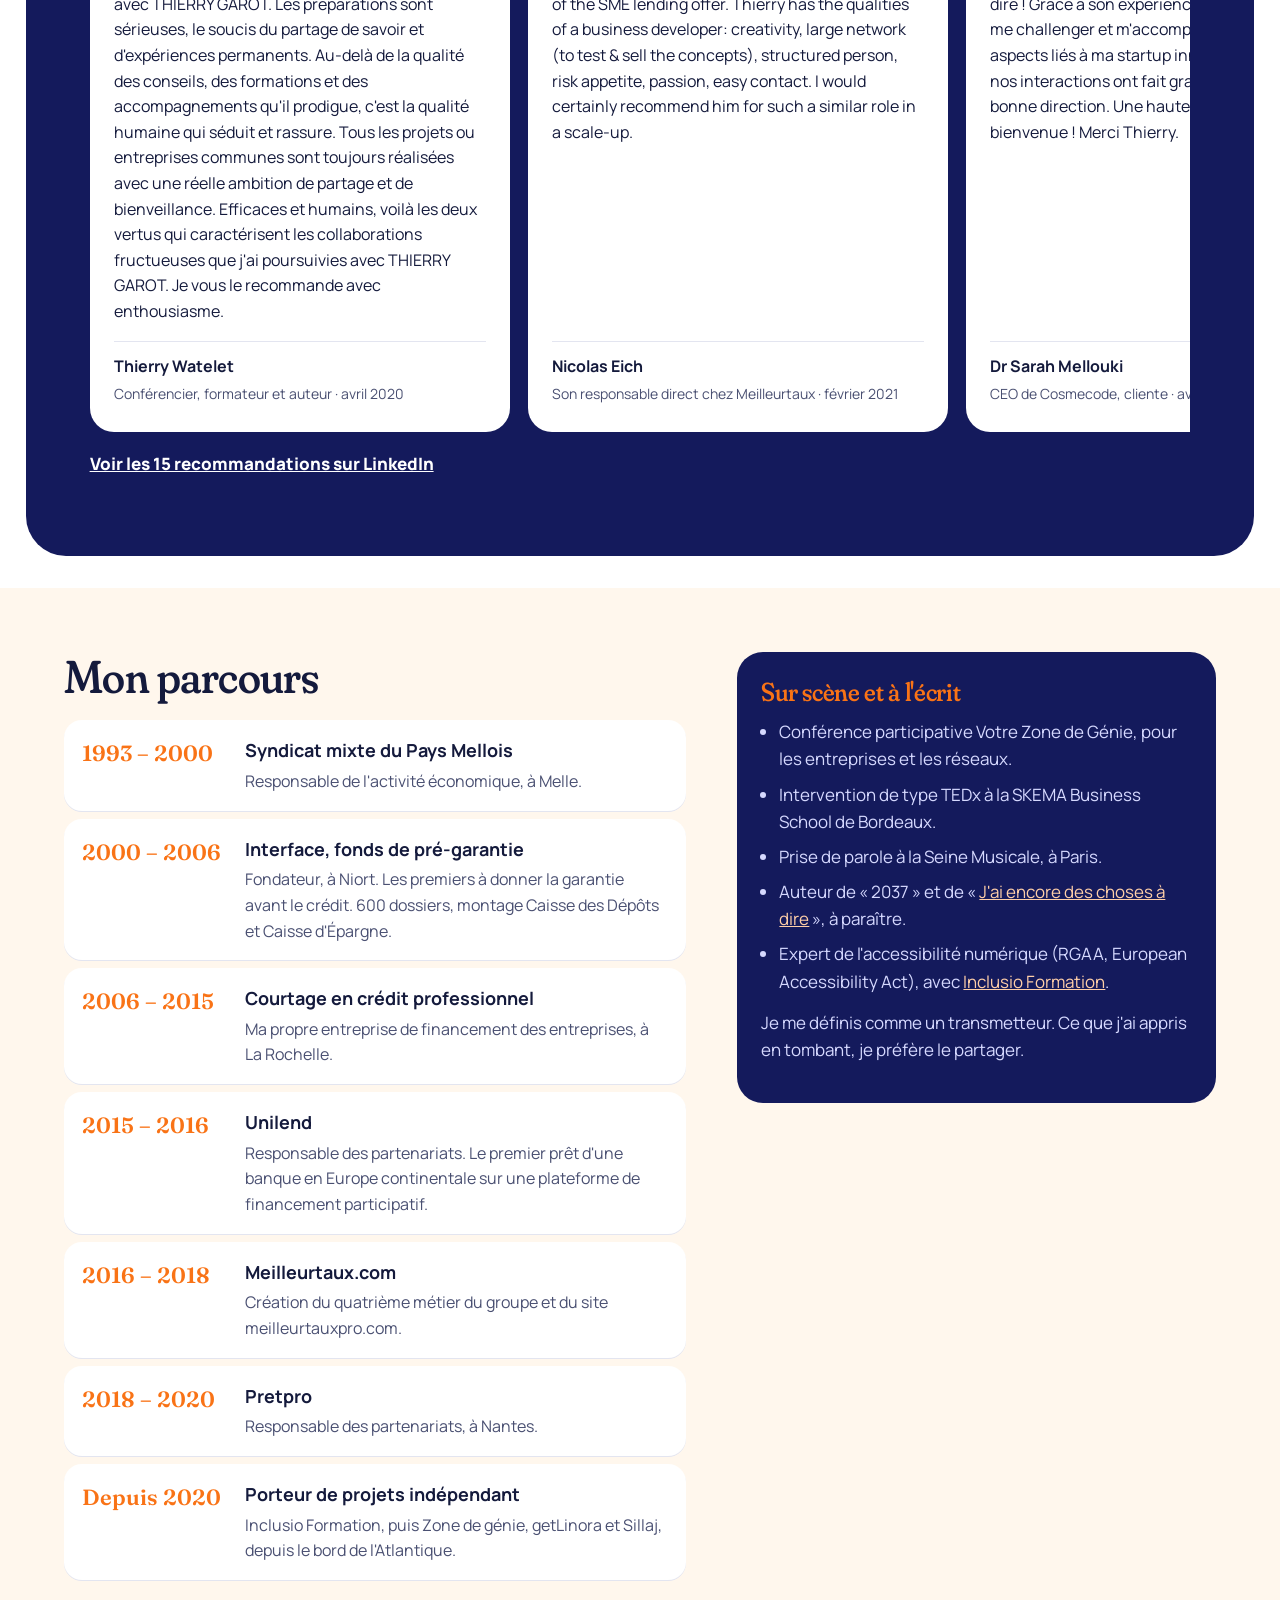
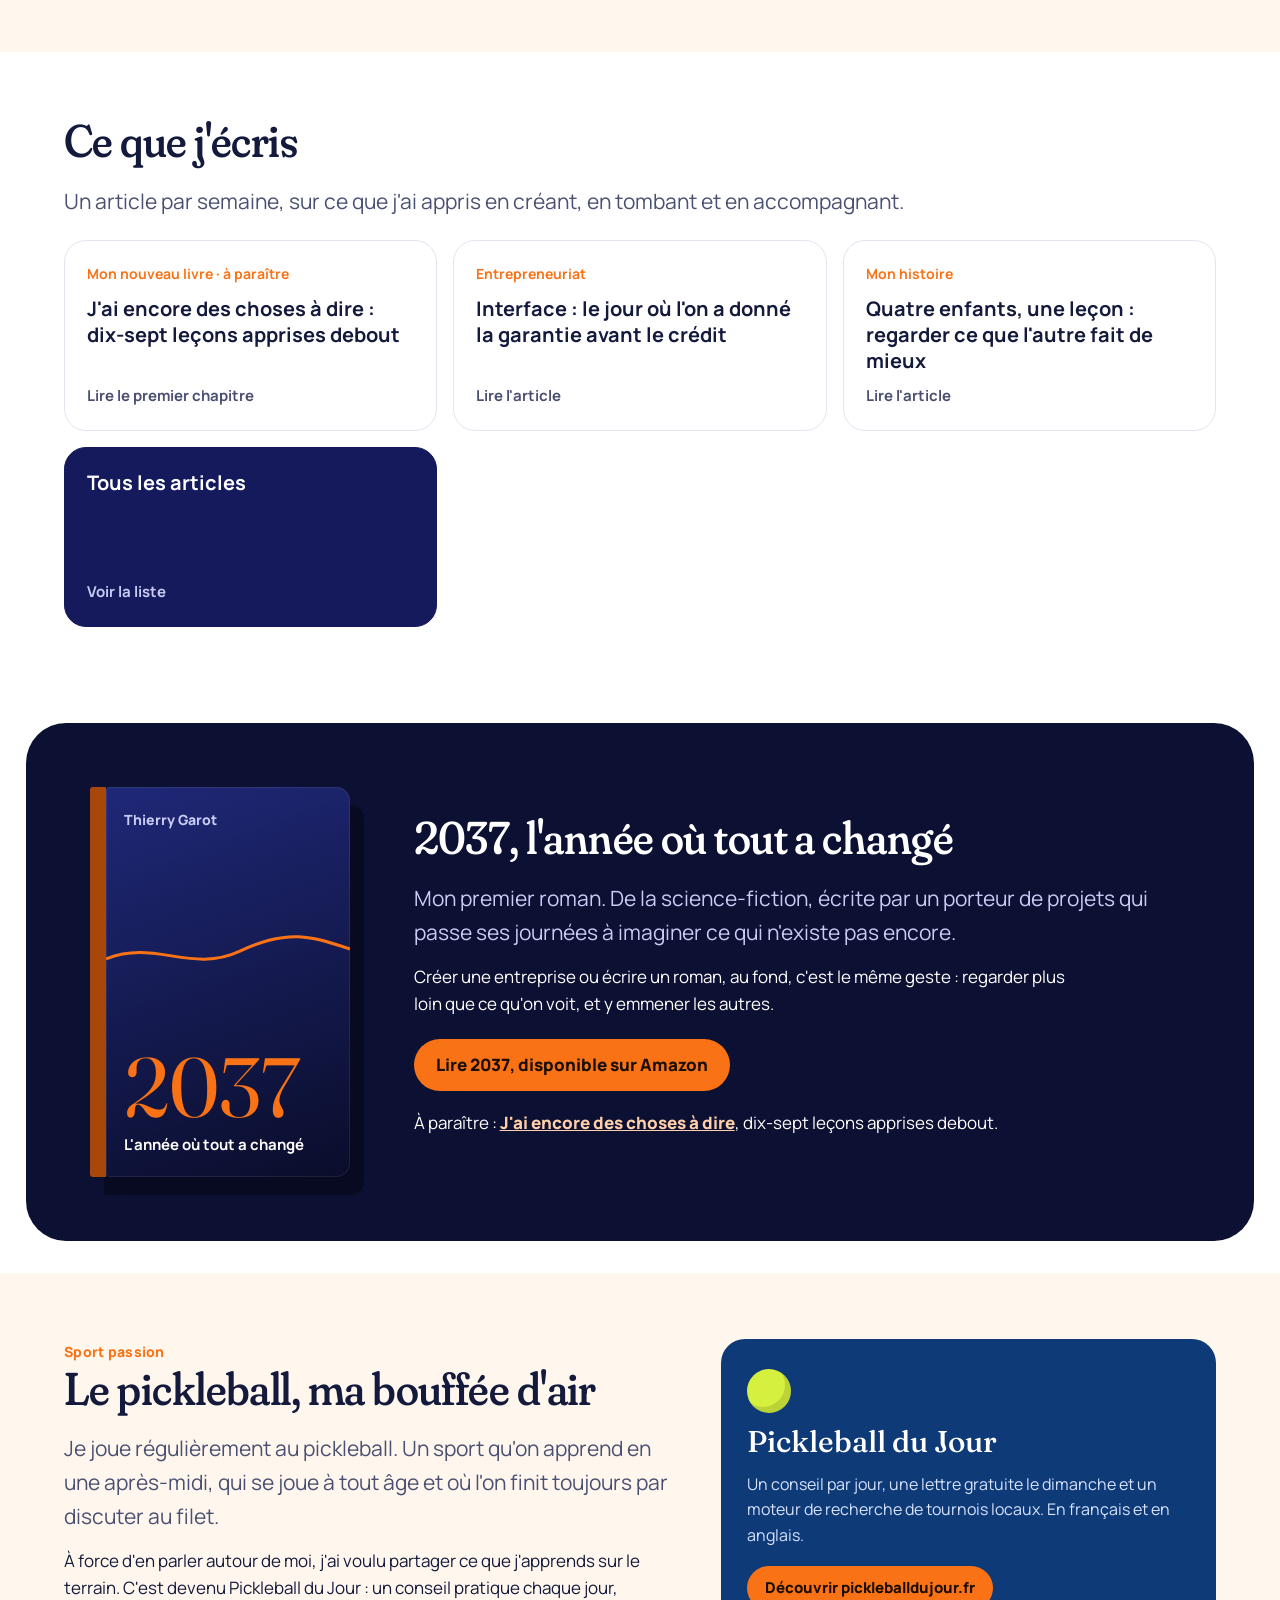
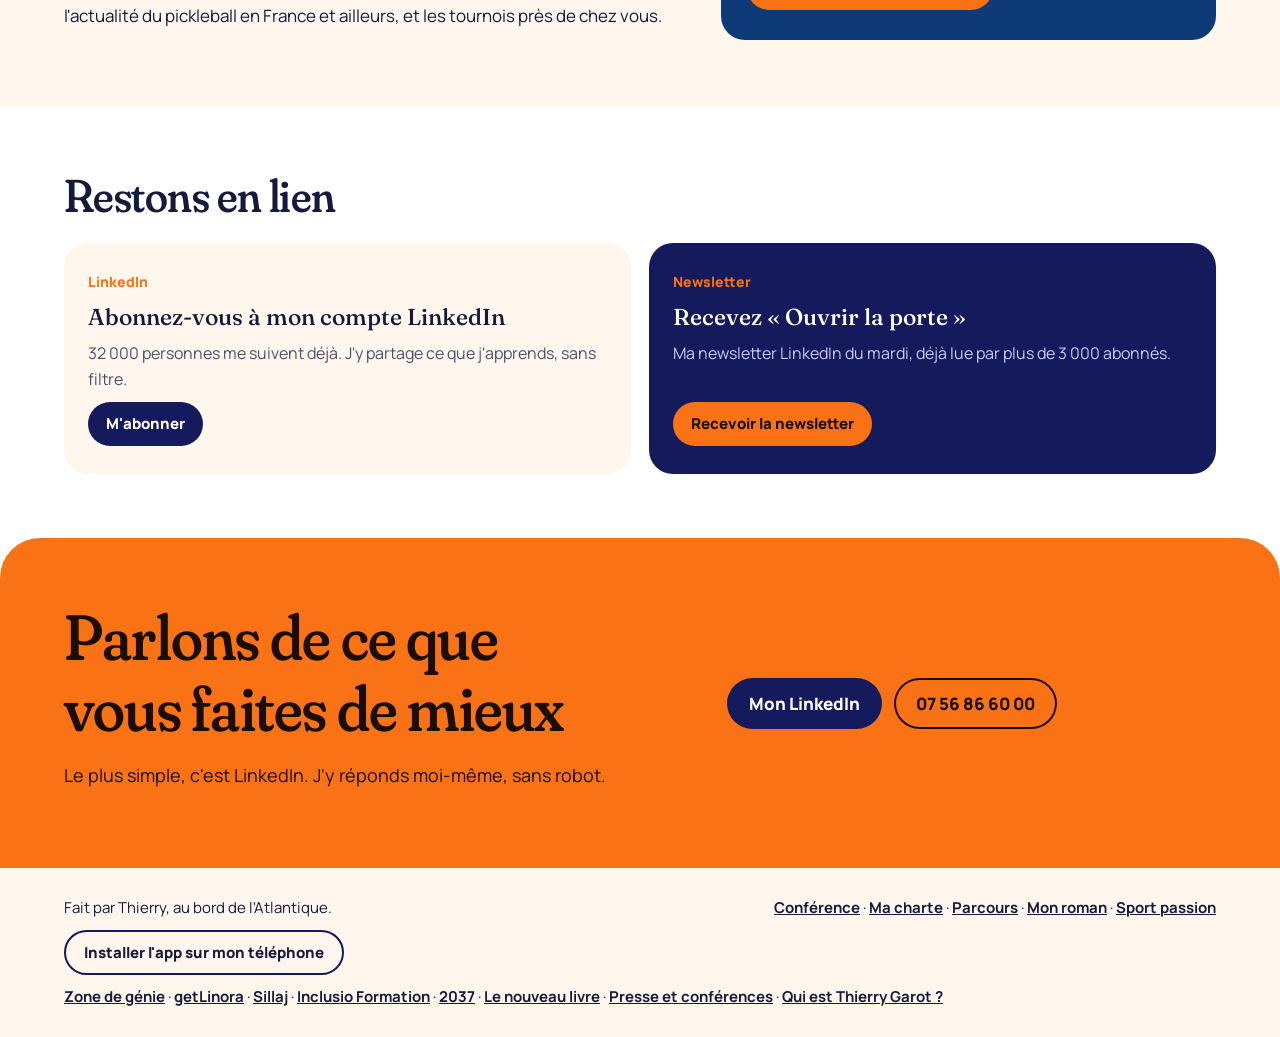
==== commit 298dbd99: "Bouclier SEO : page Qui est Thierry Garot, schema Person enrichi, llms.txt et sitemap Co-Authored-By" ====
--- a/index.html
+++ b/index.html
@@ -26,7 +26,7 @@
 <meta property="og:image" content="https://thierrygarot.fr/img/og-thierry-garot.jpg">
 <meta name="twitter:card" content="summary_large_image">
 <script type="application/ld+json">
-{"@context":"https://schema.org","@type":"Person","name":"Thierry Garot","alternateName":"Thierry Hamdane Garot","url":"https://thierrygarot.fr/","image":"https://thierrygarot.fr/img/thierry-garot.jpg","birthPlace":"Abidjan","jobTitle":"Porteur de projets","description":"Porteur de projets depuis plus de 25 ans, créateur de Votre Zone de Génie, getLinora et Sillaj. Engagé pour l'accessibilité et l'inclusion du handicap.","knowsAbout":["LinkedIn","Prospection commerciale","Accessibilité numérique","European Accessibility Act","Partenariats bancaires","Entrepreneuriat"],"award":"Top 100 Handicap France","sameAs":["https://www.linkedin.com/in/thierry-garot"],"founder":[{"@type":"Organization","name":"Votre Zone de Génie","url":"https://votrezonedegenie.fr"},{"@type":"Organization","name":"getLinora","url":"https://getlinora.fr"},{"@type":"Organization","name":"Sillaj","url":"https://sillaj.me"},{"@type":"Organization","name":"VerifAmende","url":"https://verifamende.fr"}]}
+{"@context": "https://schema.org", "@graph": [{"@type": "Person", "name": "Thierry Garot", "alternateName": "Thierry Hamdane Garot", "url": "https://thierrygarot.fr/", "image": "https://thierrygarot.fr/img/thierry-garot.jpg", "birthPlace": "Abidjan", "jobTitle": "Porteur de projets", "description": "Porteur de projets depuis 25 ans, fondateur de getLinora, VerifAmende et Sillaj, formateur en accessibilité numérique avec Inclusio Formation, TOP 100 Handicap France, auteur du roman 2037.", "knowsAbout": ["Accessibilité numérique", "Entrepreneuriat", "European Accessibility Act", "LinkedIn", "Partenariats bancaires", "Permis de conduire et amendes", "Personal branding", "Prospection commerciale", "RGAA"], "award": "Top 100 Handicap France", "sameAs": ["https://www.linkedin.com/in/thierry-garot", "https://www.linkedin.com/newsletters/ouvrir-la-porte-7527429431049584640/", "https://www.instagram.com/thierry_garot17/", "https://www.amazon.fr/dp/B0FYFWJ9XP"], "founder": [{"@type": "Organization", "name": "Votre Zone de Génie", "url": "https://votrezonedegenie.fr"}, {"@type": "Organization", "name": "getLinora", "url": "https://getlinora.fr"}, {"@type": "Organization", "name": "Sillaj", "url": "https://sillaj.me"}, {"@type": "Organization", "name": "VerifAmende", "url": "https://verifamende.fr"}, {"@type": "Organization", "name": "Inclusio Formation", "url": "https://inclusio-formation.com"}], "@id": "https://thierrygarot.fr/#person", "homeLocation": {"@type": "Place", "name": "Charente-Maritime, France"}}, {"@type": "Book", "name": "2037, l'année où tout a changé", "author": {"@id": "https://thierrygarot.fr/#person"}, "url": "https://www.amazon.fr/dp/B0FYFWJ9XP", "inLanguage": "fr", "genre": "Roman d'anticipation"}]}
 </script>
 <link rel="preconnect" href="https://fonts.googleapis.com">
 <link href="https://fonts.googleapis.com/css2?family=Fraunces:ital,opsz,wght,SOFT@0,9..144,400..700,100;1,9..144,400..700,100&family=Manrope:wght@400;500;700;800&display=swap" rel="stylesheet">
@@ -586,7 +586,7 @@
     <span>Fait par Thierry, au bord de l'Atlantique.</span>
     <span class="sec"><a href="#conferences">Conférence</a> · <a href="#charte">Ma charte</a> · <a href="#parcours">Parcours</a> · <a href="#roman">Mon roman</a> · <a href="#sport">Sport passion</a></span>
     <span class="inst"><button type="button" id="installBtn">Installer l'app sur mon téléphone</button><small id="installTip" hidden>Sur iPhone : touchez Partager, puis « Sur l'écran d'accueil ». Sur Android : menu ⋮, puis « Installer l'application ».</small></span>
-    <span><a href="https://votrezonedegenie.fr">Zone de génie</a> · <a href="https://getlinora.fr">getLinora</a> · <a href="https://sillaj.me">Sillaj</a> · <a href="https://inclusio-formation.com">Inclusio Formation</a> · <a href="https://www.amazon.fr/dp/B0FYFWJ9XP">2037</a> · <a href="livre/">Le nouveau livre</a> · <a href="presse/">Presse et conférences</a></span>
+    <span><a href="https://votrezonedegenie.fr">Zone de génie</a> · <a href="https://getlinora.fr">getLinora</a> · <a href="https://sillaj.me">Sillaj</a> · <a href="https://inclusio-formation.com">Inclusio Formation</a> · <a href="https://www.amazon.fr/dp/B0FYFWJ9XP">2037</a> · <a href="livre/">Le nouveau livre</a> · <a href="presse/">Presse et conférences</a> · <a href="qui-est-thierry-garot/">Qui est Thierry Garot ?</a></span>
   </div>
 </footer>
 
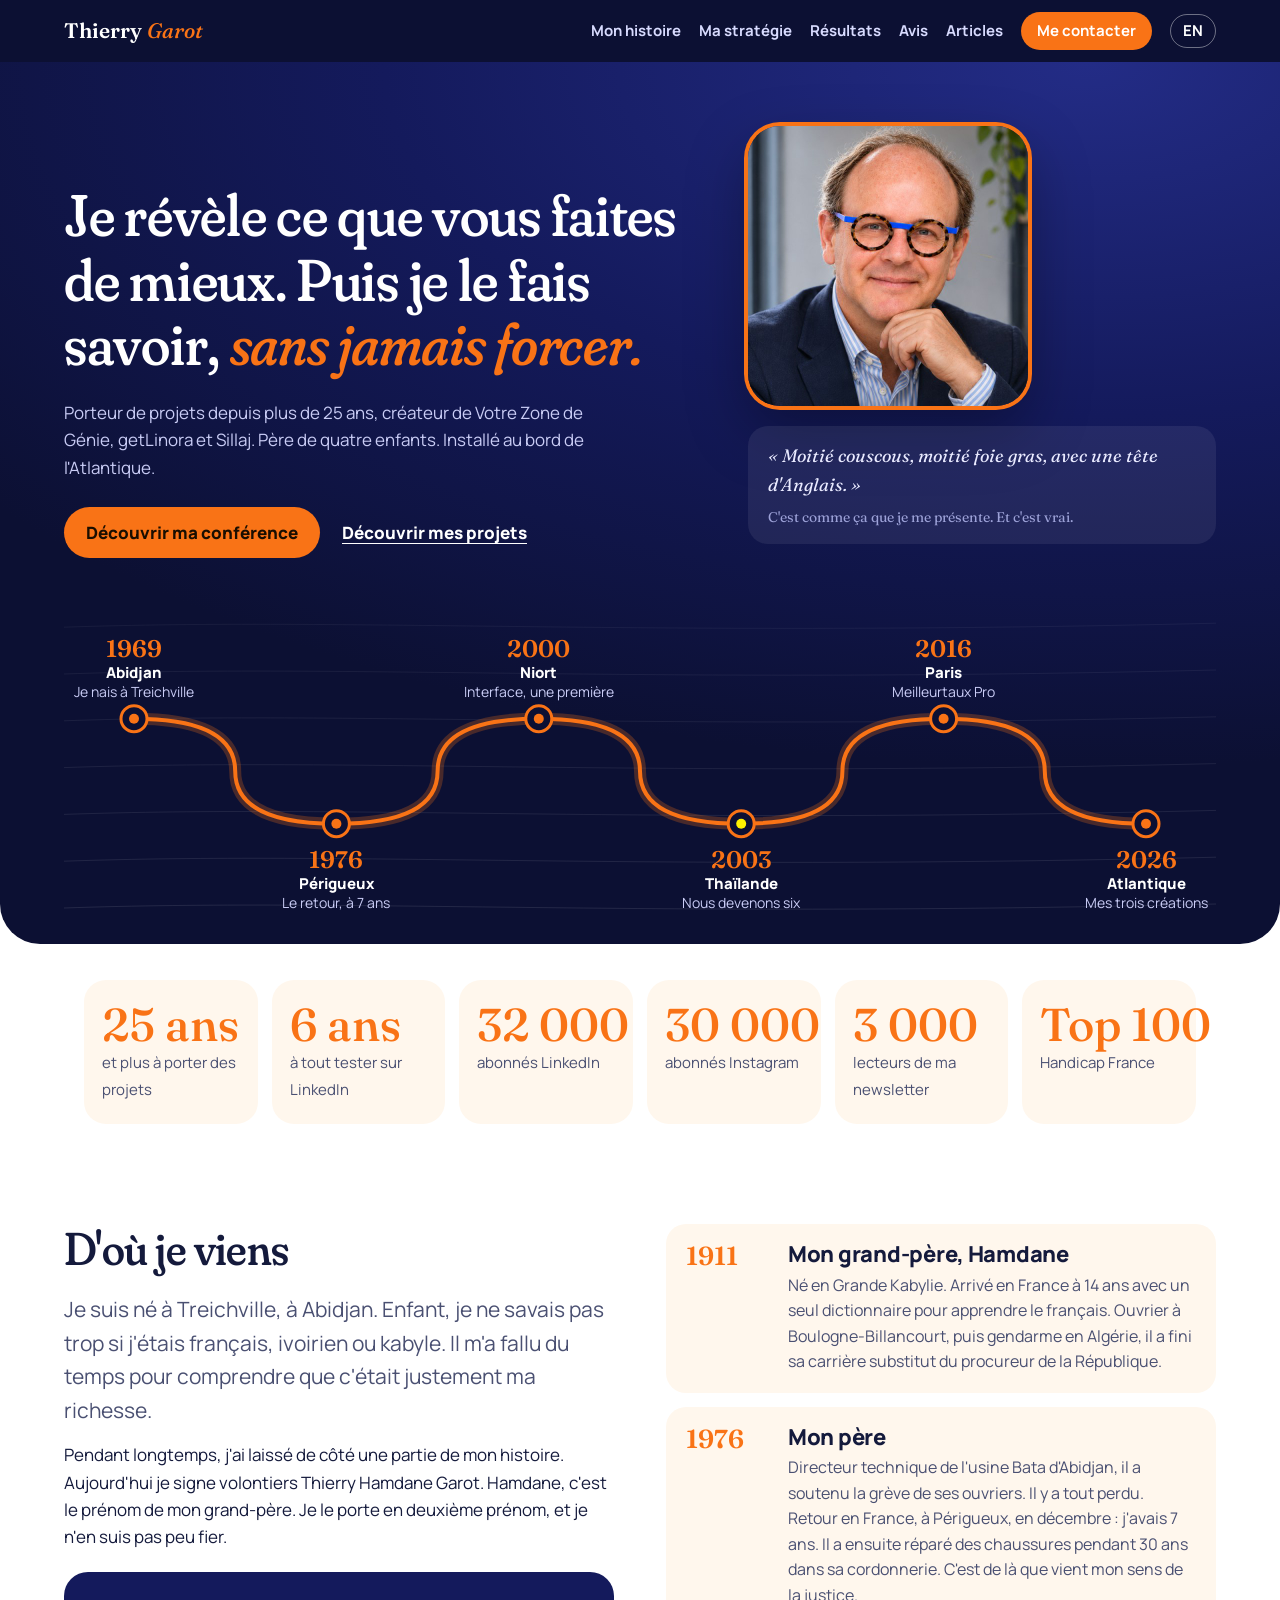
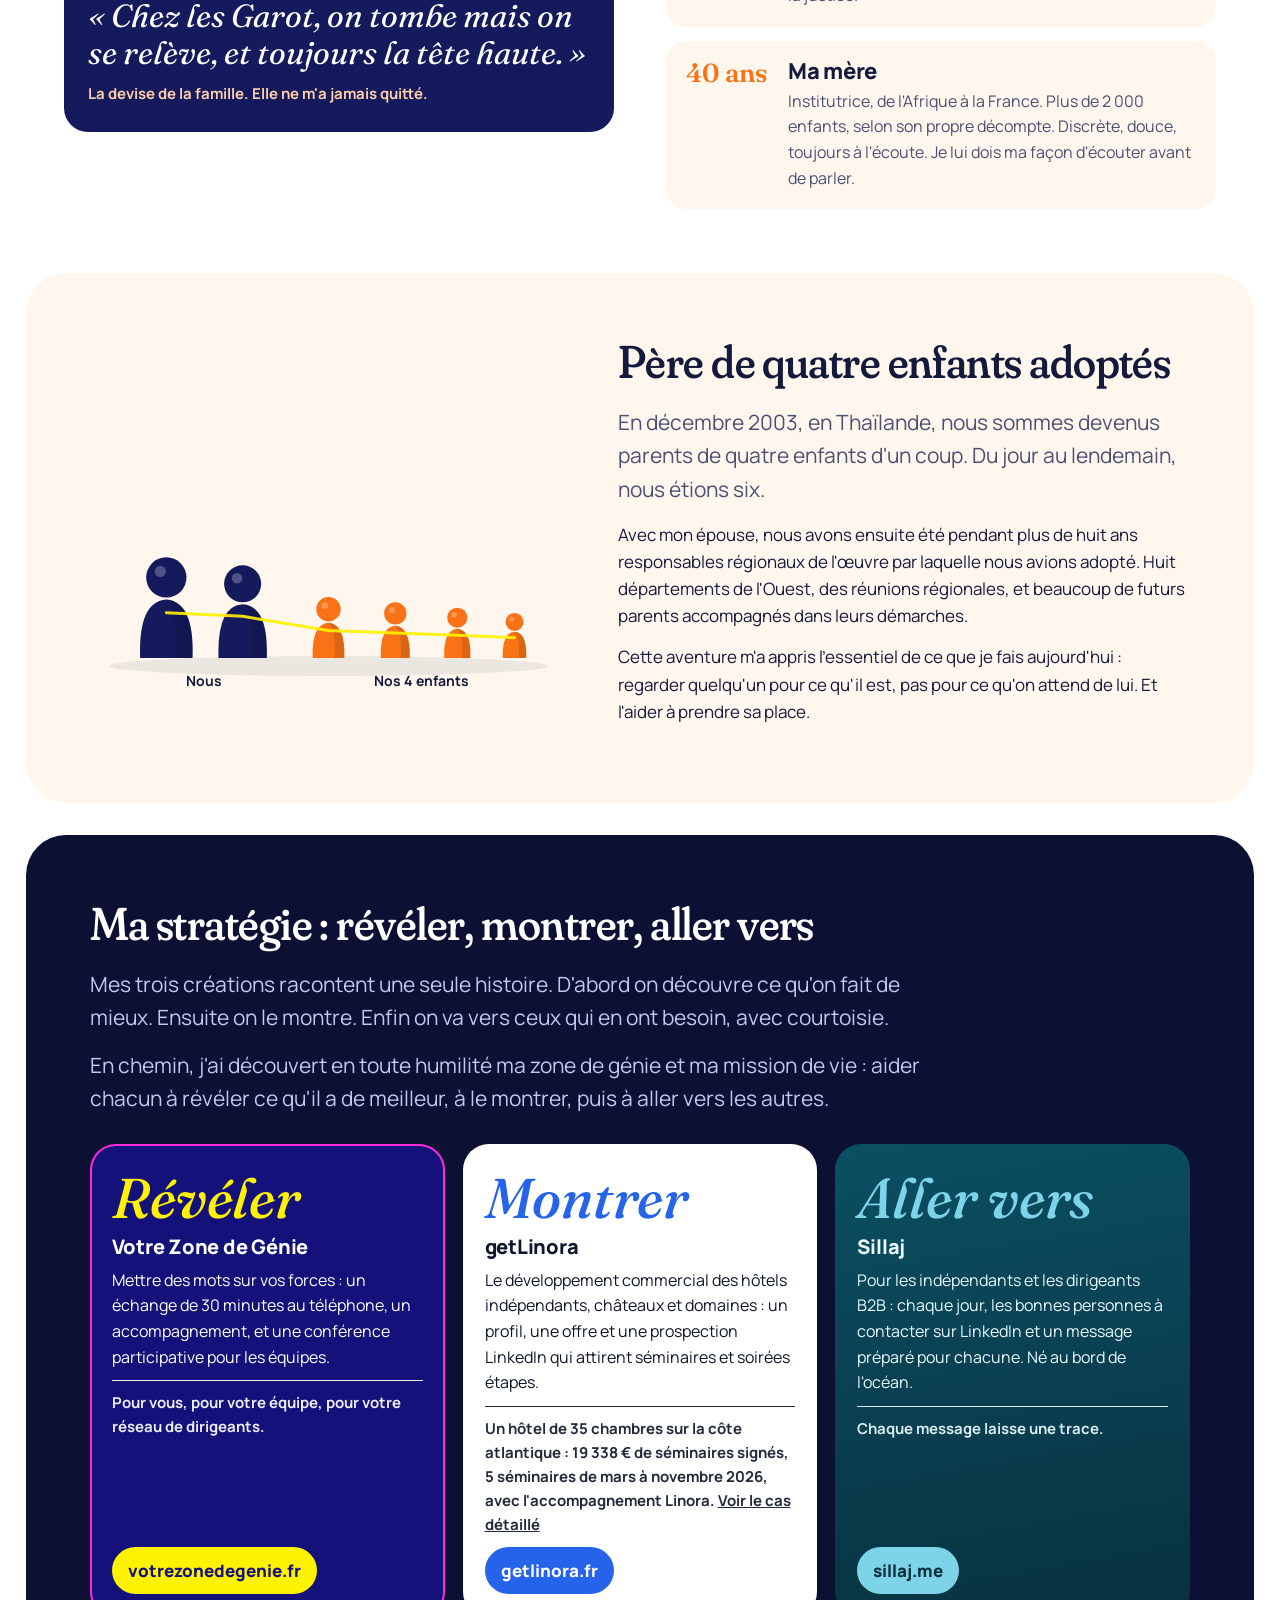
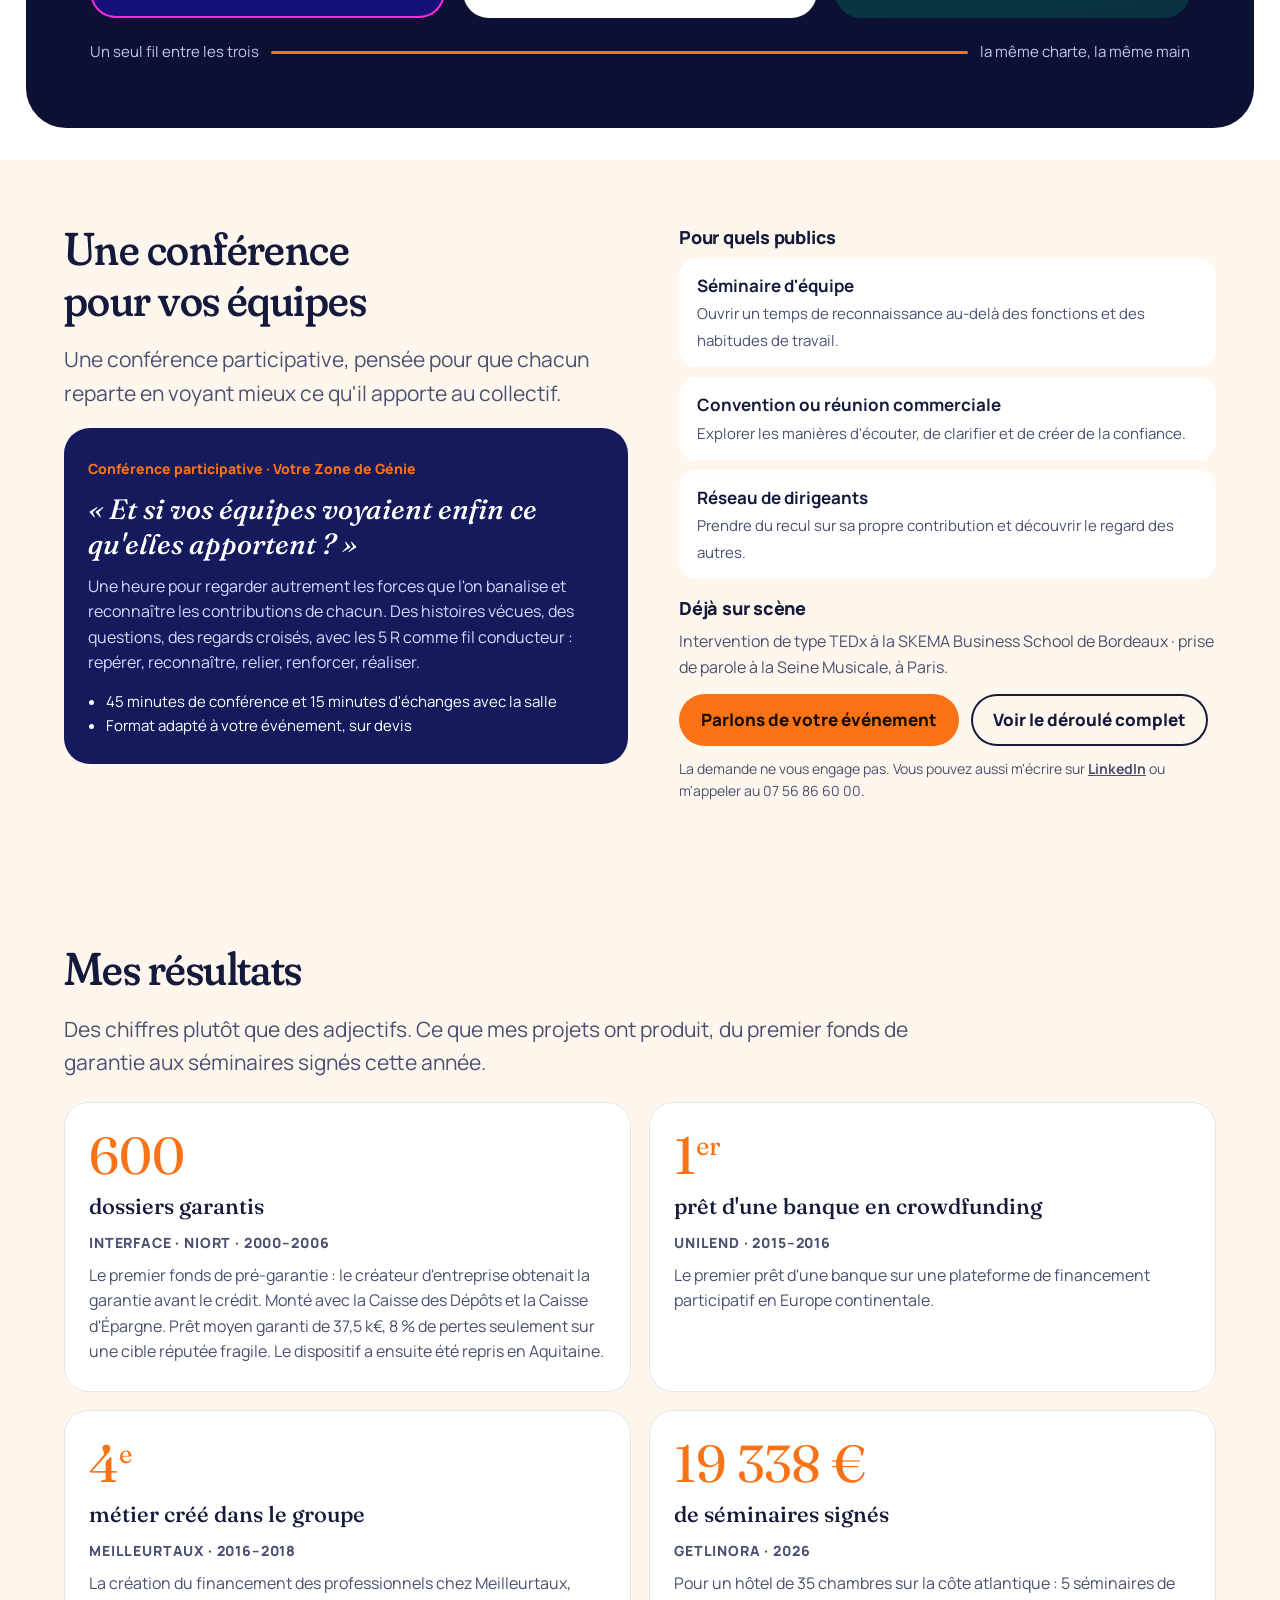
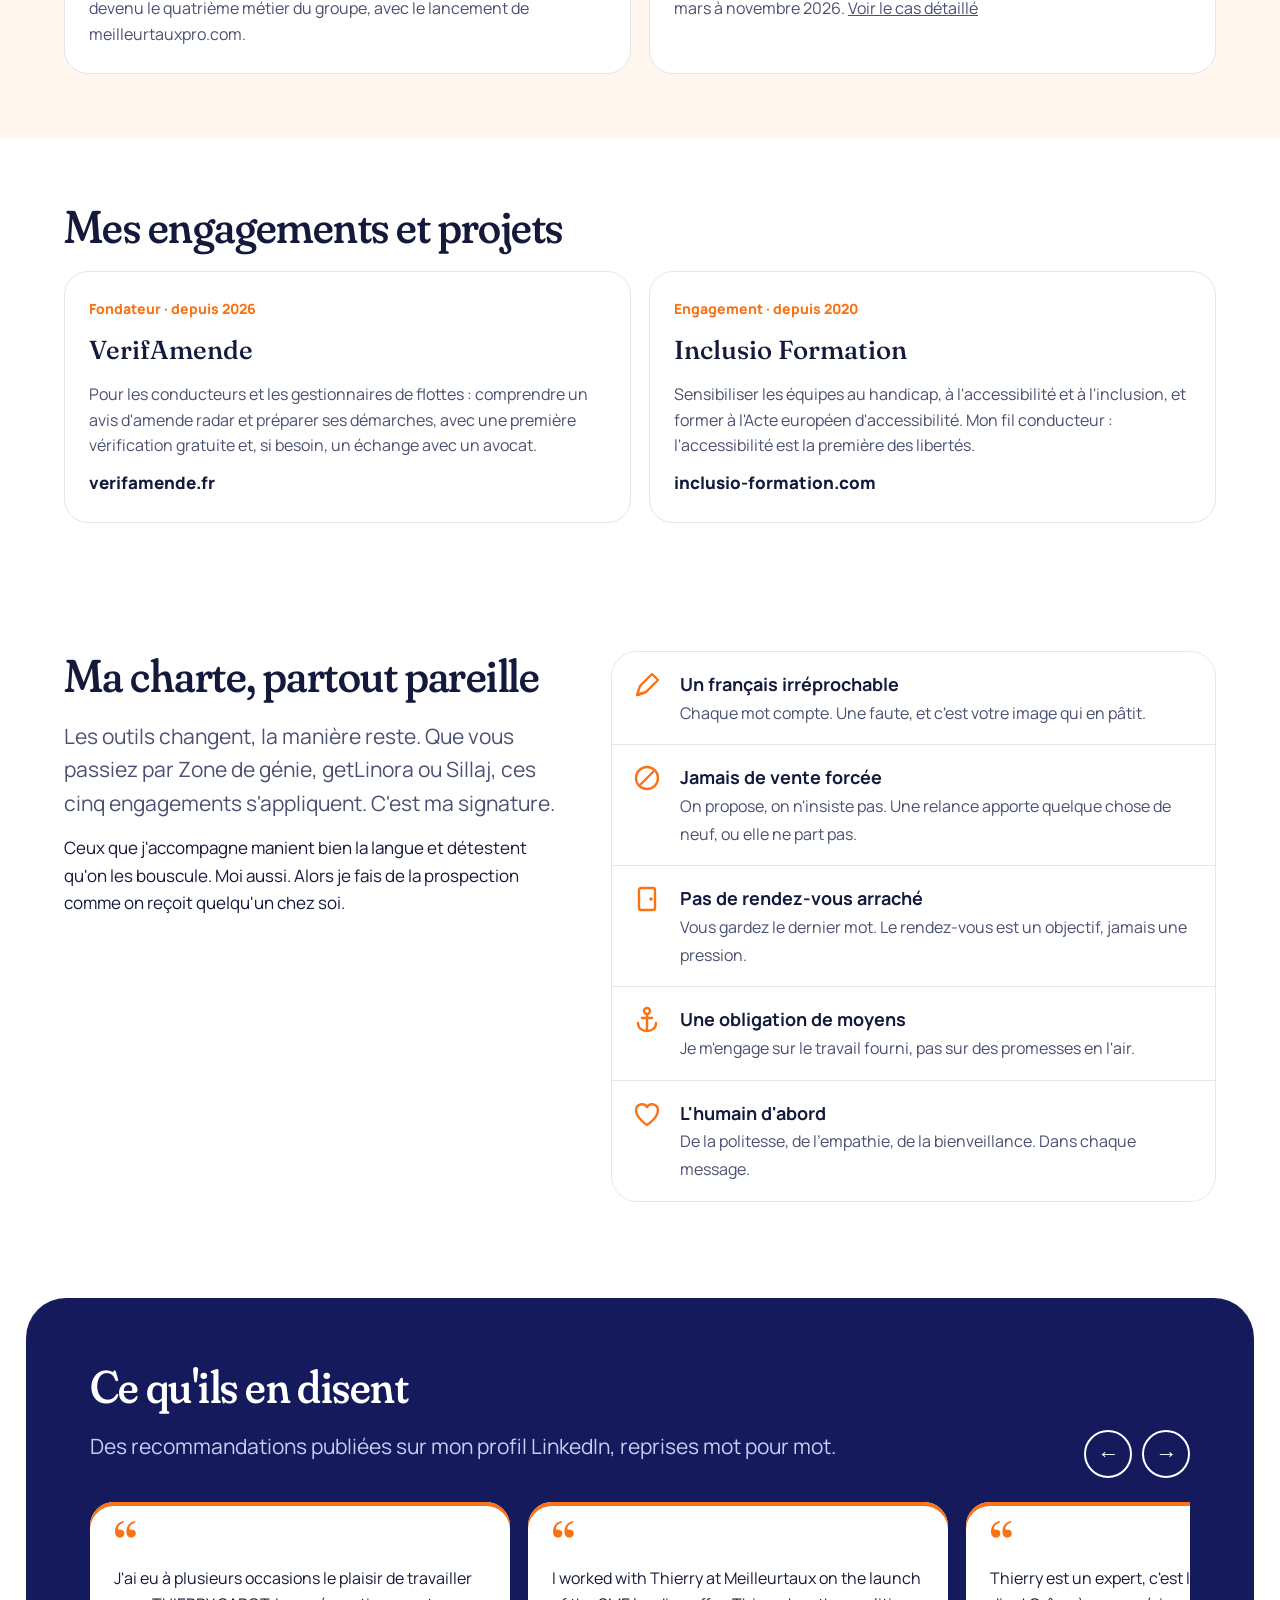
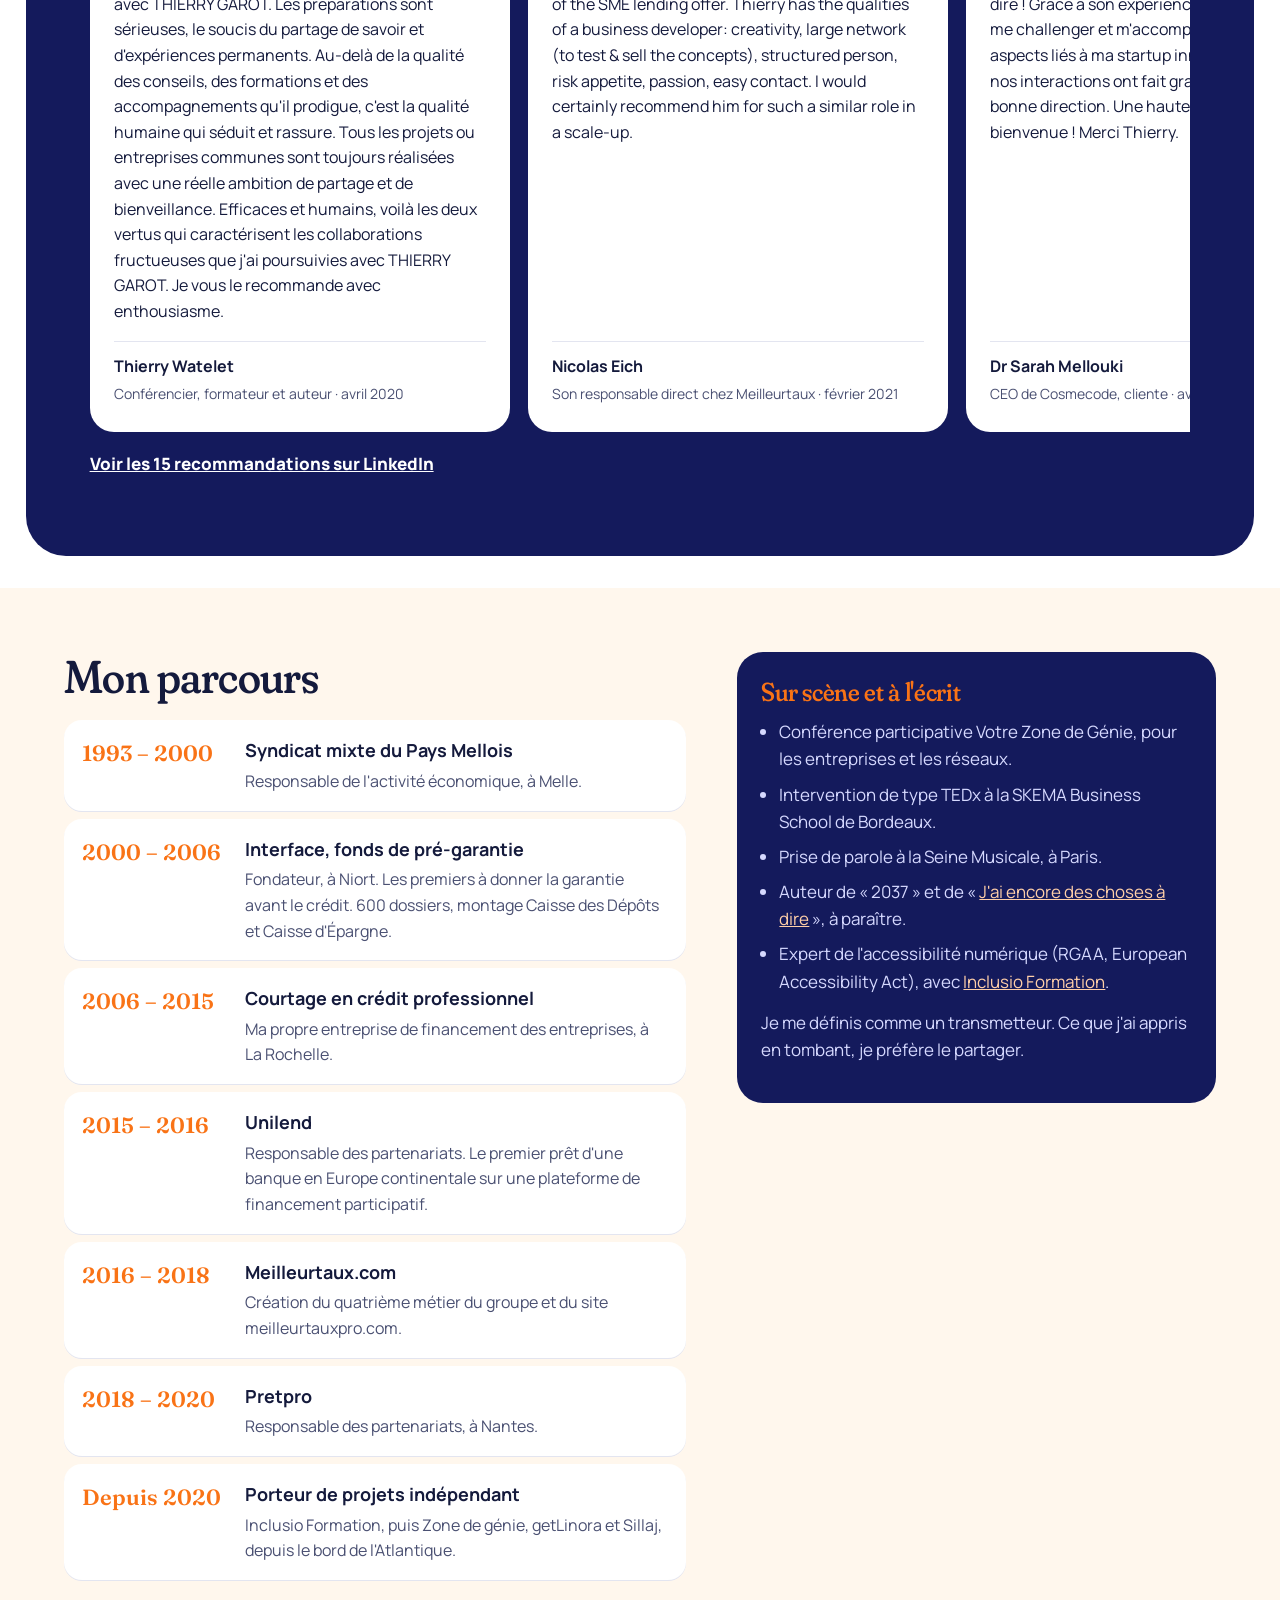
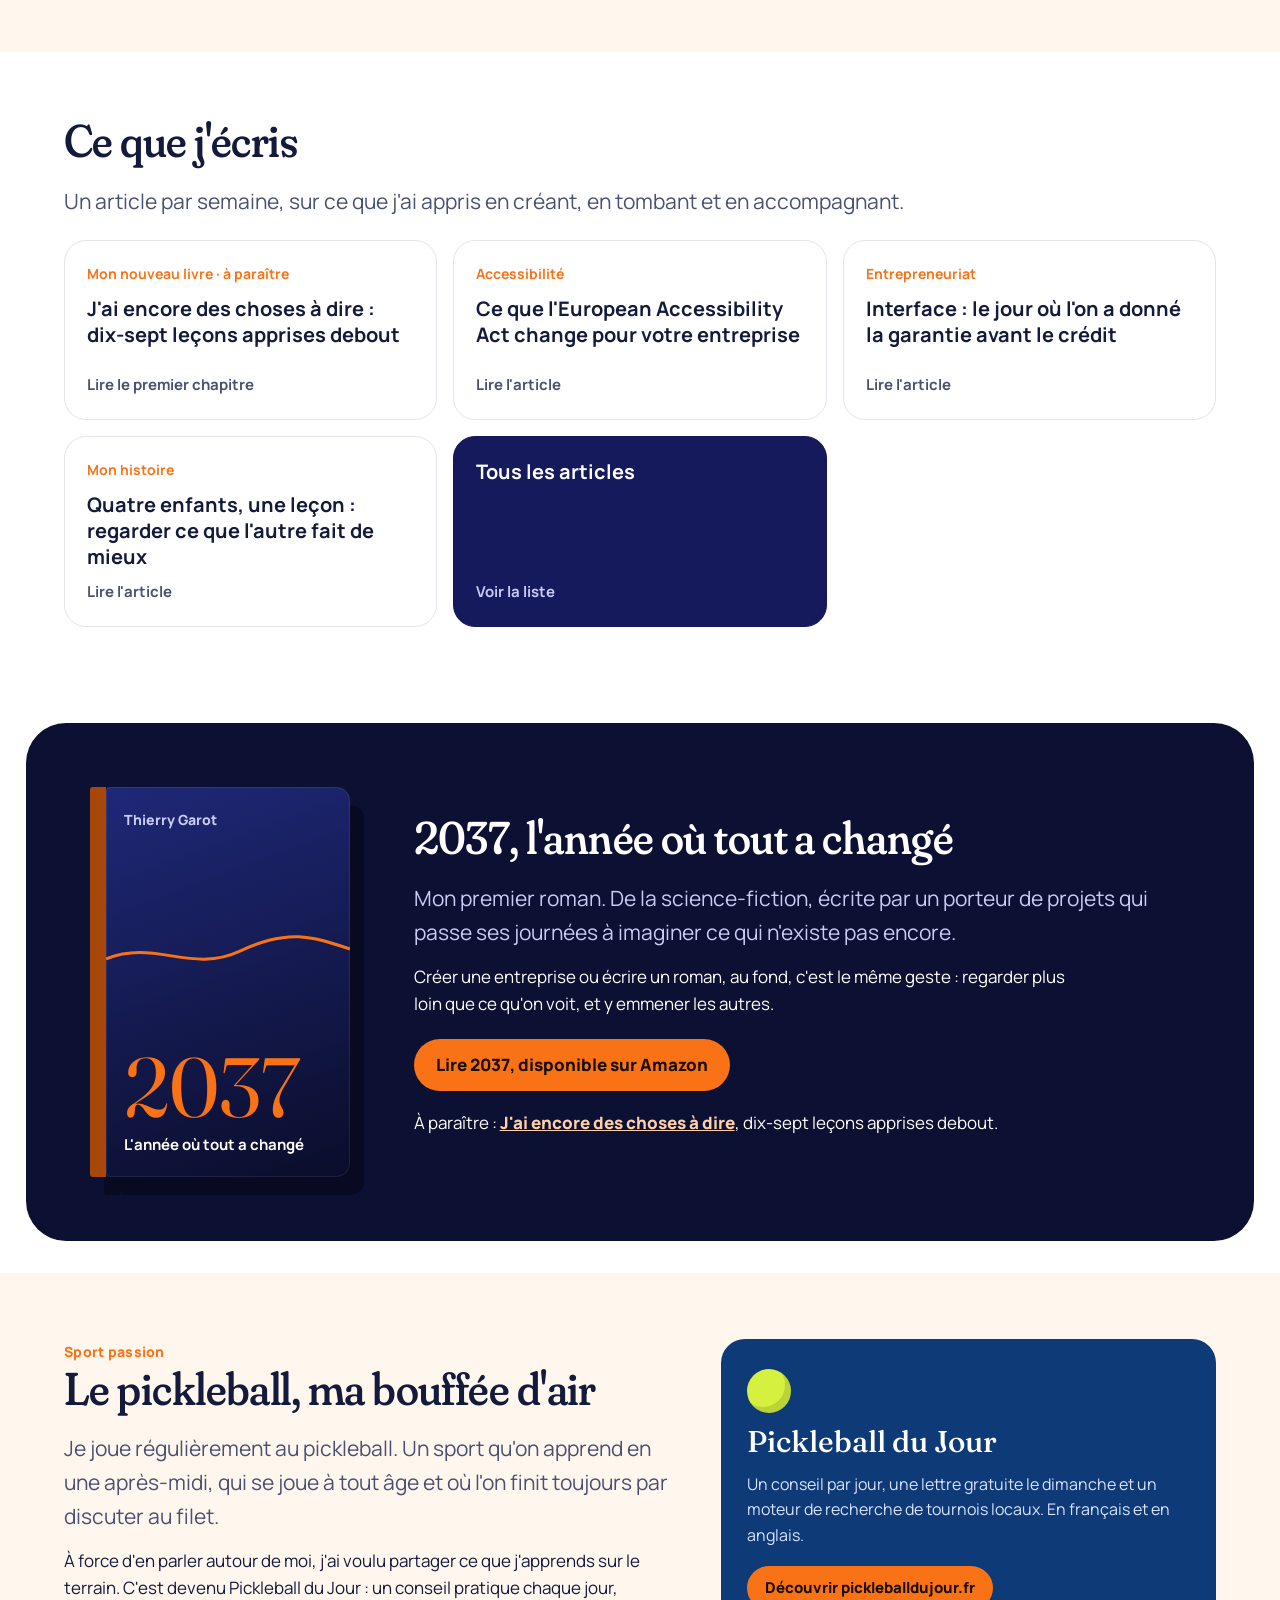
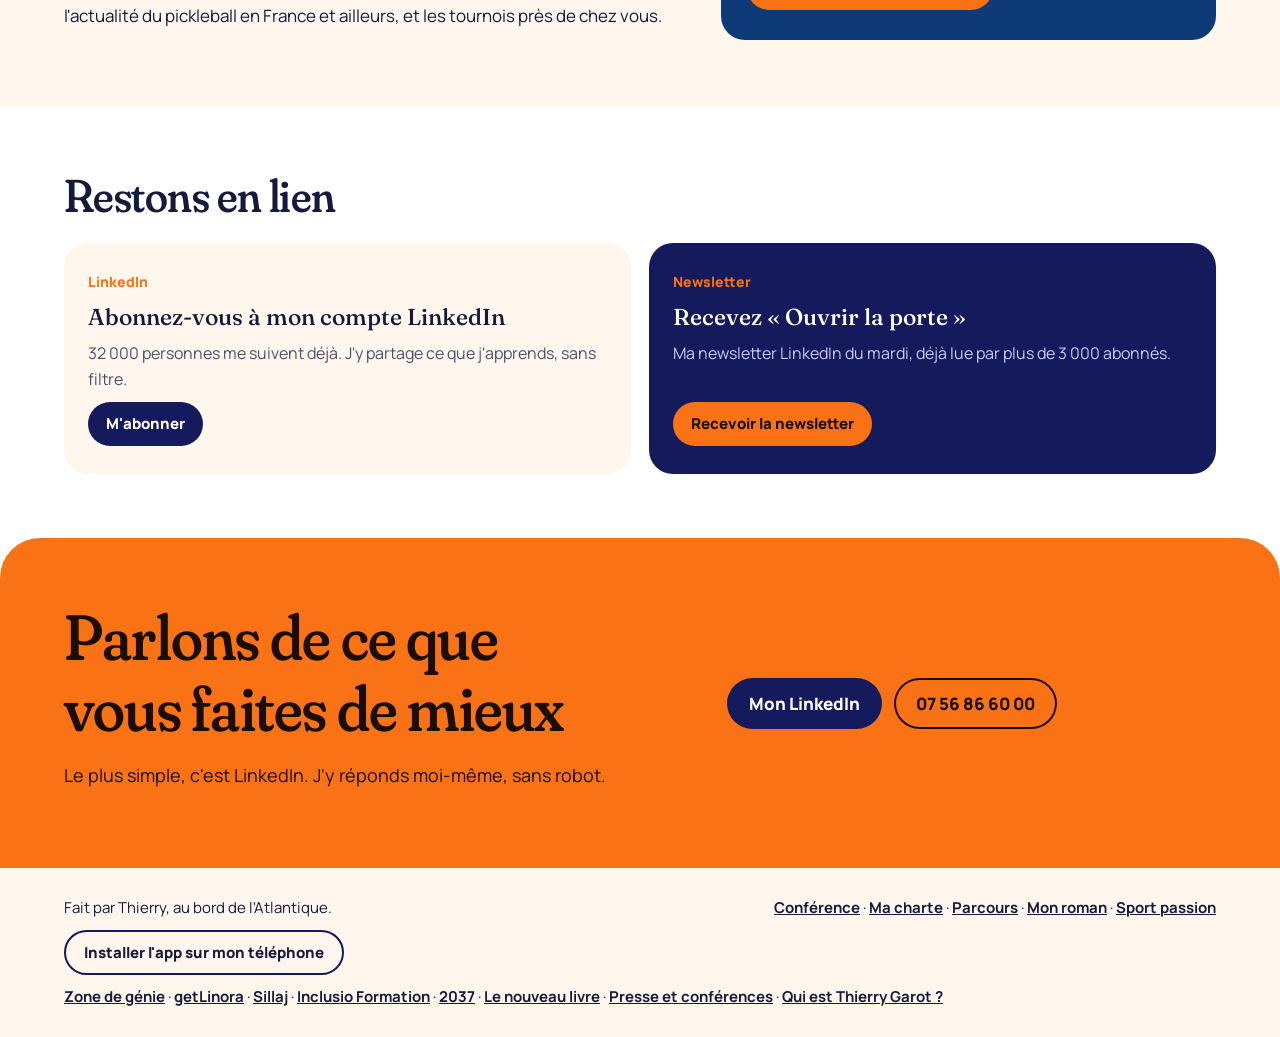
==== commit 129c4a6b: "Article : accessibilité numérique et European Accessibility Act Co-Authored-By: Claude Opus 5.5 <nor" ====
--- a/index.html
+++ b/index.html
@@ -515,6 +515,7 @@
     <p class="lead">Un article par semaine, sur ce que j'ai appris en créant, en tombant et en accompagnant.</p>
     <div class="arts">
       <a class="art" href="livre/"><span class="d">Mon nouveau livre · à paraître</span><b>J'ai encore des choses à dire : dix-sept leçons apprises debout</b><span class="more">Lire le premier chapitre</span></a>
+      <a class="art" href="articles/accessibilite-numerique-eaa-entreprises.html"><span class="d">Accessibilité</span><b>Ce que l'European Accessibility Act change pour votre entreprise</b><span class="more">Lire l'article</span></a>
       <a class="art" href="articles/interface-garantie-avant-credit.html"><span class="d">Entrepreneuriat</span><b>Interface : le jour où l'on a donné la garantie avant le crédit</b><span class="more">Lire l'article</span></a>
       <a class="art" href="articles/adoption-talents.html"><span class="d">Mon histoire</span><b>Quatre enfants, une leçon : regarder ce que l'autre fait de mieux</b><span class="more">Lire l'article</span></a>
       <a class="art all" href="articles/"><b>Tous les articles</b><span class="more">Voir la liste</span></a>
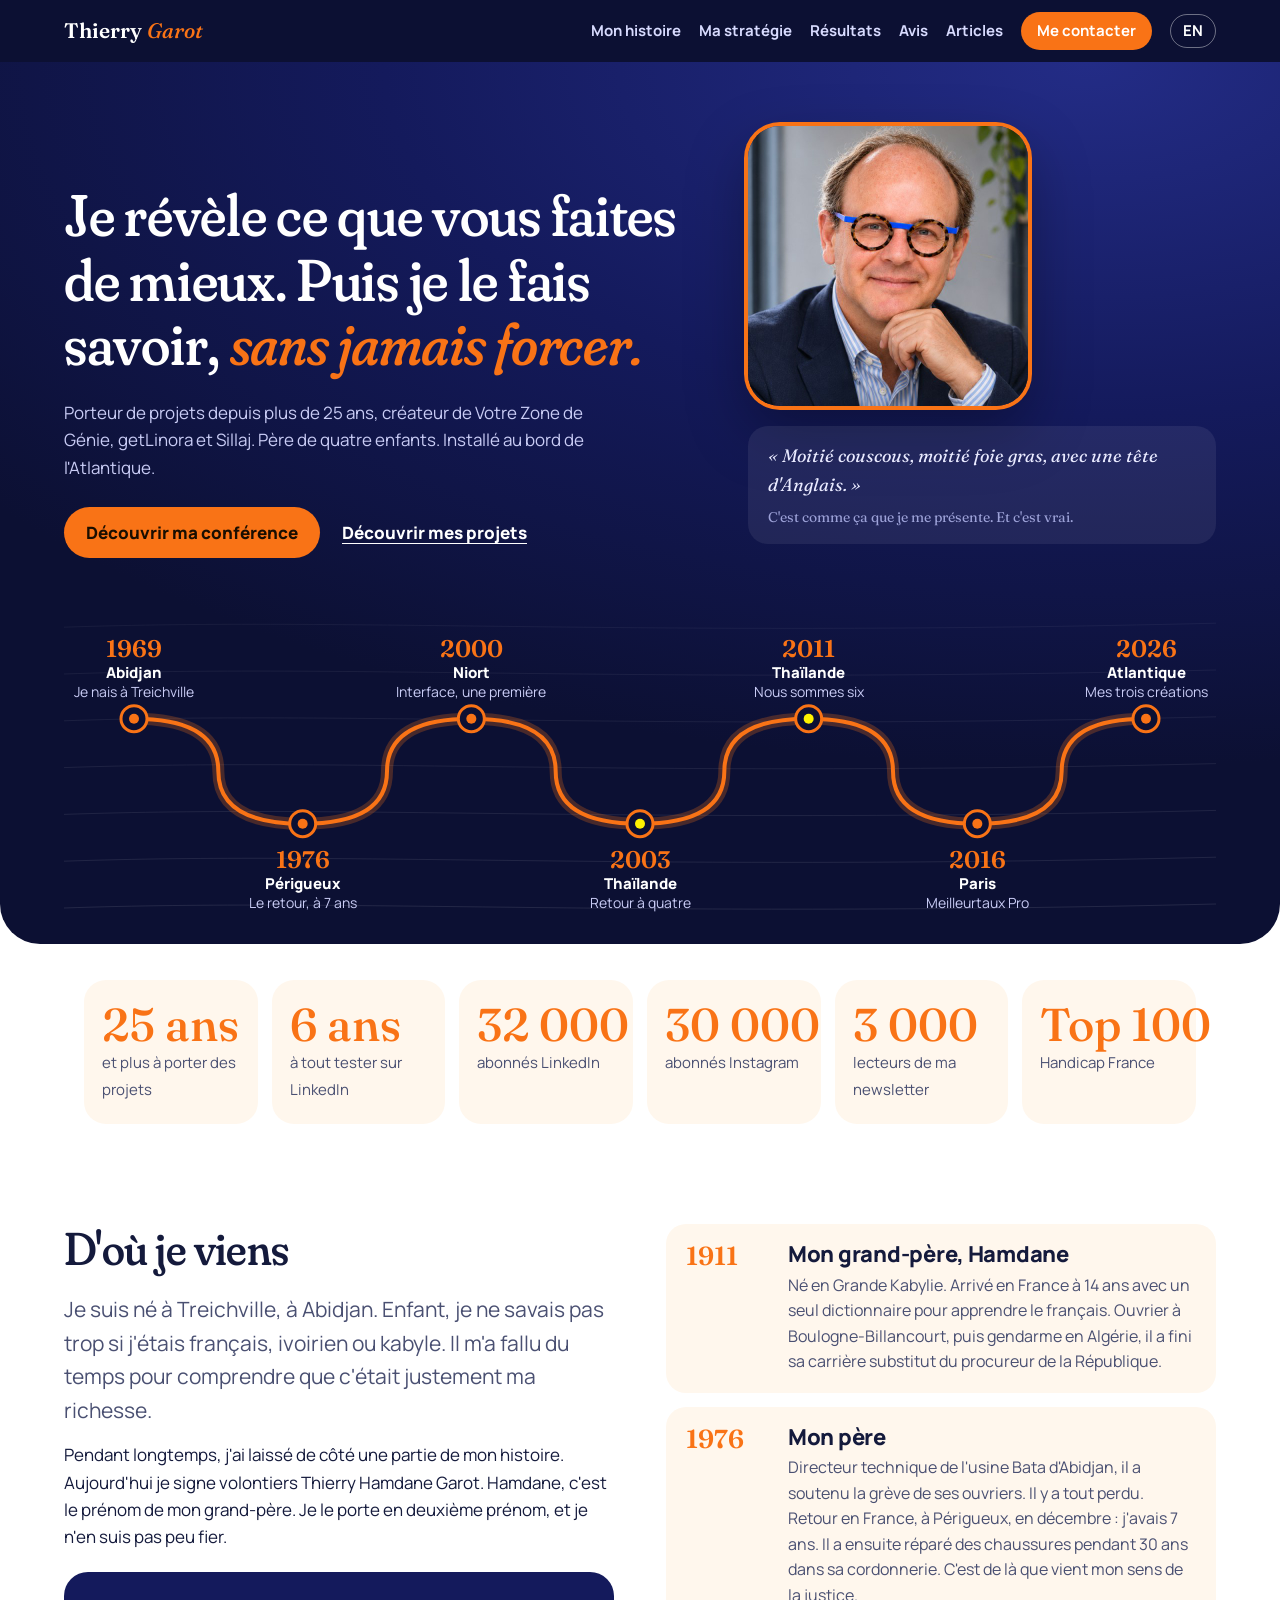
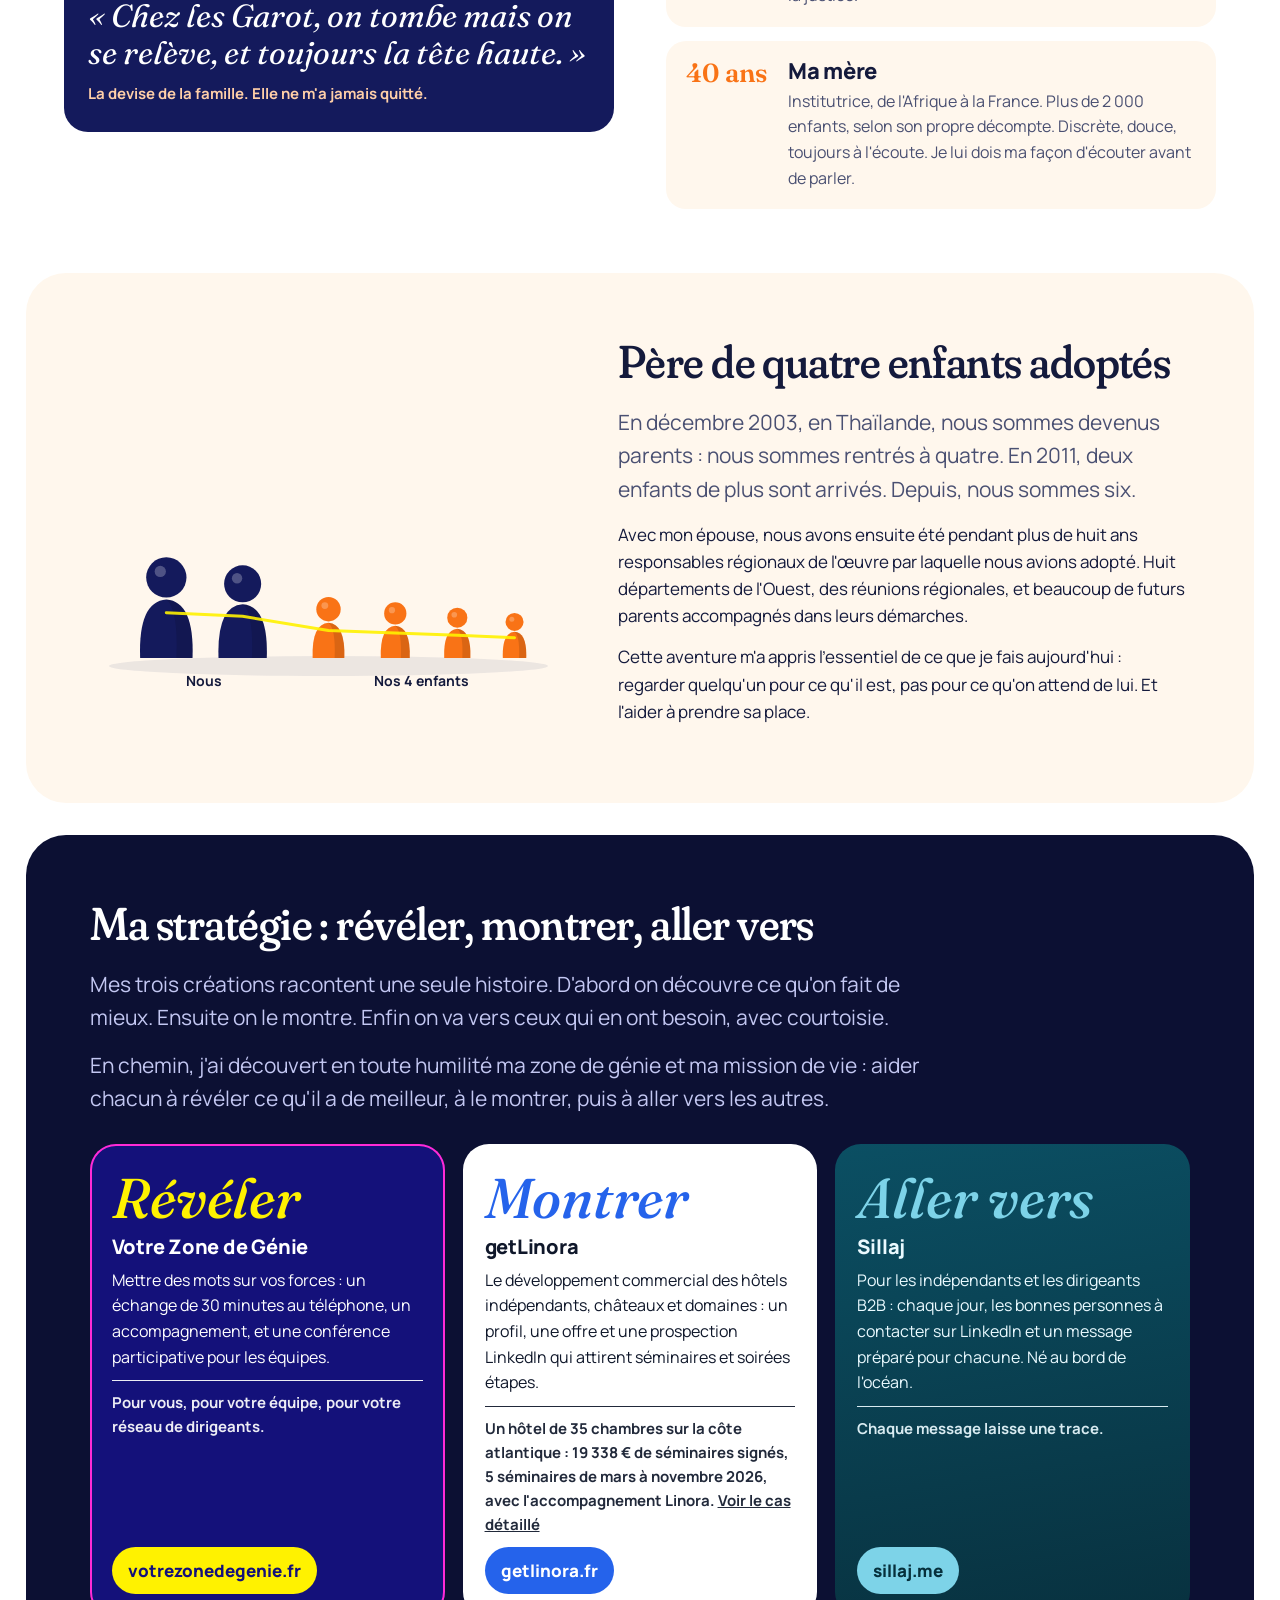
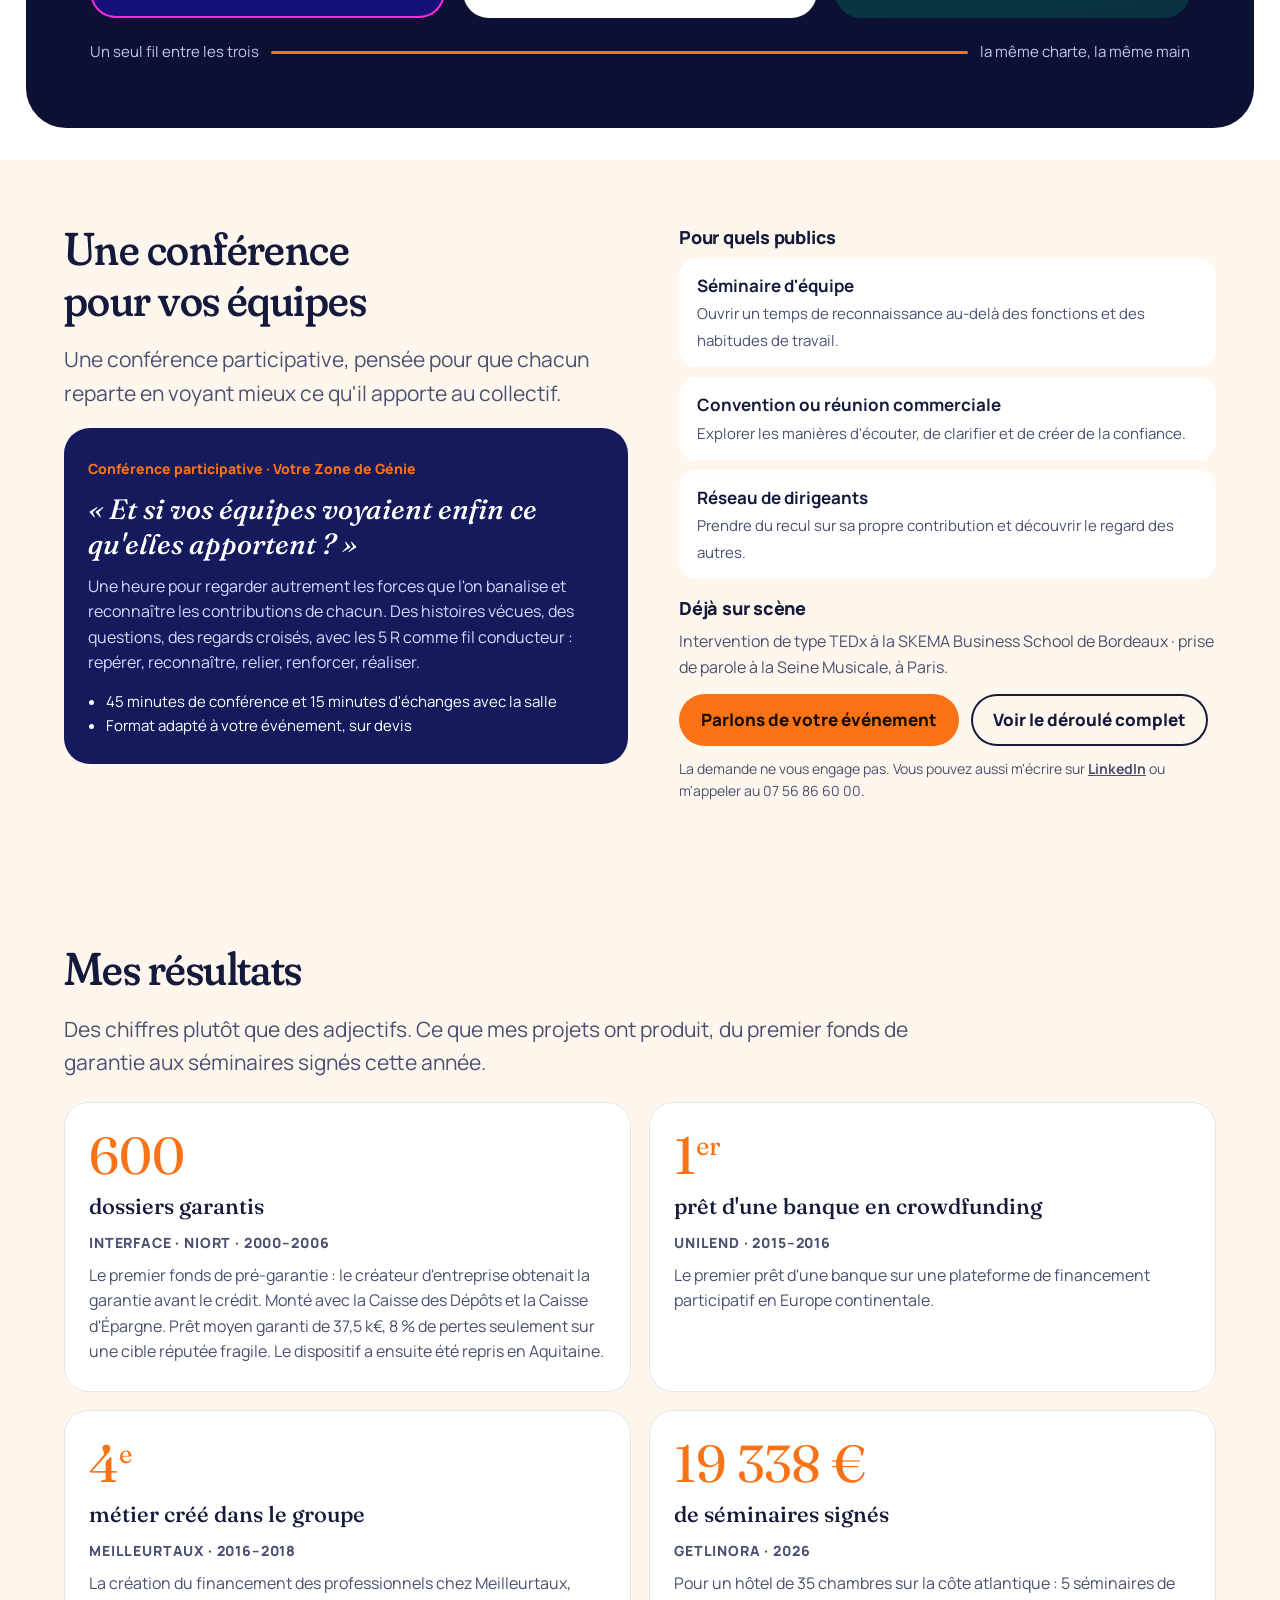
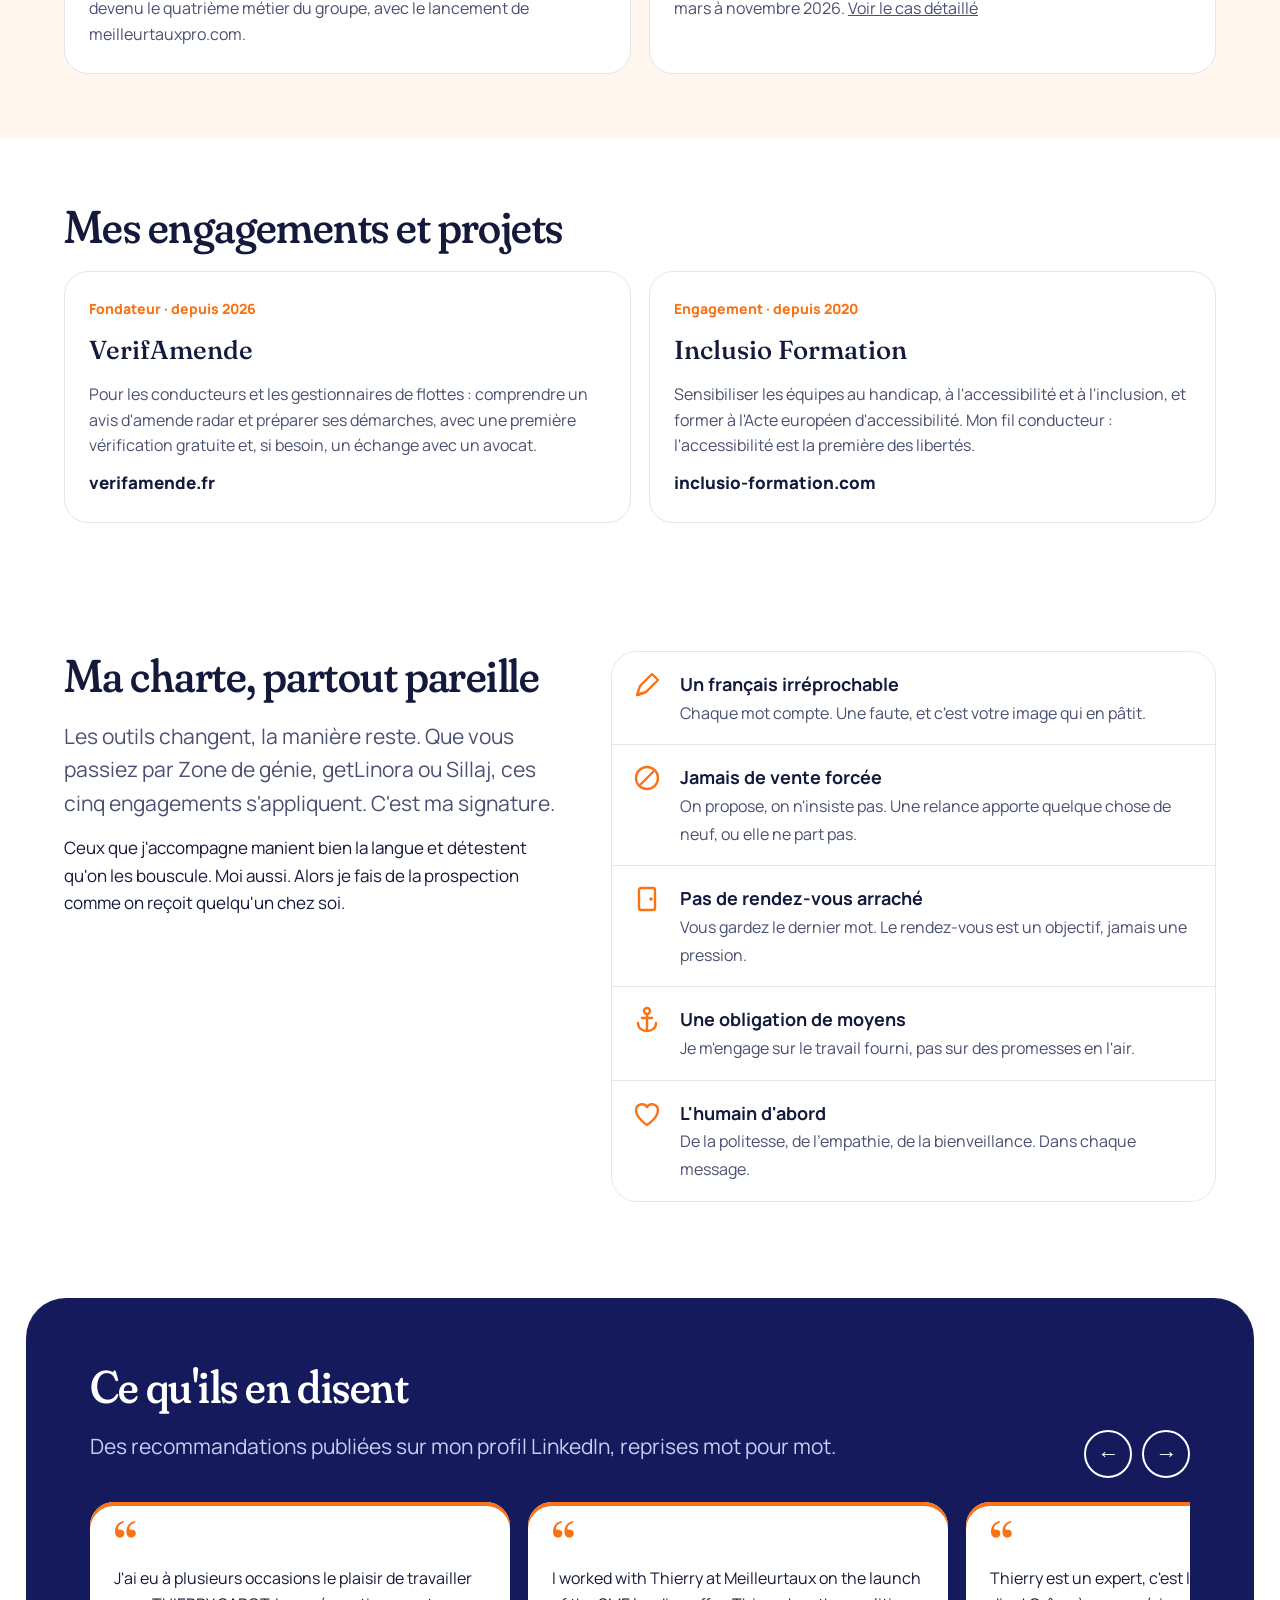
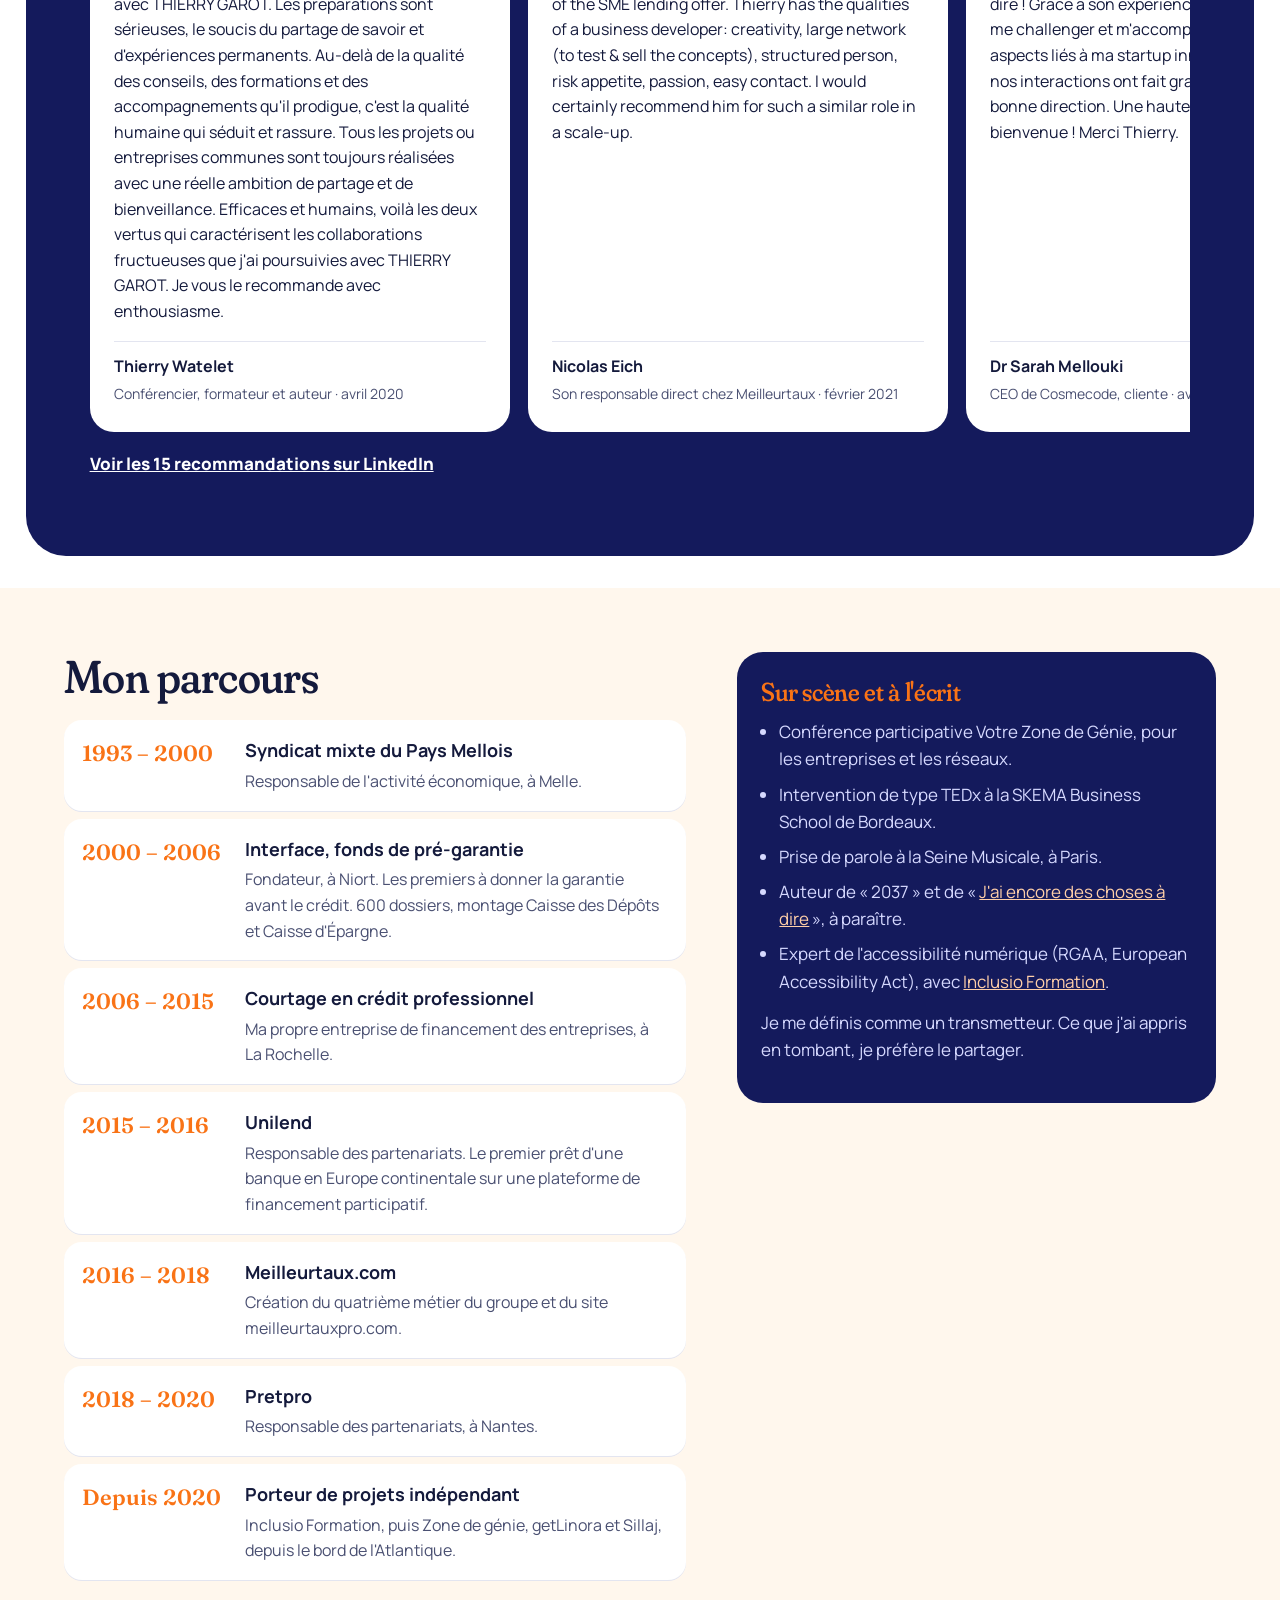
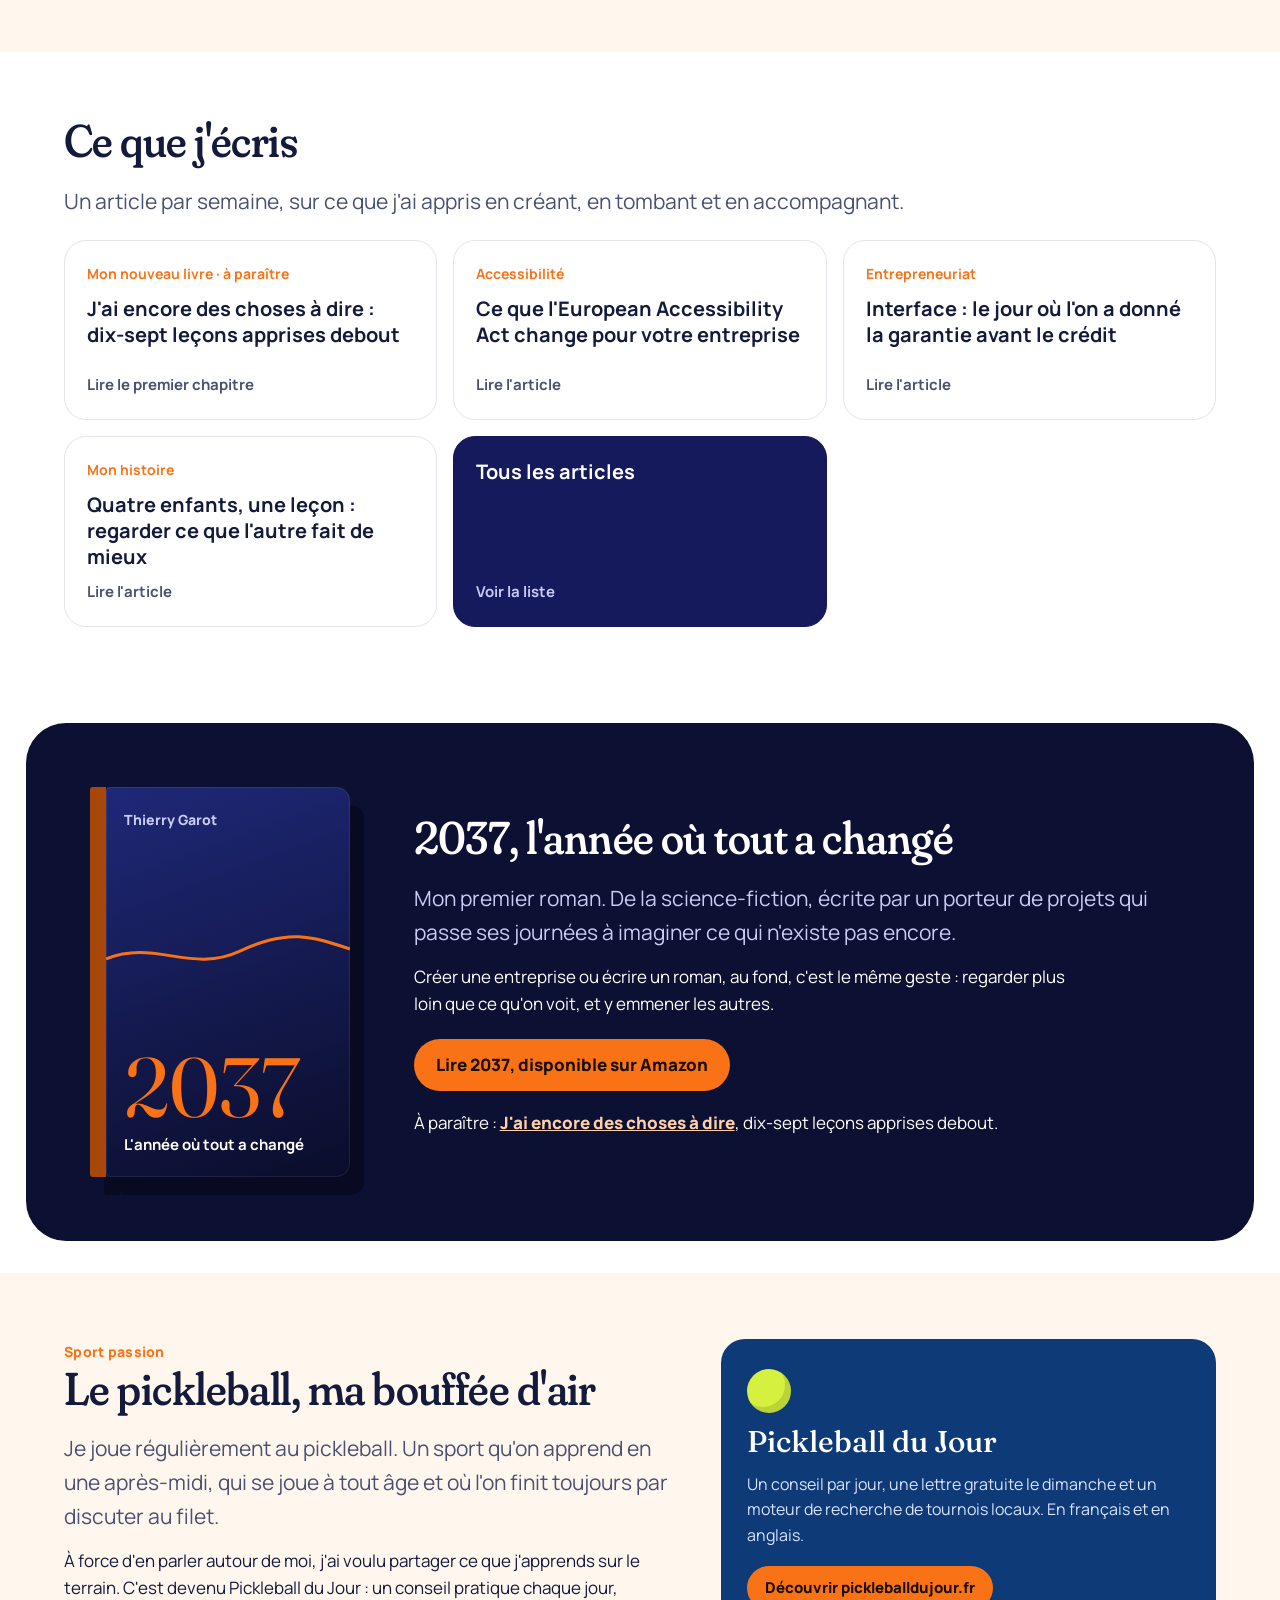
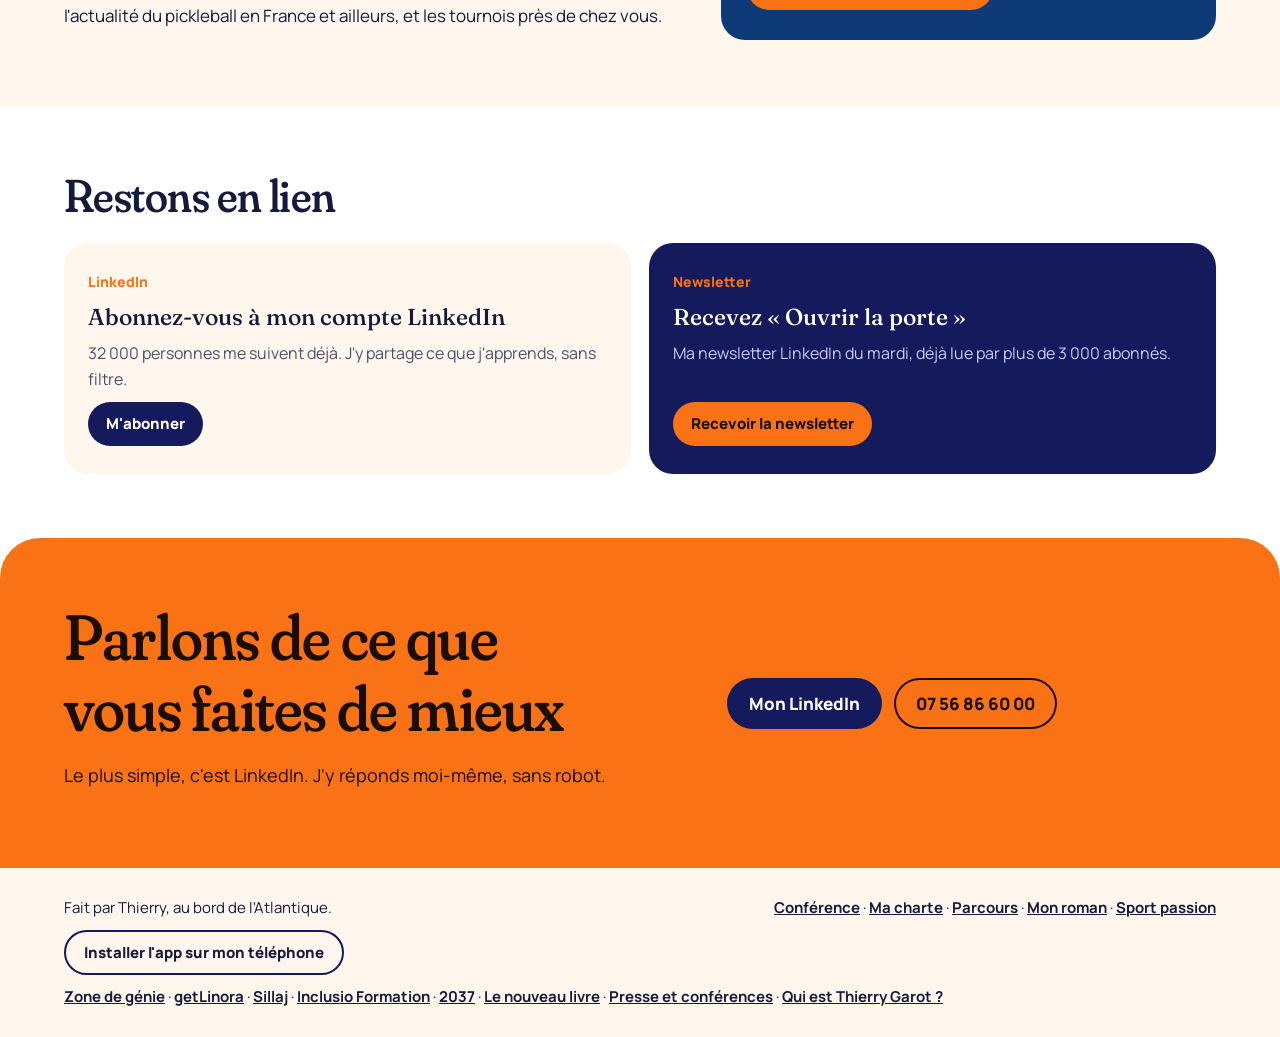
==== commit 6a8c9dd6: "Famille : 2003 retour à quatre, 2011 nous sommes six (frise, textes, livre) Co-Authored-By: Claude O" ====
--- a/index.html
+++ b/index.html
@@ -26,7 +26,7 @@
 <meta property="og:image" content="https://thierrygarot.fr/img/og-thierry-garot.jpg">
 <meta name="twitter:card" content="summary_large_image">
 <script type="application/ld+json">
-{"@context": "https://schema.org", "@graph": [{"@type": "Person", "name": "Thierry Garot", "alternateName": "Thierry Hamdane Garot", "url": "https://thierrygarot.fr/", "image": "https://thierrygarot.fr/img/thierry-garot.jpg", "birthPlace": "Abidjan", "jobTitle": "Porteur de projets", "description": "Porteur de projets depuis 25 ans, fondateur de getLinora, VerifAmende et Sillaj, formateur en accessibilité numérique avec Inclusio Formation, TOP 100 Handicap France, auteur du roman 2037.", "knowsAbout": ["Accessibilité numérique", "Entrepreneuriat", "European Accessibility Act", "LinkedIn", "Partenariats bancaires", "Permis de conduire et amendes", "Personal branding", "Prospection commerciale", "RGAA"], "award": "Top 100 Handicap France", "sameAs": ["https://www.linkedin.com/in/thierry-garot", "https://www.linkedin.com/newsletters/ouvrir-la-porte-7527429431049584640/", "https://www.instagram.com/thierry_garot17/", "https://www.amazon.fr/dp/B0FYFWJ9XP"], "founder": [{"@type": "Organization", "name": "Votre Zone de Génie", "url": "https://votrezonedegenie.fr"}, {"@type": "Organization", "name": "getLinora", "url": "https://getlinora.fr"}, {"@type": "Organization", "name": "Sillaj", "url": "https://sillaj.me"}, {"@type": "Organization", "name": "VerifAmende", "url": "https://verifamende.fr"}, {"@type": "Organization", "name": "Inclusio Formation", "url": "https://inclusio-formation.com"}], "@id": "https://thierrygarot.fr/#person", "homeLocation": {"@type": "Place", "name": "Charente-Maritime, France"}}, {"@type": "Book", "name": "2037, l'année où tout a changé", "author": {"@id": "https://thierrygarot.fr/#person"}, "url": "https://www.amazon.fr/dp/B0FYFWJ9XP", "inLanguage": "fr", "genre": "Roman d'anticipation"}]}
+{"@context": "https://schema.org", "@graph": [{"@type": "Person", "name": "Thierry Garot", "alternateName": "Thierry Hamdane Garot", "url": "https://thierrygarot.fr/", "image": "https://thierrygarot.fr/img/thierry-garot.jpg", "birthPlace": "Abidjan", "jobTitle": "Porteur de projets", "description": "Porteur de projets depuis 25 ans, fondateur de getLinora, VerifAmende et Sillaj, formateur en accessibilité numérique avec Inclusio Formation, TOP 100 Handicap France, auteur du roman 2037.", "knowsAbout": ["Accessibilité numérique", "Entrepreneuriat", "European Accessibility Act", "LinkedIn", "Partenariats bancaires", "Permis de conduire et amendes", "Personal branding", "Prospection commerciale", "RGAA"], "award": "Top 100 Handicap France", "sameAs": ["https://www.linkedin.com/in/thierry-garot", "https://www.linkedin.com/newsletters/ouvrir-la-porte-7527429431049584640/", "https://www.instagram.com/thierry_garot17/", "https://www.amazon.fr/dp/B0FYFWJ9XP"], "founder": [{"@type": "Organization", "name": "Votre Zone de Génie", "url": "https://votrezonedegenie.fr"}, {"@type": "Organization", "name": "getLinora", "url": "https://getlinora.fr"}, {"@type": "Organization", "name": "Sillaj", "url": "https://sillaj.me"}, {"@type": "Organization", "name": "VerifAmende", "url": "https://verifamende.fr"}, {"@type": "Organization", "name": "Inclusio Formation", "url": "https://inclusio-formation.com"}, {"@type": "Organization", "name": "Pickleball du Jour", "url": "https://pickleballdujour.fr"}], "@id": "https://thierrygarot.fr/#person", "homeLocation": {"@type": "Place", "name": "Charente-Maritime, France"}}, {"@type": "Book", "name": "2037, l'année où tout a changé", "author": {"@id": "https://thierrygarot.fr/#person"}, "url": "https://www.amazon.fr/dp/B0FYFWJ9XP", "inLanguage": "fr", "genre": "Roman d'anticipation"}]}
 </script>
 <link rel="preconnect" href="https://fonts.googleapis.com">
 <link href="https://fonts.googleapis.com/css2?family=Fraunces:ital,opsz,wght,SOFT@0,9..144,400..700,100;1,9..144,400..700,100&family=Manrope:wght@400;500;700;800&display=swap" rel="stylesheet">
@@ -347,7 +347,7 @@
         <p class="quote">« Moitié couscous, moitié foie gras, avec une tête d'Anglais. »<em>C'est comme ça que je me présente. Et c'est vrai.</em></p>
       </div>
     </div>
-    <div class="fig" id="routeFig" role="img" aria-label="Le fil de ma vie : Abidjan 1969, Périgueux 1976, Niort 2000, Thaïlande 2003, Paris 2016, l'Atlantique 2026"><svg id="route"></svg></div>
+    <div class="fig" id="routeFig" role="img" aria-label="Le fil de ma vie : Abidjan 1969, Périgueux 1976, Niort 2000, Thaïlande 2003, nous six en 2011, Paris 2016, l'Atlantique 2026"><svg id="route"></svg></div>
   </div>
 </header>
 
@@ -381,7 +381,7 @@
     <div class="fig" role="img" aria-label="Deux parents et quatre enfants, reliés par un fil orange"><svg id="fam"></svg></div>
     <div>
       <h2 id="famille">Père de quatre enfants adoptés</h2>
-      <p class="lead">En décembre 2003, en Thaïlande, nous sommes devenus parents de quatre enfants d'un coup. Du jour au lendemain, nous étions six.</p>
+      <p class="lead">En décembre 2003, en Thaïlande, nous sommes devenus parents : nous sommes rentrés à quatre. En 2011, deux enfants de plus sont arrivés. Depuis, nous sommes six.</p>
       <p>Avec mon épouse, nous avons ensuite été pendant plus de huit ans responsables régionaux de l'œuvre par laquelle nous avions adopté. Huit départements de l'Ouest, des réunions régionales, et beaucoup de futurs parents accompagnés dans leurs démarches.</p>
       <p>Cette aventure m'a appris l'essentiel de ce que je fais aujourd'hui : regarder quelqu'un pour ce qu'il est, pas pour ce qu'on attend de lui. Et l'aider à prendre sa place.</p>
     </div>
@@ -604,7 +604,8 @@
   {y:'1969',p:'Abidjan',t:'Je nais à Treichville'},
   {y:'1976',p:'Périgueux',t:'Le retour, à 7 ans'},
   {y:'2000',p:'Niort',t:'Interface, une première'},
-  {y:'2003',p:'Thaïlande',t:'Nous devenons six'},
+  {y:'2003',p:'Thaïlande',t:'Retour à quatre'},
+  {y:'2011',p:'Thaïlande',t:'Nous sommes six'},
   {y:'2016',p:'Paris',t:'Meilleurtaux Pro'},
   {y:'2026',p:'Atlantique',t:'Mes trois créations'}
 ];
@@ -628,7 +629,7 @@
     let tx,ty,anchor;
     if(narrow){tx=x+(i%2?24:50);ty=y-6;anchor='start'}
     else{anchor='middle';tx=x;ty=i%2?y+44:y-62}
-    lab+=`<g><circle cx="${x}" cy="${y}" r="13" fill="#0c1033" stroke="#F97316" stroke-width="3"/><circle cx="${x}" cy="${y}" r="5" fill="${i===3?'#FFF200':'#F97316'}"/>
+    lab+=`<g><circle cx="${x}" cy="${y}" r="13" fill="#0c1033" stroke="#F97316" stroke-width="3"/><circle cx="${x}" cy="${y}" r="5" fill="${(i===3||i===4)?'#FFF200':'#F97316'}"/>
     <text x="${tx}" y="${ty}" text-anchor="${anchor}" fill="#F97316" style="font-family:Fraunces,Georgia,serif;font-size:24px;font-weight:600">${esc(s.y)}</text>
     <text x="${tx}" y="${ty+21}" text-anchor="${anchor}" fill="#ffffff" font-weight="800" font-size="15">${esc(s.p)}</text>
     <text x="${tx}" y="${ty+40}" text-anchor="${anchor}" fill="#c9ccf5" font-size="14">${esc(s.t)}</text></g>`;
@@ -653,7 +654,7 @@
   });
   const d=heads.map((h,i)=>(i?'L':'M')+h[0]+','+h[1]).join(' ');
   g+=`<path d="${d}" fill="none" stroke="#FFF200" stroke-width="3" stroke-linecap="round" stroke-linejoin="round" opacity=".9"/>`;
-  g+=`<text x="${W*.24}" y="${ground+28}" text-anchor="middle" fill="currentColor" font-size="14" font-weight="700">${W<480?'Nous':'Nous deux'}</text><text x="${W*.695}" y="${ground+28}" text-anchor="middle" fill="currentColor" font-size="14" font-weight="700">${W<480?'Nos 4 enfants':'Nos quatre enfants · décembre 2003'}</text>`;
+  g+=`<text x="${W*.24}" y="${ground+28}" text-anchor="middle" fill="currentColor" font-size="14" font-weight="700">${W<480?'Nous':'Nous deux'}</text><text x="${W*.695}" y="${ground+28}" text-anchor="middle" fill="currentColor" font-size="14" font-weight="700">${W<480?'Nos 4 enfants':'Nos quatre enfants · 2003 et 2011'}</text>`;
   fam.innerHTML=g;
 };
 const roFam=new ResizeObserver(drawFam);roFam.observe(fam);
